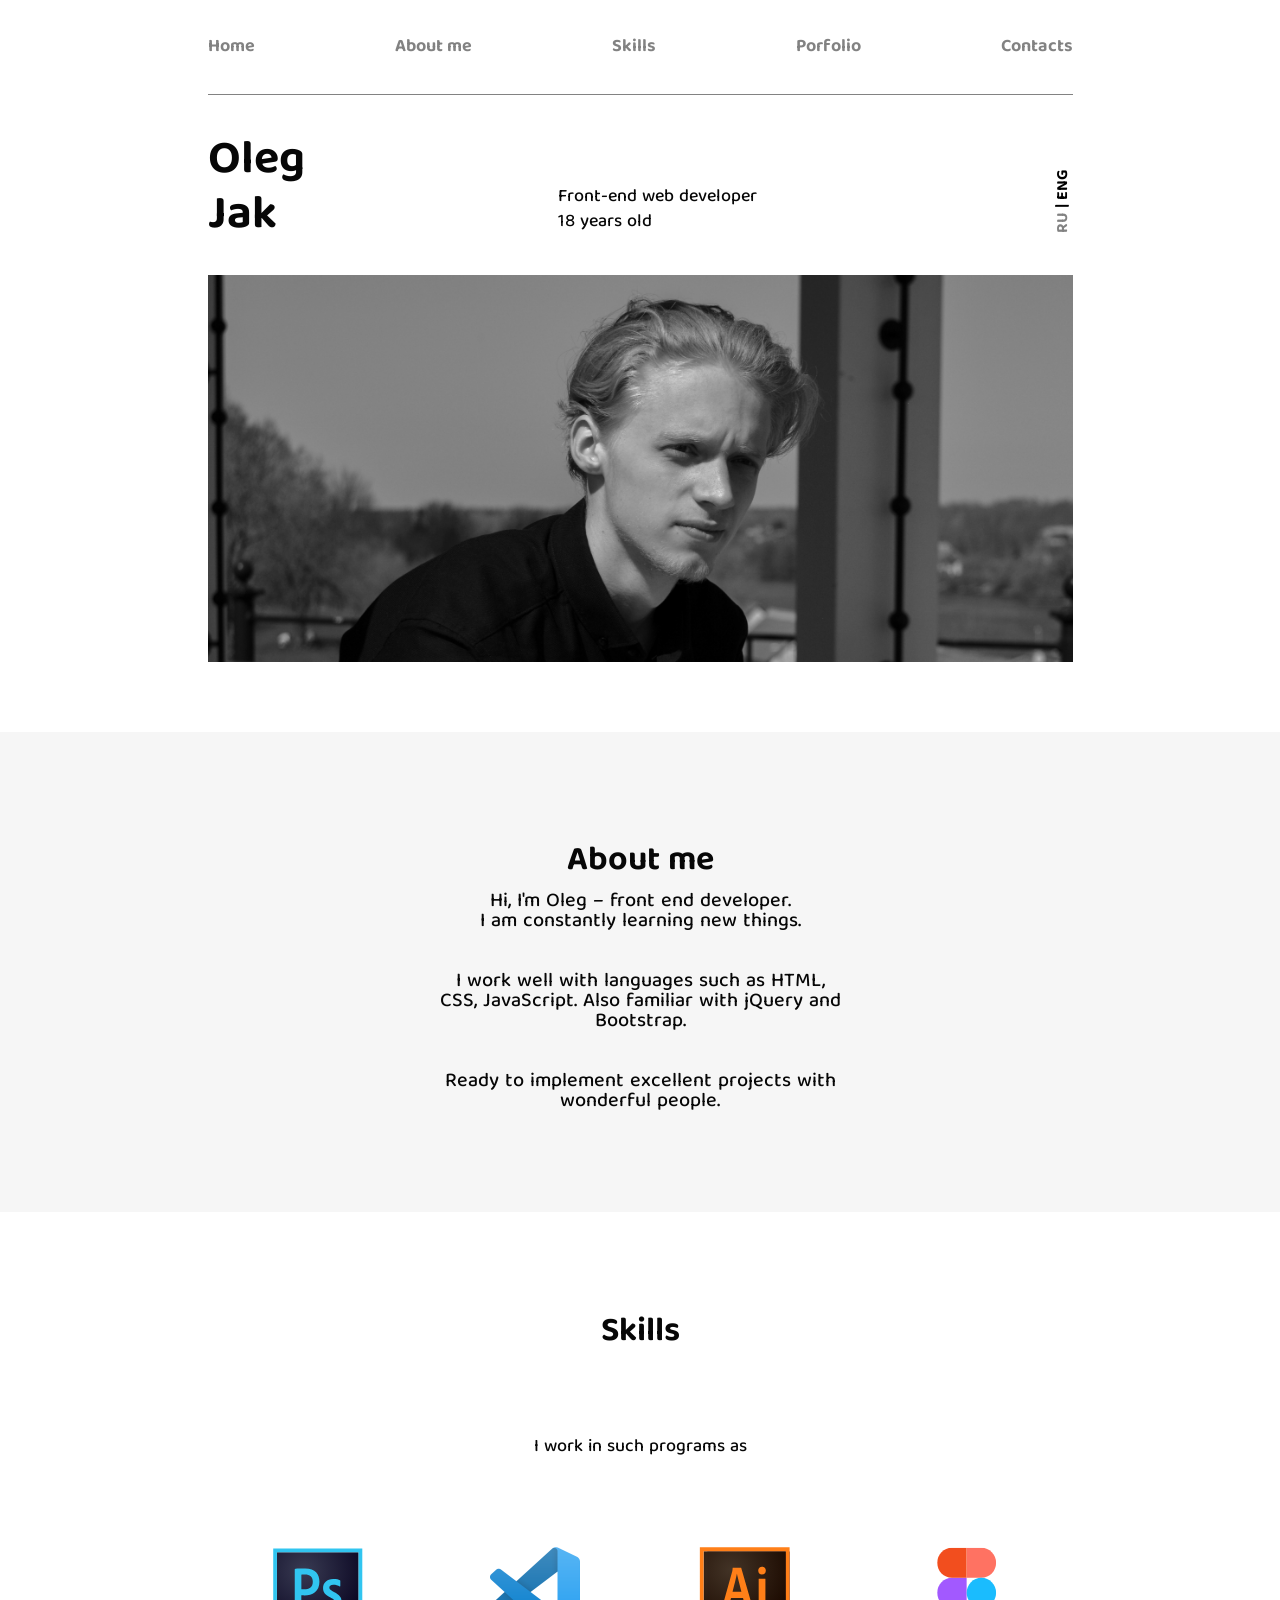
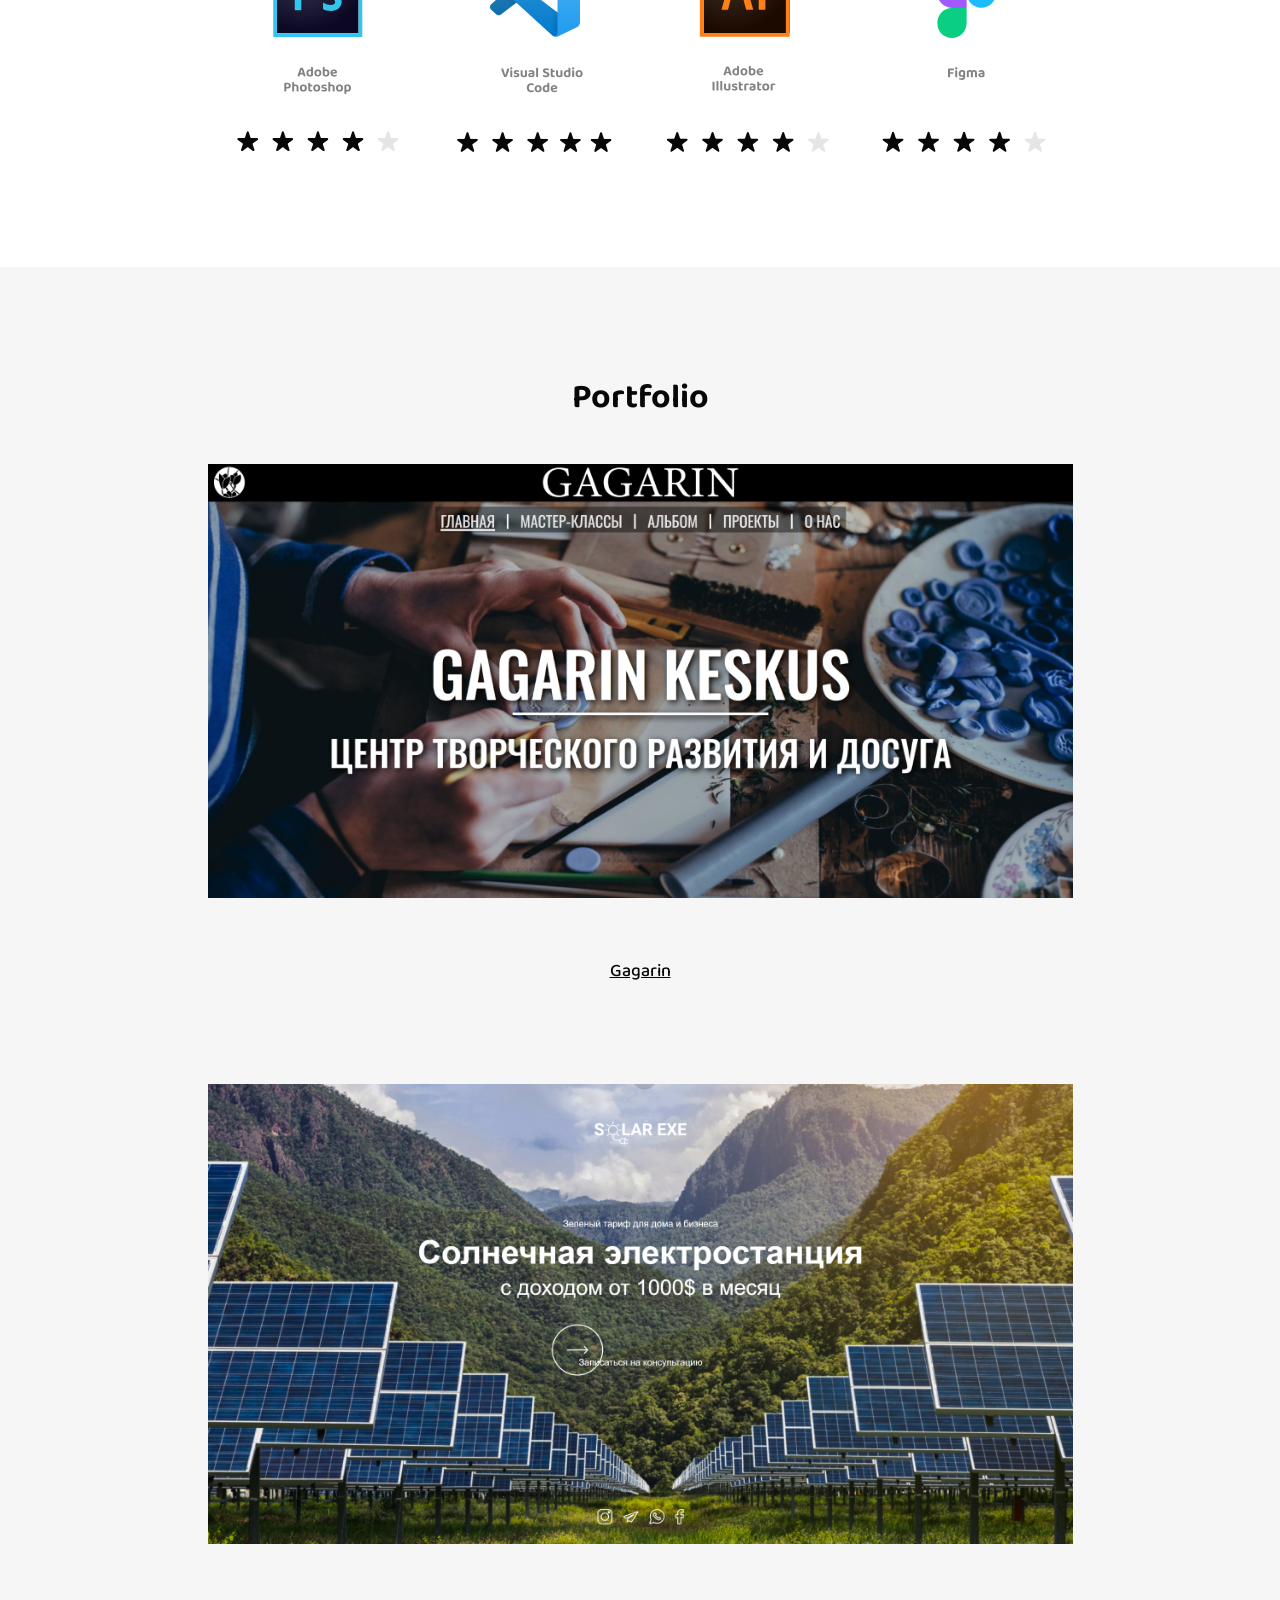
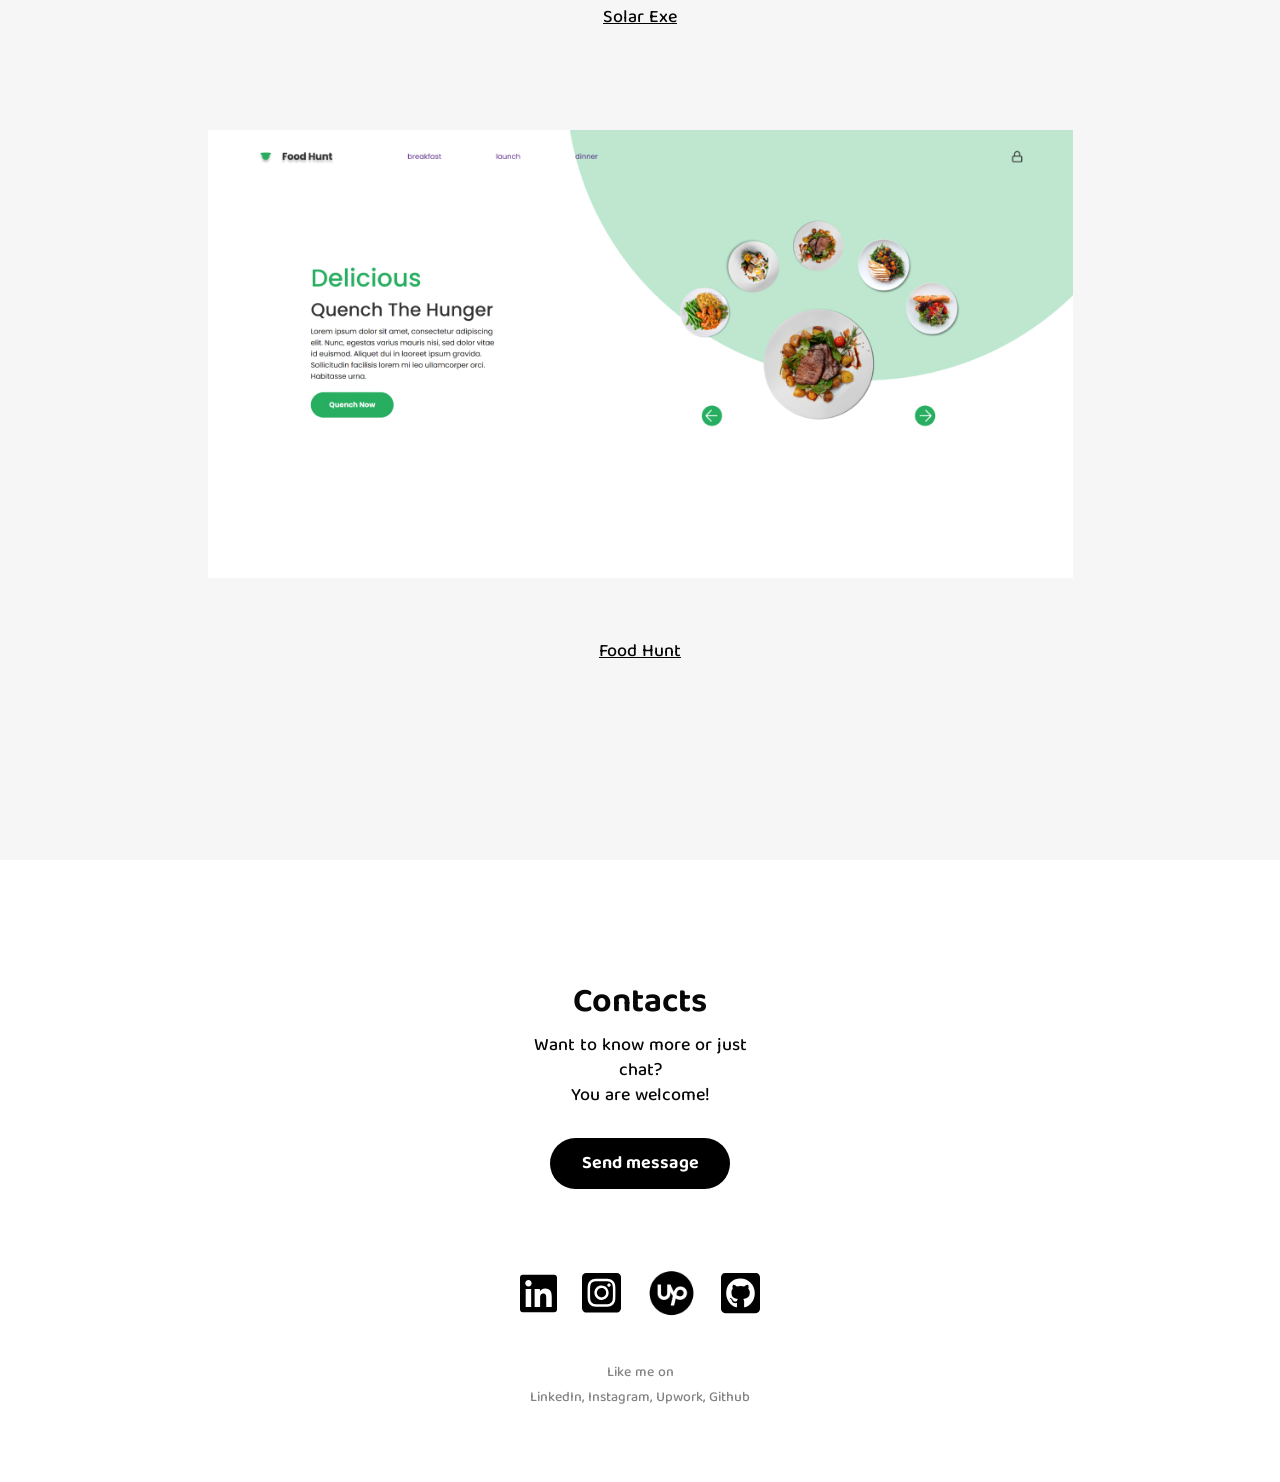
==== index.html @ 89266ccb "Add files via upload" ====
<!DOCTYPE html>
<html lang="en">
    <head>
        <meta charset="UTF-8">
        <meta http-equiv="X-UA-Compatible" content="IE=edge">
        <meta name="viewport" content="width=device-width, initial-scale=1.0">
        <title>Document</title>
        <link rel="stylesheet" href="css/reset.css">
        <link rel="stylesheet" href="css/style.css">
    </head>
    <body>

        <main>

            <div class="menu">
                <div class="menu__container">
                    <div class="menu__col__1">
                        <ul class="menu__list">
                            <li class="menu__list__item"><a href="" class="menu__list__link">Home</a></li>
                            <li class="menu__list__item"><a href="" class="menu__list__link">About me</a></li>
                            <li class="menu__list__item"><a href="" class="menu__list__link">Skills</a></li>
                            <li class="menu__list__item"><a href="" class="menu__list__link">Portfolio</a></li>
                            <li class="menu__list__item"><a href="" class="menu__list__link">Contacts</a></li>
                        </ul>
                        <img src="img/cross.svg" alt="cross" class="menu__cross">
                    </div>
                    <div class="menu__language__container">
                        <div class="menu__language"><span class="unActive">RU</span> | <span class="active">ENG</span></div>
                    </div>
                    
                </div>
            </div>

            <section class="section__1">
                <nav>
                    <ul class="nav__list">
                        <li class="nav__list__item"><a href="" class="nav__link">Home</a></li>
                        <li class="nav__list__item"><a href="" class="nav__link">About me</a></li>
                        <li class="nav__list__item"><a href="" class="nav__link">Skills</a></li>
                        <li class="nav__list__item"><a href="" class="nav__link">Porfolio</a></li>
                        <li class="nav__list__item"><a href="" class="nav__link">Contacts</a></li>
                    </ul>
                    <div class="nav__line"></div>
                </nav>


                <main>
                    <div class="section__1__container__2">
                        <div class="section__1__container">
                            <div class="section__1__contant__1">Oleg Jak</div>
                            <div class="section__1__contant__2">Front-end web developer <br>18 years old</div>
                            <div class="section__1__contant__3"><span class="unActive">RU</span> | <span class="active">ENG</span></div>
                        </div>
        
                        <div class="section__1__contant__menu"><img src="img/menu.svg" alt="Menu" class="menu__img"></div>
        
        
                    </div>
        
        
        
        
        
        
                    <div class="section__1__img__container"></div>
                </section>
    
            <section class="section__2">
                <div class="section__2__container">
                    <h2 class="section__2__h2">About me</h2>
                    <p class="section__2__p">Hi, I'm Oleg – front end developer. <br>
                        I am constantly learning new things.</p>
                    <p class="section__2__p">
                        I work well with languages such as HTML, CSS, JavaScript.
                        Also familiar with jQuery and Bootstrap.</p>
                    <p class="section__2__p">Ready to implement excellent projects
                        with wonderful people.</p>
                </div>
    
            </section>
    
            <section class="section__3">
                <div class="section__3__h2">Skills</div>
                <div class="section__3__p">I work in such programs as</div>
                <div class="section__3__container">
                    <div class="section__3__col__1">
                        <img src="img/Photoshop.svg" alt="" class="section__3__img">
                        <img src="img/vsCode.png" alt="" class="section__3__img" id="vsCode">
                    </div>
                    <div class="section__3__col__2">
                        <img src="img/illustrator.svg" alt="" class="section__3__img">
                        <img src="img/figma.svg" alt="" class="section__3__img">
                    </div>
                </div>
            </section>
    
            <section class="section__4">
                <div class="section__4__container">
                    <h2 class="section__4__h2">
                        Portfolio
                    </h2>
                    <div class="img__portfolio__container">
                        <img src="img/gagarin.jpg" alt="gagarin" class="section__4__img">
                        <a href="" class="section__4__link">Gagarin</a>
                    </div>
                    <div class="img__portfolio__container">
                        <img src="img/solarExe.jpg" alt="Solar Exe" class="section__4__img">
                        <a href="" class="section__4__link">Solar Exe</a>
                    </div>
                    <div class="img__portfolio__container">
                        <img src="img/foodHunt.jpg" alt="Food Hunt" class="section__4__img">
                        <a href="" class="section__4__link">Food Hunt</a>
                    </div>
                </div>
                
    
            </section>

        </main>

        <footer>
            <div class="footer__container">
                <div class="footer__h2">
                    Contacts
                </div>
                <div class="footer__p">Want to know more or just chat?<br> You are welcome!</div>
                <a href="mailto:yakimush.oleg@mail.ru" class="footer__link">Send message</a>
                <ul class="footer__list">
                    <li class="footer__list__item"><a href="" class="footer__img__link"><img src="img/linkedIn.svg" alt="Linked In" class="footer__img"></a></li>
                    <li class="footer__list__item"><a href="" class="footer__img__link"><img src="img/intagram.svg" alt="Instagram" class="footer__img"></a></li>
                    <li class="footer__list__item"><a href="" class="footer__img__link"><img src="img/upWork.svg" alt="Upwork" class="footer__img"></a></li>
                    <li class="footer__list__item"><a href="" class="footer__img__link"><img src="img/gitHub.svg" alt="Github" class="footer__img"></a></li>
                </ul>
                <p class="footer__p__light">Like me on<br>
                    LinkedIn, Instagram, Upwork, Github</p>
            </div>
        </footer>

        <script src="js/jquery-3.6.0.min.js"></script>
        <script src="js/myScript.js"></script>
    </body>
</html>
---- css/style.css ----
@font-face {
    font-family: "BalooTamma2";  
    src: url("../fonts/static/BalooTamma2-Regular.ttf") format("truetype"); 
    font-style: normal; 
    font-weight: 400;
}

@font-face {
    font-family: "BalooTamma2";  
    src: url("../fonts/static/BalooTamma2-Medium.ttf") format("truetype"); 
    font-style: normal; 
    font-weight: 500;
}

@font-face {
    font-family: "BalooTamma2";  
    src: url("../fonts/static/BalooTamma2-Bold.ttf") format("truetype"); 
    font-style: normal; 
    font-weight: 700;
}













































body{
    font-family: BalooTamma2;
}

main{
    overflow: hidden;
    position: relative;
}


.section__1{
    padding: 32px 40px 70px 40px;
    max-width: 945px;
    margin: auto;
}


.nav__list{
    display: flex;
    justify-content: space-between;
    font-weight: 700;
    font-size: 18px;
    line-height: 32px;
    color: #070707;
}

.nav__line{
    width: 100%;
    height: 1px;
    background-color: #828282;
    margin: 30px 0px 40px;
}

.nav__link{
    color: #828282;
}















































.section__1__container{
    display: flex;
    justify-content: space-between;
    align-items: flex-end;
}

.section__1__contant__1{
    font-weight: 700;
    font-size: 47px;
    line-height: 55px;
    color: #070707;
    max-width: 98px;
}

.section__1__contant__2{
    font-weight: 500;
    font-size: 18px;
    line-height: 25px;
    color: #070707;
    margin-bottom: 10px;
}

.section__1__contant__3{
    font-weight: 700;
    font-size: 16px;
    line-height: 28px;
    transform: rotate(-90deg);
    position: relative;
    bottom: 30px;
    right: -22px;
    color: #000;
    user-select: none;
}

.active{
    cursor: pointer;
}

.unActive{
    color: #828282;
    cursor: pointer;
}

.section__1__img__container{
    margin-top: 30px;
    width: 100%;
    height: 387px;
    max-width: 945px;
    background-image: url(../img/section__1__img__2.jpg);
    background-size: cover;
    background-position: 50% -50px;
    background-repeat: no-repeat;
}





.section__1__contant__menu{
    display: none;
}













































.menu__img{
    cursor: pointer;
}

.menu{
    position:fixed;
    background-color: #ffffff;
    width: 100%;
    height: 100%;
    top: 0;
    right: -100%;
    z-index: 100;
    overflow: auto;
}


.menu__container{
    padding: 66px 26px;
    overflow: auto;
}

.menu__col__1{
    display: flex;
    align-items: start;
    justify-content: space-between;
}

.menu__list__link{
    font-style: normal;
    font-weight: 700;
    font-size: 34px;
    color: #828282;
}

.menu__list__link:hover{
    color: #090909;
}

.menu__list__item{
    margin-top: 68px;
}


.menu__language{
    font-weight: 700;
    width: 140px;
    font-size: 34px;
    line-height: 60px;    
    transform: rotate(90deg);
    color: #000;
    user-select: none;
    margin-right: -50px;
}

.menu__language__container{
    display: flex;
    justify-content: end;
    margin-top: 150px;
}

.menu__cross{
    cursor: pointer;
}





























.section__2{
    padding: 100px 0px 60px 0px;
    background: #F6F6F6;
}

.section__2__container{
    max-width: 485px;
    margin: auto;
    text-align: center;
    padding: 0px 40px 0px;
}

.section__2__h2{
    font-weight: 700;
    font-size: 34px;
    line-height: 60px;
    color: #070707;
}

.section__2__p{
    font-weight: 500;
    font-size: 20px;
    line-height: 20px;
    color: #070707;
    margin-bottom: 40px;

}

.section__2__p:last-child{
    margin-top: 0px;
}









































.section__3{
    padding: 91px 0px 91px 0px;
    text-align: center;
    color: #070707
}

.section__3__h2{
    font-weight: 700;
    font-size: 34px;
    line-height: 60px;
}

.section__3__p{
    font-weight: 500;
    font-size: 18px;
    line-height: 32px;
    margin-top: 69px;
}


.section__3__container{
    display: flex;
    justify-content: space-between;
    max-width: 945px;
    margin: auto;
    margin-top: 83px;
    padding: 0px 40px 20px;
}

.section__3__col__1{
    display: flex;
    justify-content: space-around;
    width: 50%;
}

.section__3__col__2{
    display: flex;
    justify-content: space-around;
    width: 50%;
}

#vsCode{
    width: 159.65px;
}

.section__3__img{
    pointer-events: none;
}









































.section__4{
    background: #F6F6F6;
}

.section__4__container{
    max-width: 945px;
    padding: 103px 40px 96px;
    margin: auto;
    text-align: center;
}

.section__4__h2{
    font-weight: 700;
    font-size: 34px;
    line-height: 60px;
    color: #070707;
    margin-bottom: 34px;
}

.section__4__img{
    width: 100%;
    margin-bottom: 59px;
}

.img__portfolio__container{
    margin-bottom: 95px;
    text-align: center;
}

.section__4__link{
    font-weight: 500;
    font-size: 18px;
    line-height: 32px;
    text-decoration-line: underline;
    color: #070707;
}










































footer{
    height: 622px;
    padding: 114px 0px;
}

.footer__container{
    max-width: 321px;
    margin: auto;
    text-align: center;
    padding: 0px 40px;
}

.footer__h2{
    font-weight: 700;
    font-size: 34px;
    line-height: 60px;
    color: #070707
}

.footer__p{
    font-weight: 500;
    font-size: 18px;
    line-height: 25px;
    color: #070707;
}

.footer__link{
    font-style: normal;
    font-weight: 700;
    font-size: 18px;
    line-height: 32px;
    color: #FFFFFF;
    background-color: #000;
    display: flex;
    justify-content: center;
    align-items: center;
    width: 180px;
    margin: 29px auto;
    padding: 8px;
    padding-top: 11px;
    border-radius: 50px;
}


.footer__list{
    display: flex;
    justify-content: space-between;
    align-items: center;
    margin-top: 79px;
}

.footer__p__light{
    margin-top: 43px;
    font-weight: 500;
    font-size: 14px;
    line-height: 25px;
    color: #828282;
}









@media (max-width: 930px) {
    .section__3__container{
        flex-direction: column;
    }
    .section__3__col__1{
        margin: auto;
        justify-content: space-between;
        max-width: 400px;
        width: 100%;
    }
    .section__3__col__2{
        margin: 100px auto 0px;
        justify-content: space-between;
        max-width: 400px;
        width: 100%;
    }
}











@media (max-width: 900px) {
    .section__1__img__container{
        background-position: 50% -30px;
    }
}











@media (max-width: 800px) {
    .section__1__img__container{
        background-position: 50% -10px;
    }
}




@media (max-width: 600px) {
    .nav__list{
        display: none;
    }
    .nav__line{
        display: none;
    }
    .section__1__contant__3{
        display: none;
    }
    .section__1__container{
        flex-direction: column;
        align-items: start;
    }
    .section__1__img__container{
        margin-top: 30px;
    }
    .section__1{
        padding: 65px 40px 70px 40px;
    }
    .section__1__container__2{
        display: flex;
        justify-content: space-between;
    }
    .section__1__contant__menu{
        display: block;
    }
}








@media (max-width: 500px) {
    .section__3__col__1{
        flex-direction: column;
    }
    .section__3__col__2{
        flex-direction: column;
        margin-top: 0;
    }
    .section__3__img{
        width: 230px;
        margin: 0px auto 100px;
    }
    #vsCode{
        width: 230px;
    }
}














@media (max-width: 455px) {
    .section__1__img__container{
        background-position: 50% 0px;
    }
}


@media (max-width: 330px) {
    .section__3__img{
        width: 170px;
    }
    #vsCode{
        width: 170px;
    }

}
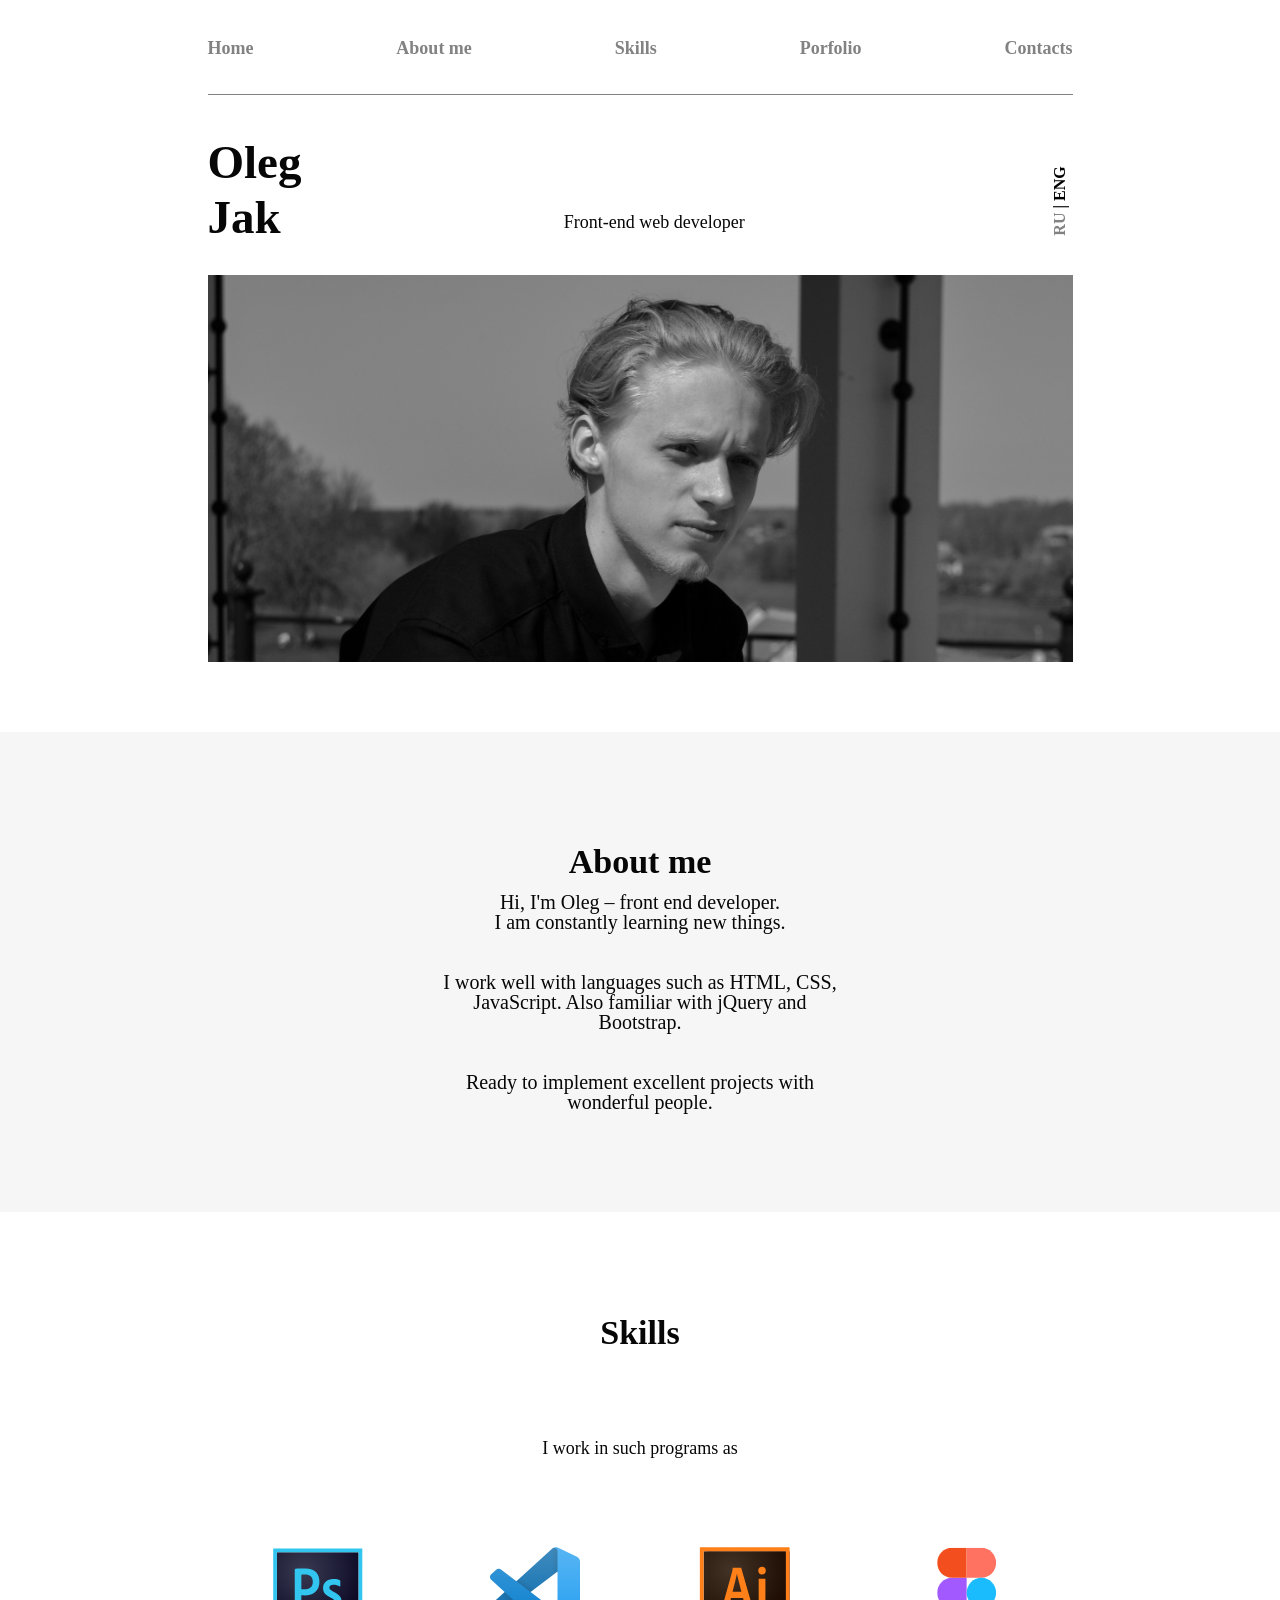
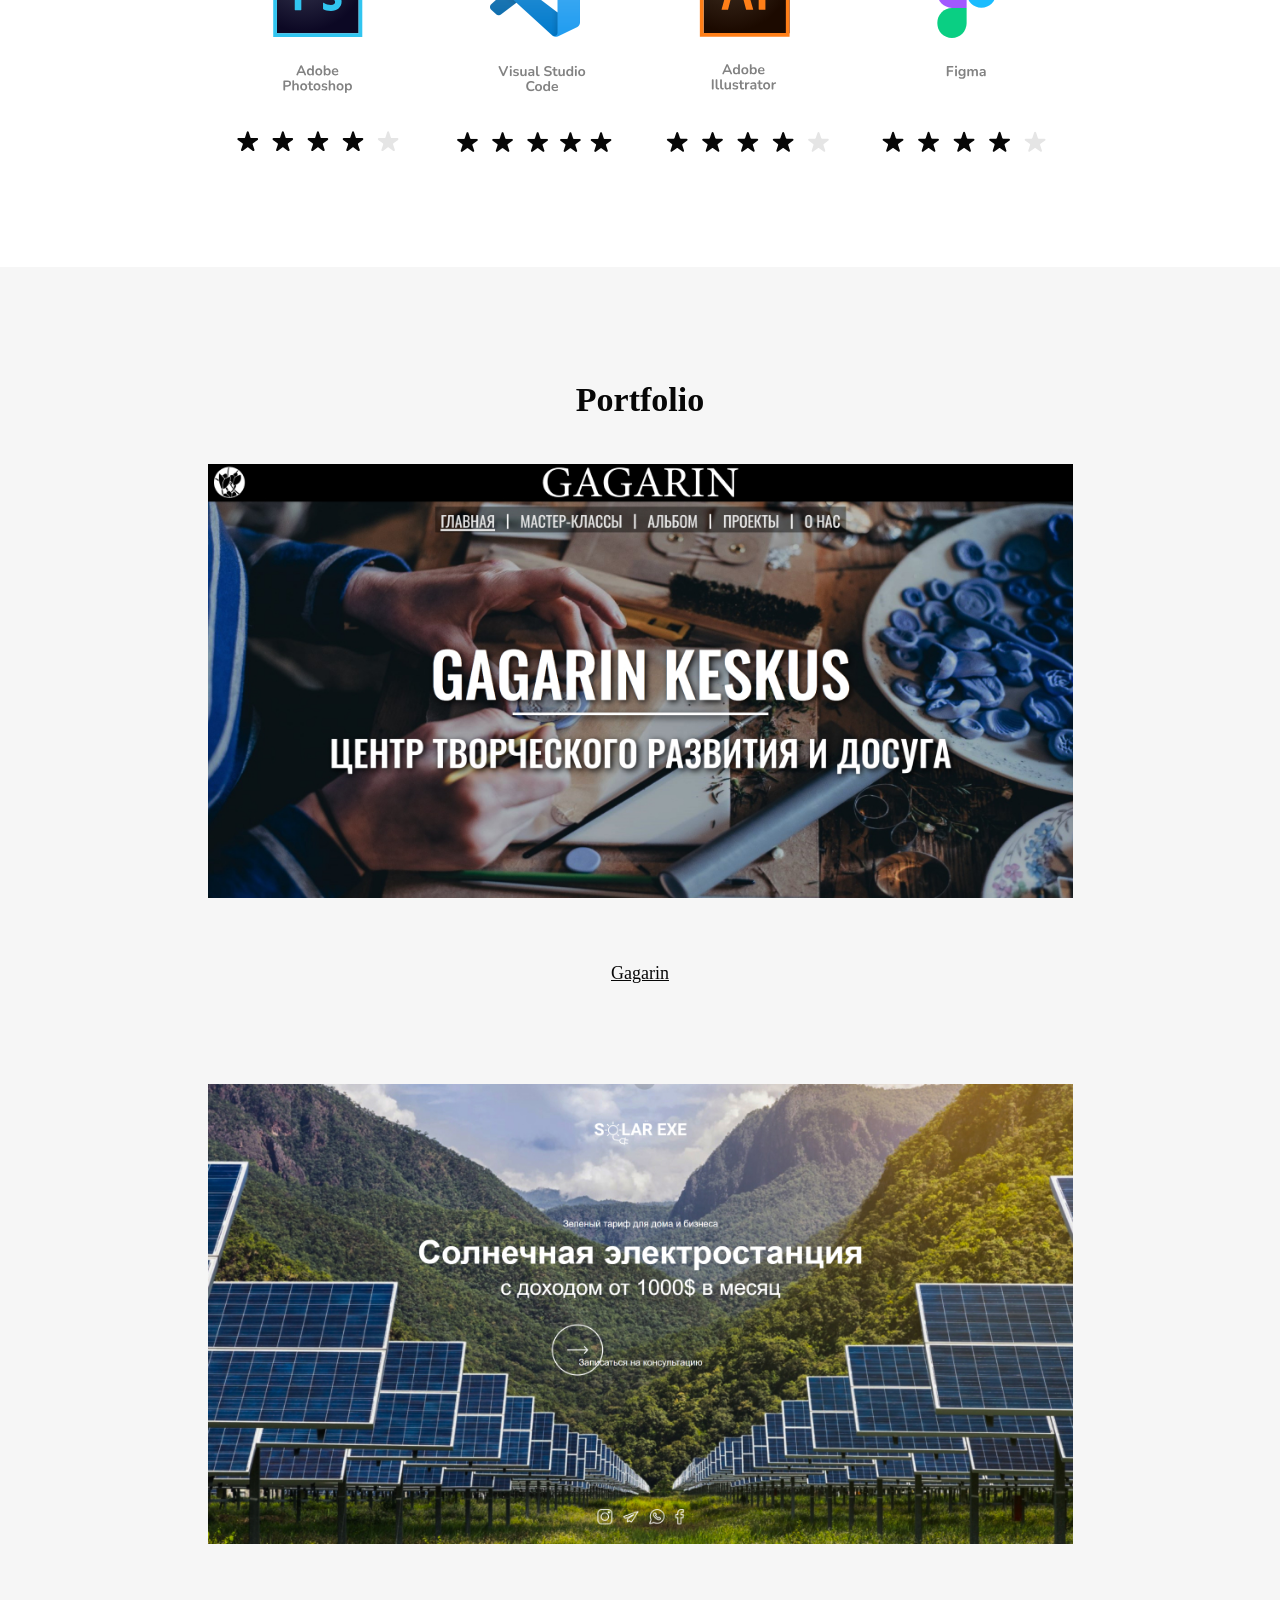
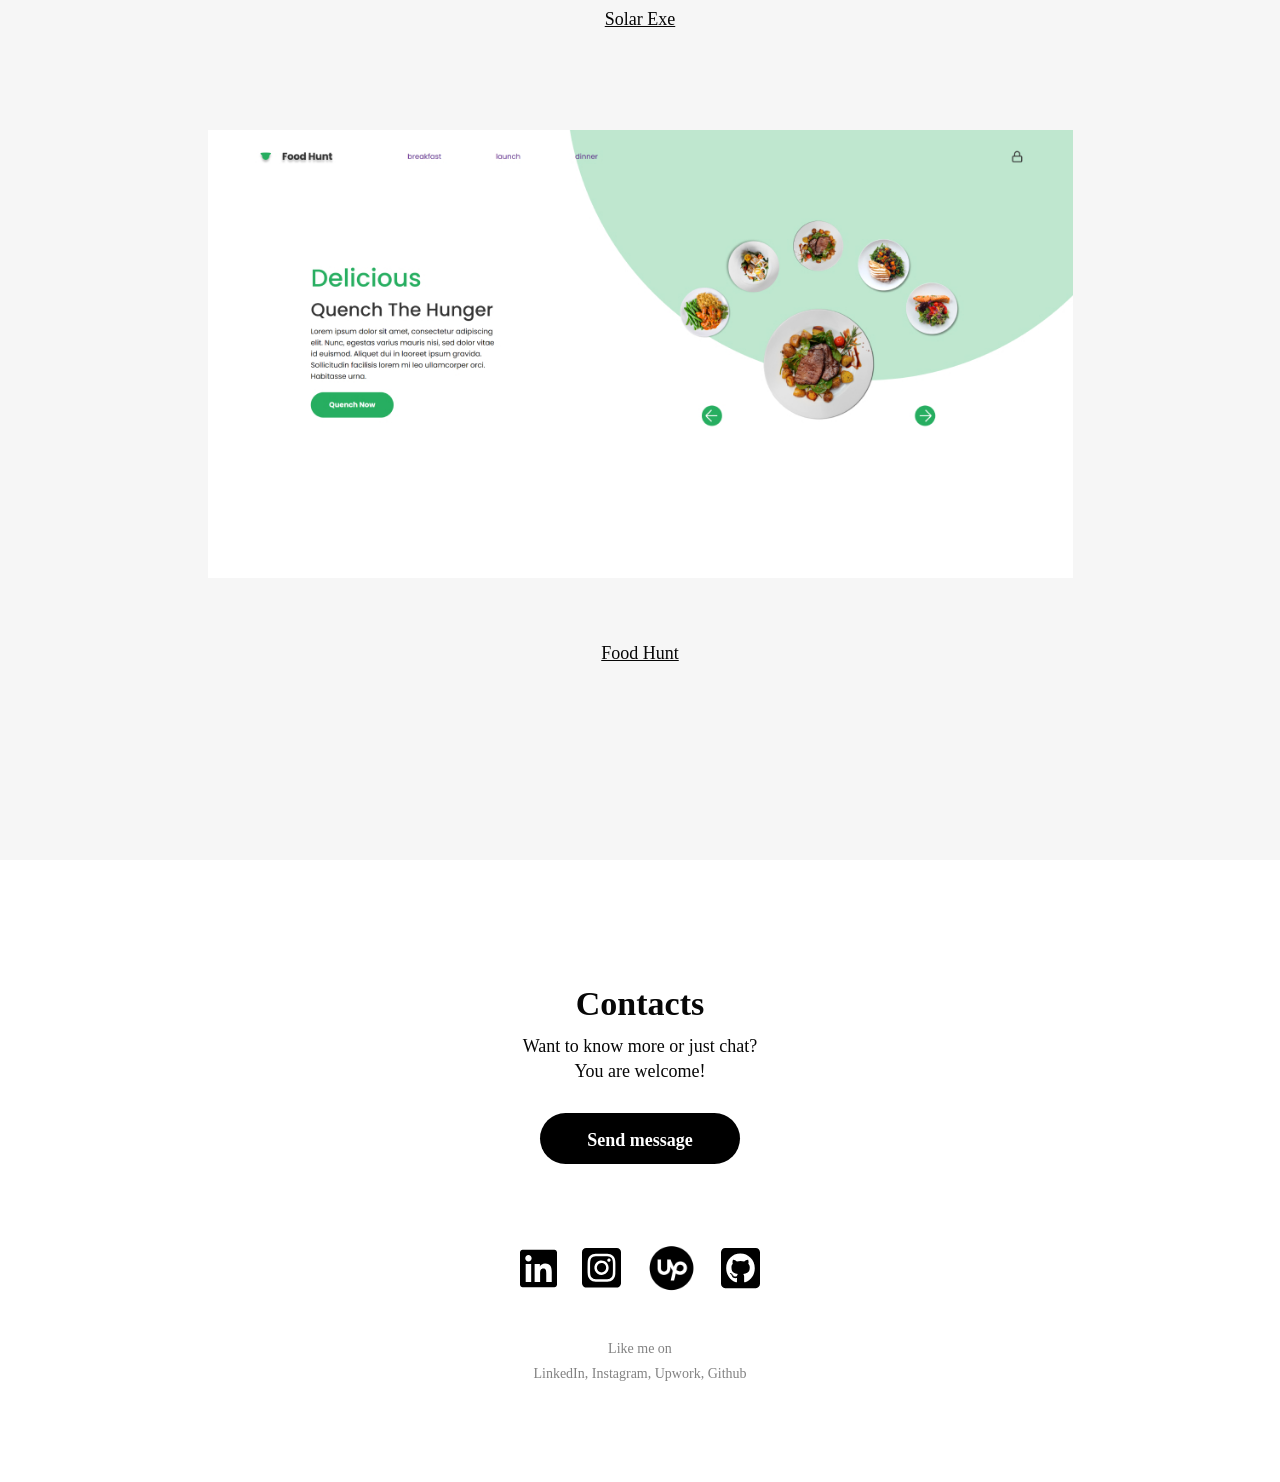
==== commit 8da71079: "Add files via upload" ====
--- a/index.html
+++ b/index.html
@@ -4,7 +4,7 @@
         <meta charset="UTF-8">
         <meta http-equiv="X-UA-Compatible" content="IE=edge">
         <meta name="viewport" content="width=device-width, initial-scale=1.0">
-        <title>Document</title>
+        <title>Oleg Jak</title>
         <link rel="stylesheet" href="css/reset.css">
         <link rel="stylesheet" href="css/style.css">
     </head>
@@ -16,40 +16,42 @@
                 <div class="menu__container">
                     <div class="menu__col__1">
                         <ul class="menu__list">
-                            <li class="menu__list__item"><a href="" class="menu__list__link">Home</a></li>
-                            <li class="menu__list__item"><a href="" class="menu__list__link">About me</a></li>
-                            <li class="menu__list__item"><a href="" class="menu__list__link">Skills</a></li>
-                            <li class="menu__list__item"><a href="" class="menu__list__link">Portfolio</a></li>
-                            <li class="menu__list__item"><a href="" class="menu__list__link">Contacts</a></li>
+                            <li class="menu__list__item"><a href="#home" class="menu__list__link">Home</a></li>
+                            <li class="menu__list__item"><a href="#aboutMe" class="menu__list__link">About me</a></li>
+                            <li class="menu__list__item"><a href="#skills" class="menu__list__link">Skills</a></li>
+                            <li class="menu__list__item"><a href="#portfolio" class="menu__list__link">Portfolio</a></li>
+                            <li class="menu__list__item"><a href="#contacts" class="menu__list__link">Contacts</a></li>
                         </ul>
                         <img src="img/cross.svg" alt="cross" class="menu__cross">
                     </div>
                     <div class="menu__language__container">
-                        <div class="menu__language"><span class="unActive">RU</span> | <span class="active">ENG</span></div>
+                        <div class="menu__language"><span class="unActive ru">RU</span> | <span class="active eng">ENG</span></div>
                     </div>
                     
                 </div>
             </div>
 
-            <section class="section__1">
+
+
+            <section class="section__1" id="home">
                 <nav>
                     <ul class="nav__list">
-                        <li class="nav__list__item"><a href="" class="nav__link">Home</a></li>
-                        <li class="nav__list__item"><a href="" class="nav__link">About me</a></li>
-                        <li class="nav__list__item"><a href="" class="nav__link">Skills</a></li>
-                        <li class="nav__list__item"><a href="" class="nav__link">Porfolio</a></li>
-                        <li class="nav__list__item"><a href="" class="nav__link">Contacts</a></li>
+                        <li class="nav__list__item"><a href="#home" class="nav__link">Home</a></li>
+                        <li class="nav__list__item"><a href="#aboutMe" class="nav__link">About me</a></li>
+                        <li class="nav__list__item"><a href="#skills" class="nav__link">Skills</a></li>
+                        <li class="nav__list__item"><a href="#portfolio" class="nav__link">Porfolio</a></li>
+                        <li class="nav__list__item"><a href="#contacts" class="nav__link">Contacts</a></li>
                     </ul>
                     <div class="nav__line"></div>
                 </nav>
 
 
-                <main>
+
                     <div class="section__1__container__2">
                         <div class="section__1__container">
                             <div class="section__1__contant__1">Oleg Jak</div>
-                            <div class="section__1__contant__2">Front-end web developer <br>18 years old</div>
-                            <div class="section__1__contant__3"><span class="unActive">RU</span> | <span class="active">ENG</span></div>
+                            <div class="section__1__contant__2">Front-end web developer</div>
+                            <div class="section__1__contant__3"><span class="unActive ru">RU</span> | <span class="active eng">ENG</span></div>
                         </div>
         
                         <div class="section__1__contant__menu"><img src="img/menu.svg" alt="Menu" class="menu__img"></div>
@@ -64,8 +66,10 @@
         
                     <div class="section__1__img__container"></div>
                 </section>
+
+
     
-            <section class="section__2">
+            <section class="section__2" id="aboutMe">
                 <div class="section__2__container">
                     <h2 class="section__2__h2">About me</h2>
                     <p class="section__2__p">Hi, I'm Oleg – front end developer. <br>
@@ -79,7 +83,7 @@
     
             </section>
     
-            <section class="section__3">
+            <section class="section__3" id="skills">
                 <div class="section__3__h2">Skills</div>
                 <div class="section__3__p">I work in such programs as</div>
                 <div class="section__3__container">
@@ -94,22 +98,22 @@
                 </div>
             </section>
     
-            <section class="section__4">
+            <section class="section__4" id="portfolio">
                 <div class="section__4__container">
                     <h2 class="section__4__h2">
                         Portfolio
                     </h2>
                     <div class="img__portfolio__container">
                         <img src="img/gagarin.jpg" alt="gagarin" class="section__4__img">
-                        <a href="" class="section__4__link">Gagarin</a>
+                        <a href="https://olegjak.github.io/Gagarin-MTU/" target=»_blank» class="section__4__link">Gagarin</a>
                     </div>
                     <div class="img__portfolio__container">
                         <img src="img/solarExe.jpg" alt="Solar Exe" class="section__4__img">
-                        <a href="" class="section__4__link">Solar Exe</a>
+                        <a href="https://olegjak.github.io/SOLAR-EXE/" target=»_blank» class="section__4__link">Solar Exe</a>
                     </div>
                     <div class="img__portfolio__container">
                         <img src="img/foodHunt.jpg" alt="Food Hunt" class="section__4__img">
-                        <a href="" class="section__4__link">Food Hunt</a>
+                        <a href="https://olegjak.github.io/Food-hunt/" target=»_blank» class="section__4__link">Food Hunt</a>
                     </div>
                 </div>
                 
@@ -118,7 +122,7 @@
 
         </main>
 
-        <footer>
+        <footer id="contacts">
             <div class="footer__container">
                 <div class="footer__h2">
                     Contacts
@@ -126,10 +130,10 @@
                 <div class="footer__p">Want to know more or just chat?<br> You are welcome!</div>
                 <a href="mailto:yakimush.oleg@mail.ru" class="footer__link">Send message</a>
                 <ul class="footer__list">
-                    <li class="footer__list__item"><a href="" class="footer__img__link"><img src="img/linkedIn.svg" alt="Linked In" class="footer__img"></a></li>
-                    <li class="footer__list__item"><a href="" class="footer__img__link"><img src="img/intagram.svg" alt="Instagram" class="footer__img"></a></li>
-                    <li class="footer__list__item"><a href="" class="footer__img__link"><img src="img/upWork.svg" alt="Upwork" class="footer__img"></a></li>
-                    <li class="footer__list__item"><a href="" class="footer__img__link"><img src="img/gitHub.svg" alt="Github" class="footer__img"></a></li>
+                    <li class="footer__list__item"><a href="https://www.linkedin.com/in/oleg-jakimush-57697b238/" class="footer__img__link"><img src="img/linkedIn.svg" alt="Linked In" class="footer__img"></a></li>
+                    <li class="footer__list__item"><a href="https://www.instagram.com/oleg_jak/?hl=ru" class="footer__img__link"><img src="img/intagram.svg" alt="Instagram" class="footer__img"></a></li>
+                    <li class="footer__list__item"><a href="https://www.upwork.com/freelancers/~0145f056b6f52b3163" class="footer__img__link"><img src="img/upWork.svg" alt="Upwork" class="footer__img"></a></li>
+                    <li class="footer__list__item"><a href="https://github.com/OlegJak" class="footer__img__link"><img src="img/gitHub.svg" alt="Github" class="footer__img"></a></li>
                 </ul>
                 <p class="footer__p__light">Like me on<br>
                     LinkedIn, Instagram, Upwork, Github</p>
--- a/css/style.css
+++ b/css/style.css
@@ -1,20 +1,22 @@
+@import url('https://fonts.googleapis.com/css2?family=Nunito:wght@400;500;700&family=Raleway:wght@400;500;700&display=swap');
+
 @font-face {
-    font-family: "BalooTamma2";  
-    src: url("../fonts/static/BalooTamma2-Regular.ttf") format("truetype"); 
+    font-family: "Nunito";  
+    src: url("../fonts/static/Nunito-Regular.ttf") format("truetype"); 
     font-style: normal; 
     font-weight: 400;
 }
 
 @font-face {
-    font-family: "BalooTamma2";  
-    src: url("../fonts/static/BalooTamma2-Medium.ttf") format("truetype"); 
+    font-family: "Nunito";  
+    src: url("../fonts/static/Nunito-Medium.ttf") format("truetype"); 
     font-style: normal; 
     font-weight: 500;
 }
 
 @font-face {
-    font-family: "BalooTamma2";  
-    src: url("../fonts/static/BalooTamma2-Bold.ttf") format("truetype"); 
+    font-family: "Nunito";  
+    src: url("../fonts/static/Nunito-Bold.ttf") format("truetype"); 
     font-style: normal; 
     font-weight: 700;
 }
@@ -64,7 +66,7 @@
 
 
 body{
-    font-family: BalooTamma2;
+    font-family: Nunito;
 }
 
 main{
@@ -100,6 +102,9 @@
     color: #828282;
 }
 
+.nav__link:hover{
+    color: #070707;
+}
 
 
 
@@ -297,7 +302,7 @@
 
 .menu__language{
     font-weight: 700;
-    width: 140px;
+    width: 150px;
     font-size: 34px;
     line-height: 60px;    
     transform: rotate(90deg);
@@ -619,12 +624,24 @@
     display: flex;
     justify-content: center;
     align-items: center;
-    width: 180px;
     margin: 29px auto;
-    padding: 8px;
+    padding: 8px 0px;
     padding-top: 11px;
     border-radius: 50px;
-}
+    white-space: nowrap;
+    width: 200px;
+    transition: all 0.2s;
+    transform: scale(1);
+}
+
+.footer__link:hover{
+    transform: scale(0.96);
+}
+
+.footer__link:active{
+    transform: scale(1);
+}
+
 
 
 .footer__list{
@@ -646,10 +663,6 @@
 
 
 
-
-
-
-
 @media (max-width: 930px) {
     .section__3__container{
         flex-direction: column;
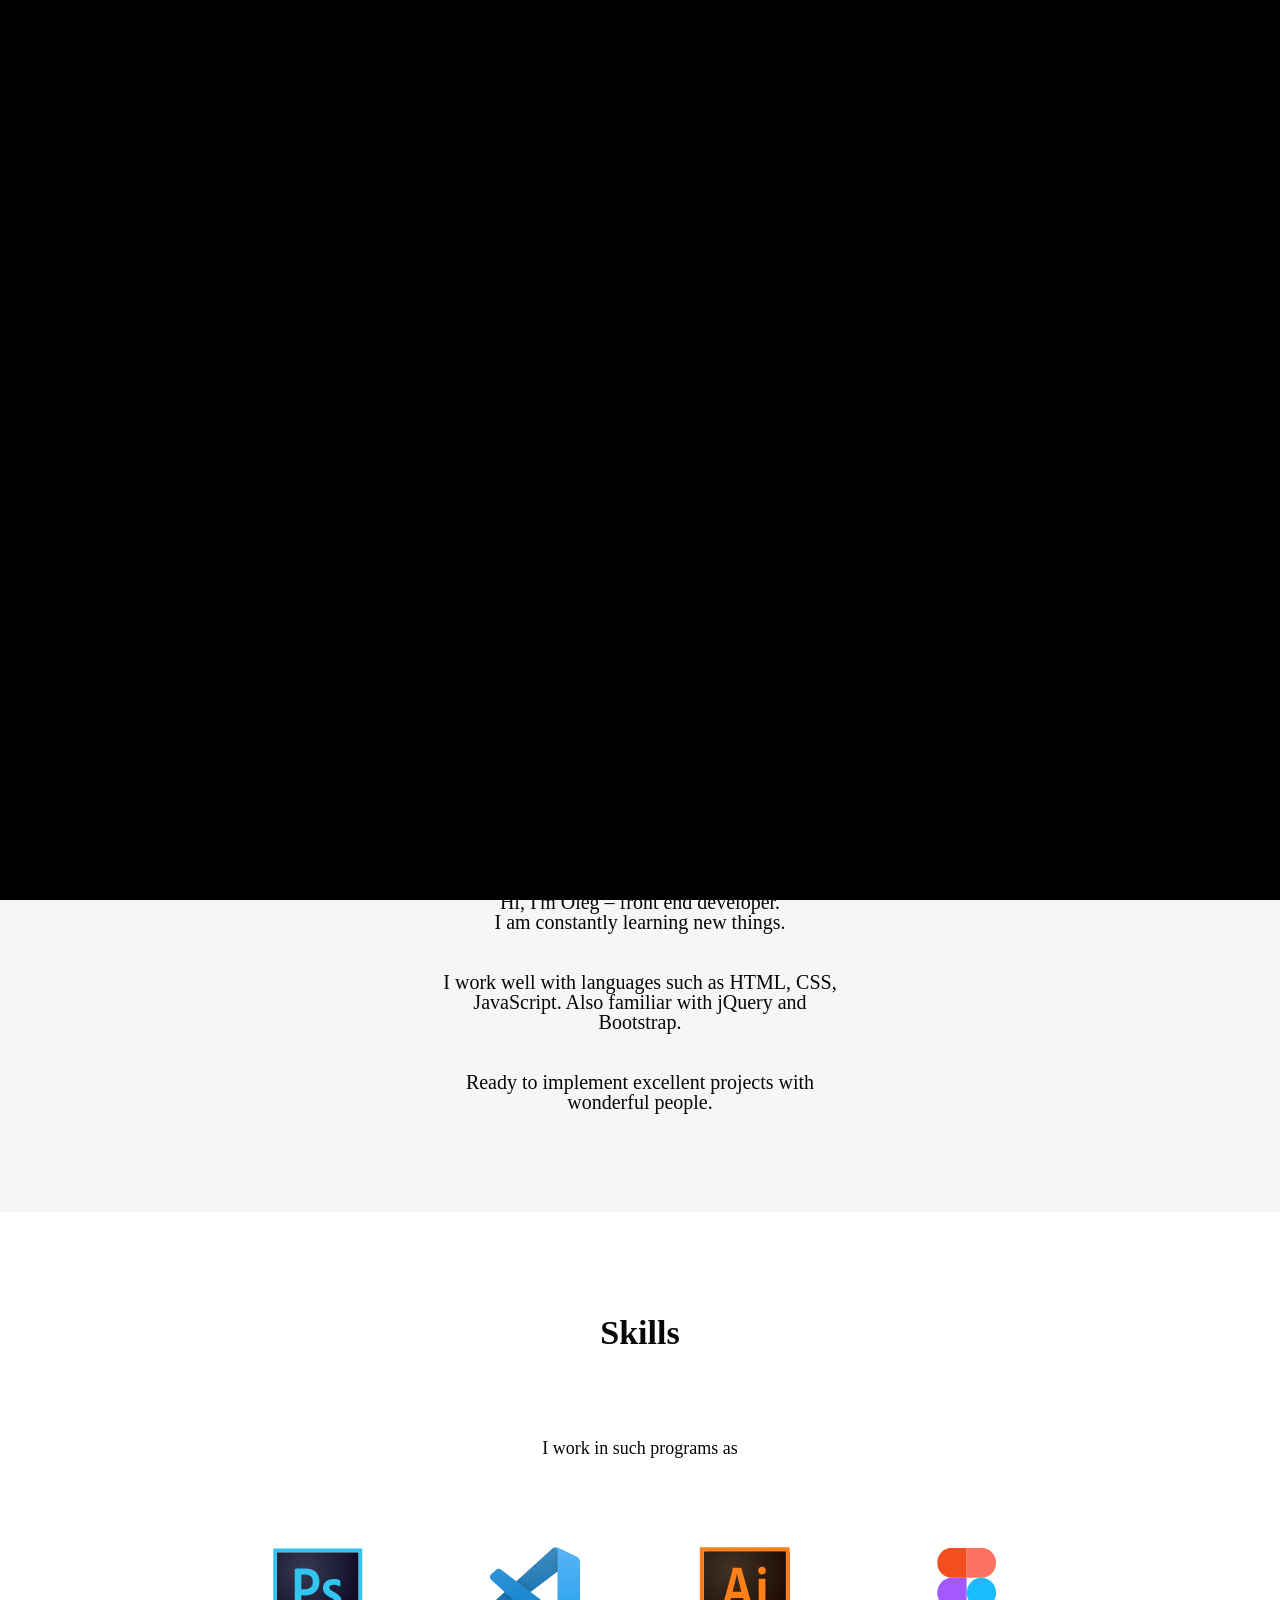
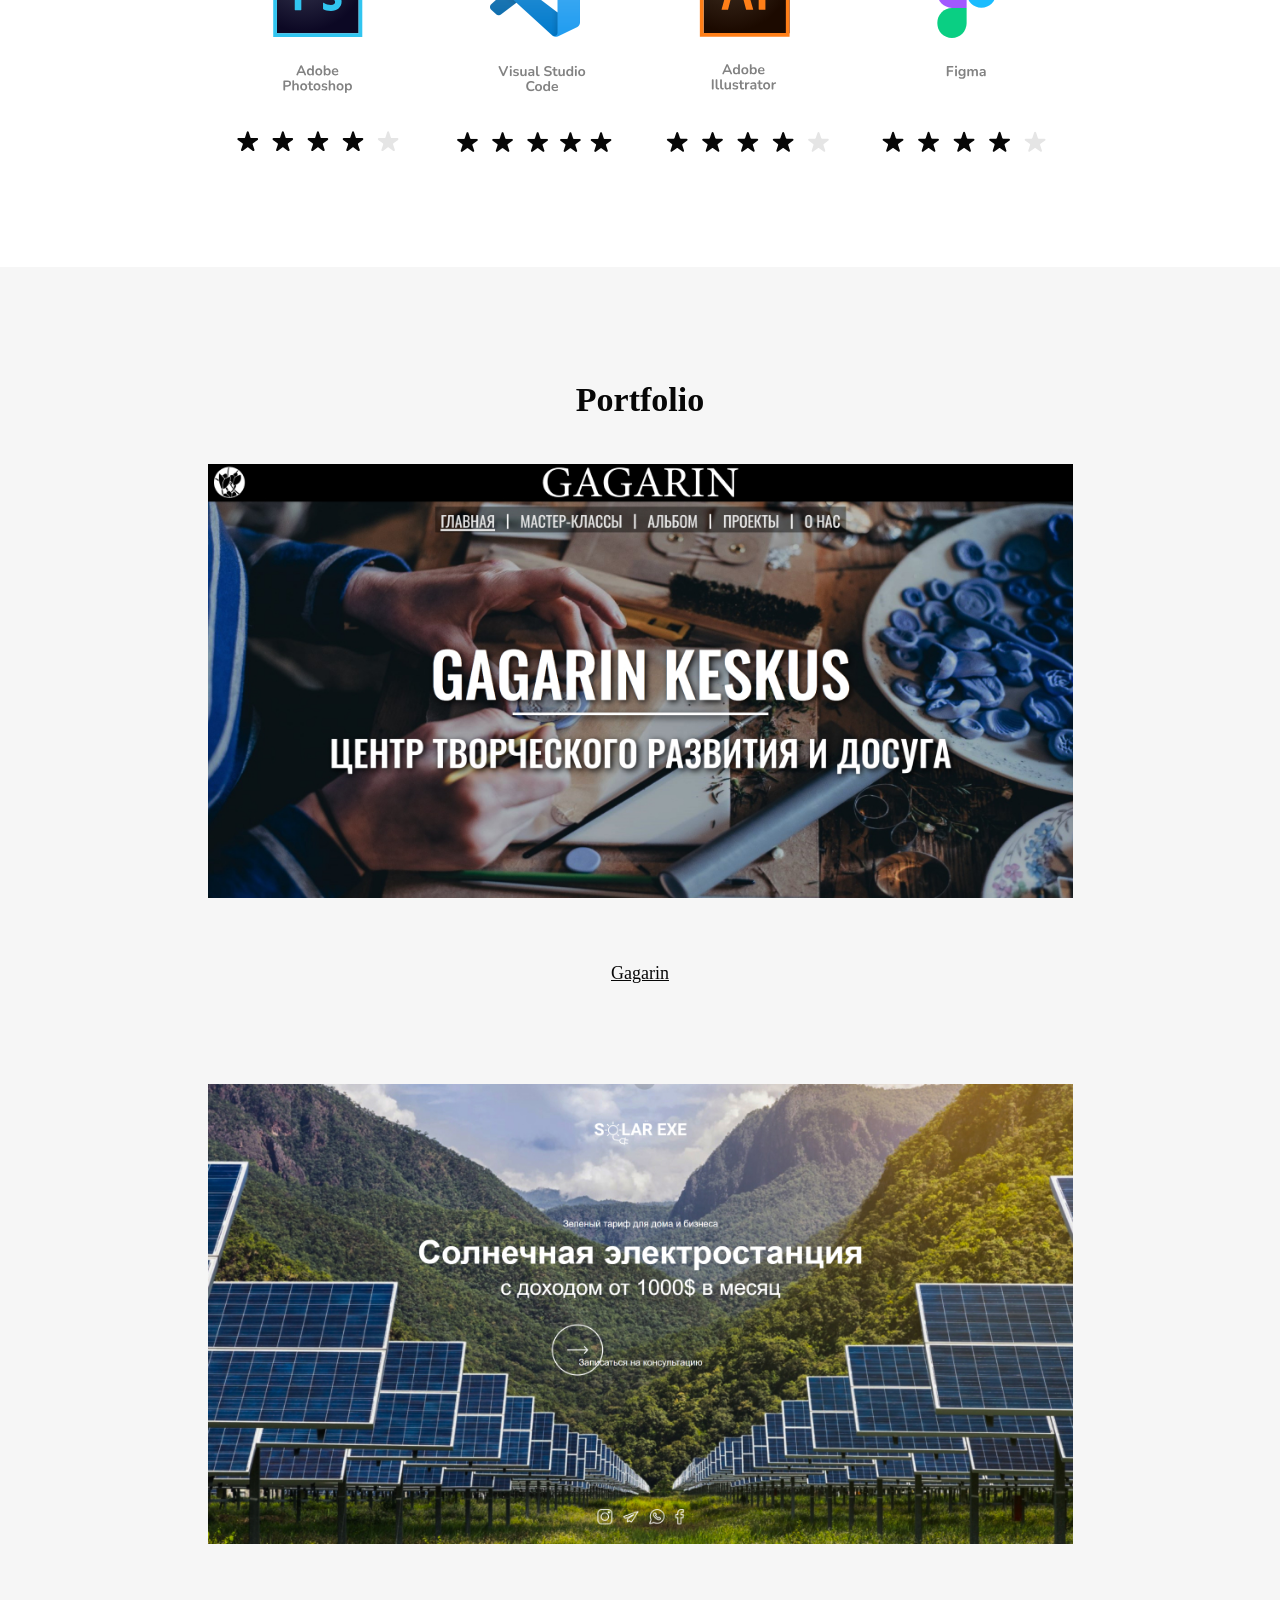
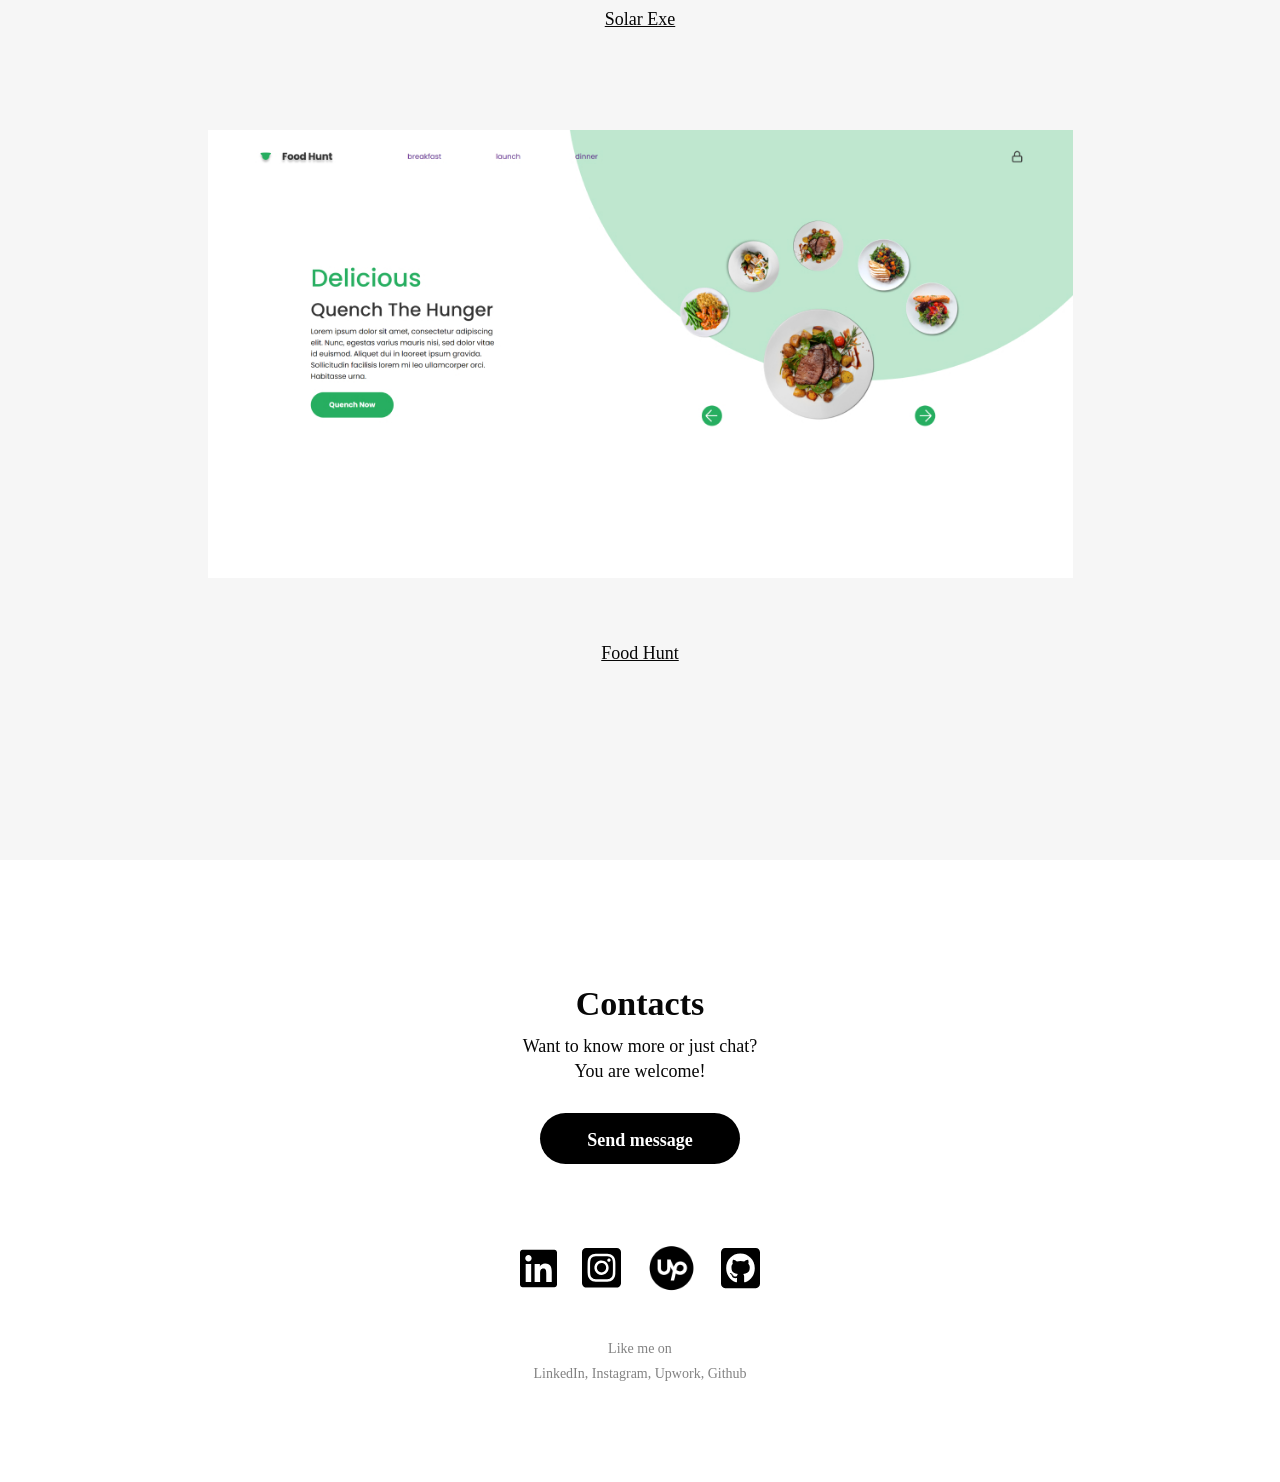
==== commit e43c486a: "Add files via upload" ====
--- a/index.html
+++ b/index.html
@@ -9,6 +9,8 @@
         <link rel="stylesheet" href="css/style.css">
     </head>
     <body>
+
+        <div id="hellopreloader"><div id="hellopreloader_preload"></div></div>
 
         <main>
 
@@ -104,15 +106,15 @@
                         Portfolio
                     </h2>
                     <div class="img__portfolio__container">
-                        <img src="img/gagarin.jpg" alt="gagarin" class="section__4__img">
+                        <a href="https://olegjak.github.io/Gagarin-MTU/" target=»_blank» class="section__4__link"><img src="img/gagarin.jpg" alt="gagarin" class="section__4__img"></a>
                         <a href="https://olegjak.github.io/Gagarin-MTU/" target=»_blank» class="section__4__link">Gagarin</a>
                     </div>
                     <div class="img__portfolio__container">
-                        <img src="img/solarExe.jpg" alt="Solar Exe" class="section__4__img">
+                        <a href="https://olegjak.github.io/SOLAR-EXE/" target=»_blank» class="section__4__link"><img src="img/solarExe.jpg" alt="Solar Exe" class="section__4__img"></a>
                         <a href="https://olegjak.github.io/SOLAR-EXE/" target=»_blank» class="section__4__link">Solar Exe</a>
                     </div>
                     <div class="img__portfolio__container">
-                        <img src="img/foodHunt.jpg" alt="Food Hunt" class="section__4__img">
+                        <a href="https://olegjak.github.io/Food-hunt/" target=»_blank» class="section__4__link"><img src="img/foodHunt.jpg" alt="Food Hunt" class="section__4__img"></a>
                         <a href="https://olegjak.github.io/Food-hunt/" target=»_blank» class="section__4__link">Food Hunt</a>
                     </div>
                 </div>
--- a/css/style.css
+++ b/css/style.css
@@ -26,7 +26,16 @@
 
 
 
-
+#hellopreloader_preload{display: block;
+    position: fixed;
+    z-index: 99999;
+    top: 0;
+    left: 0;
+    width: 100%;
+    height: 100%;
+    min-width: 1000px;
+    background: #000000 url(http://hello-site.ru//main/images/preloads/oval.svg) center center no-repeat;background-size:73px;
+}
 
 
 
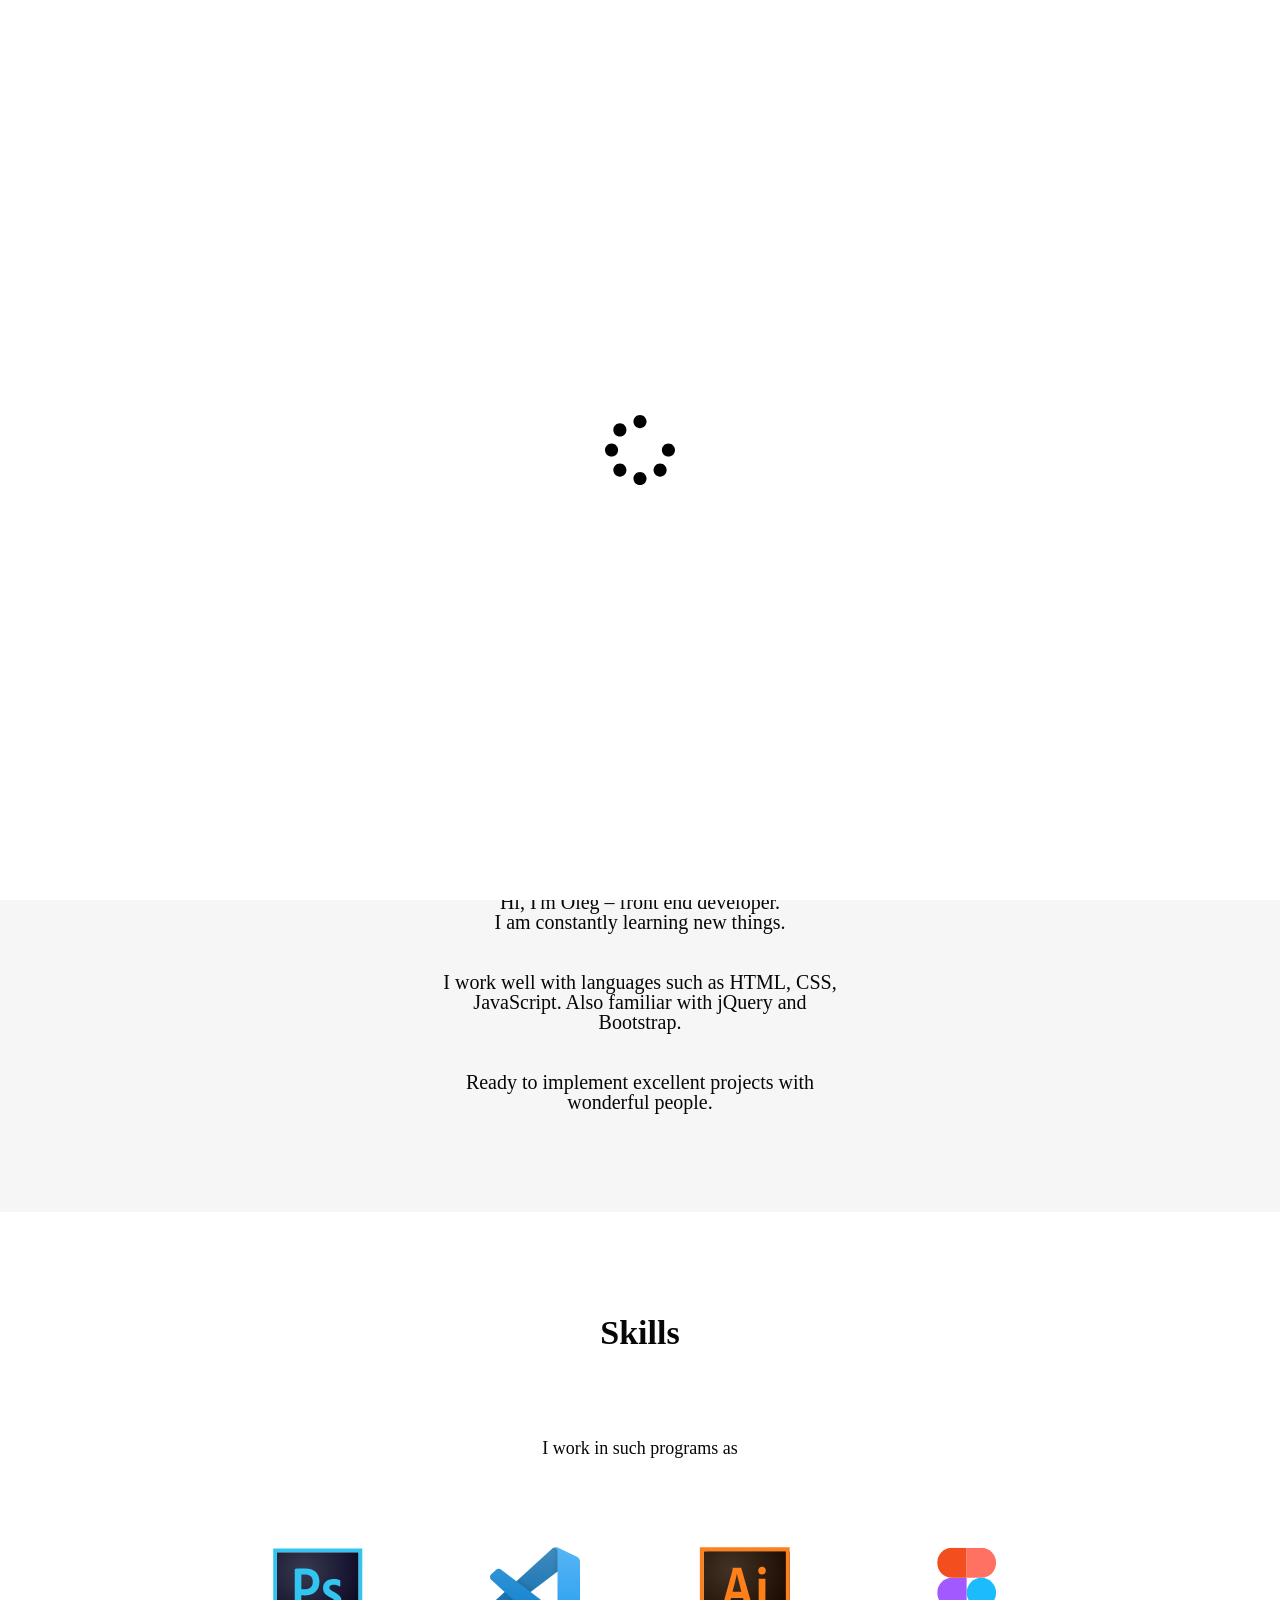
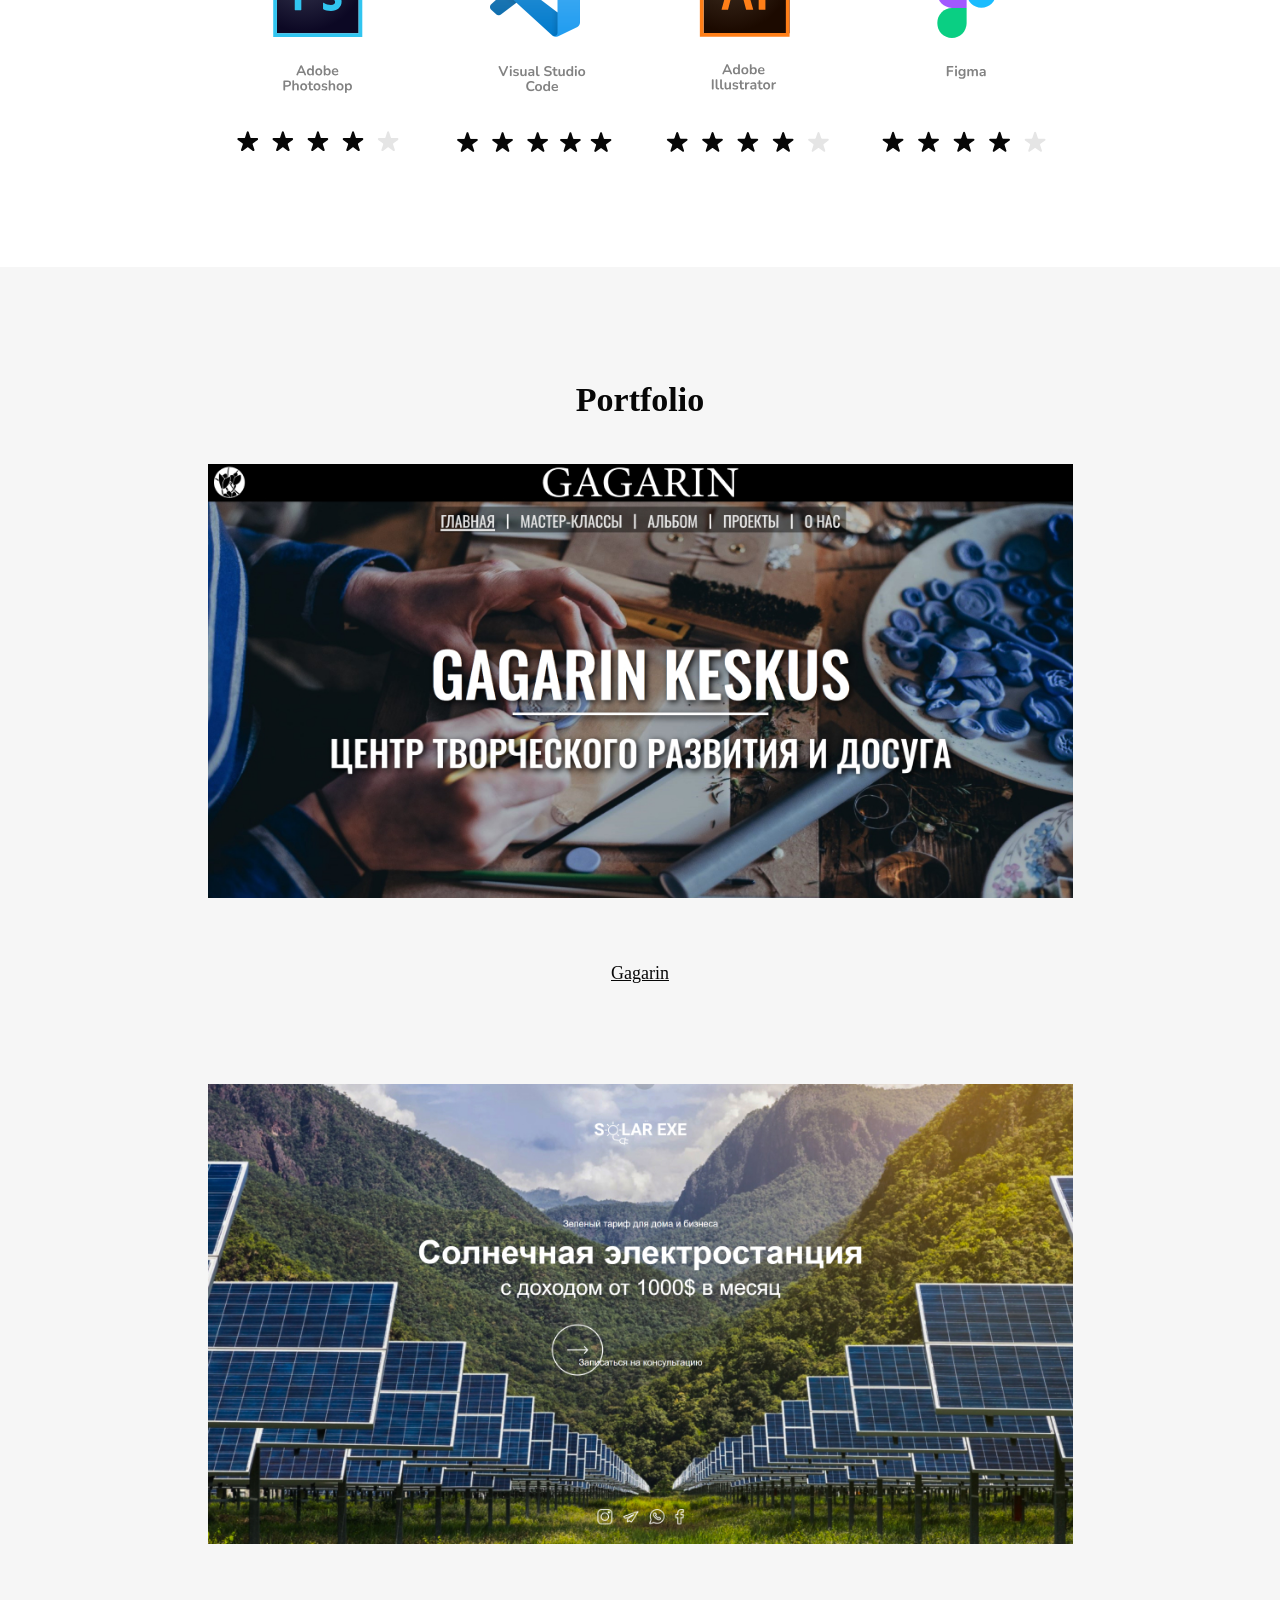
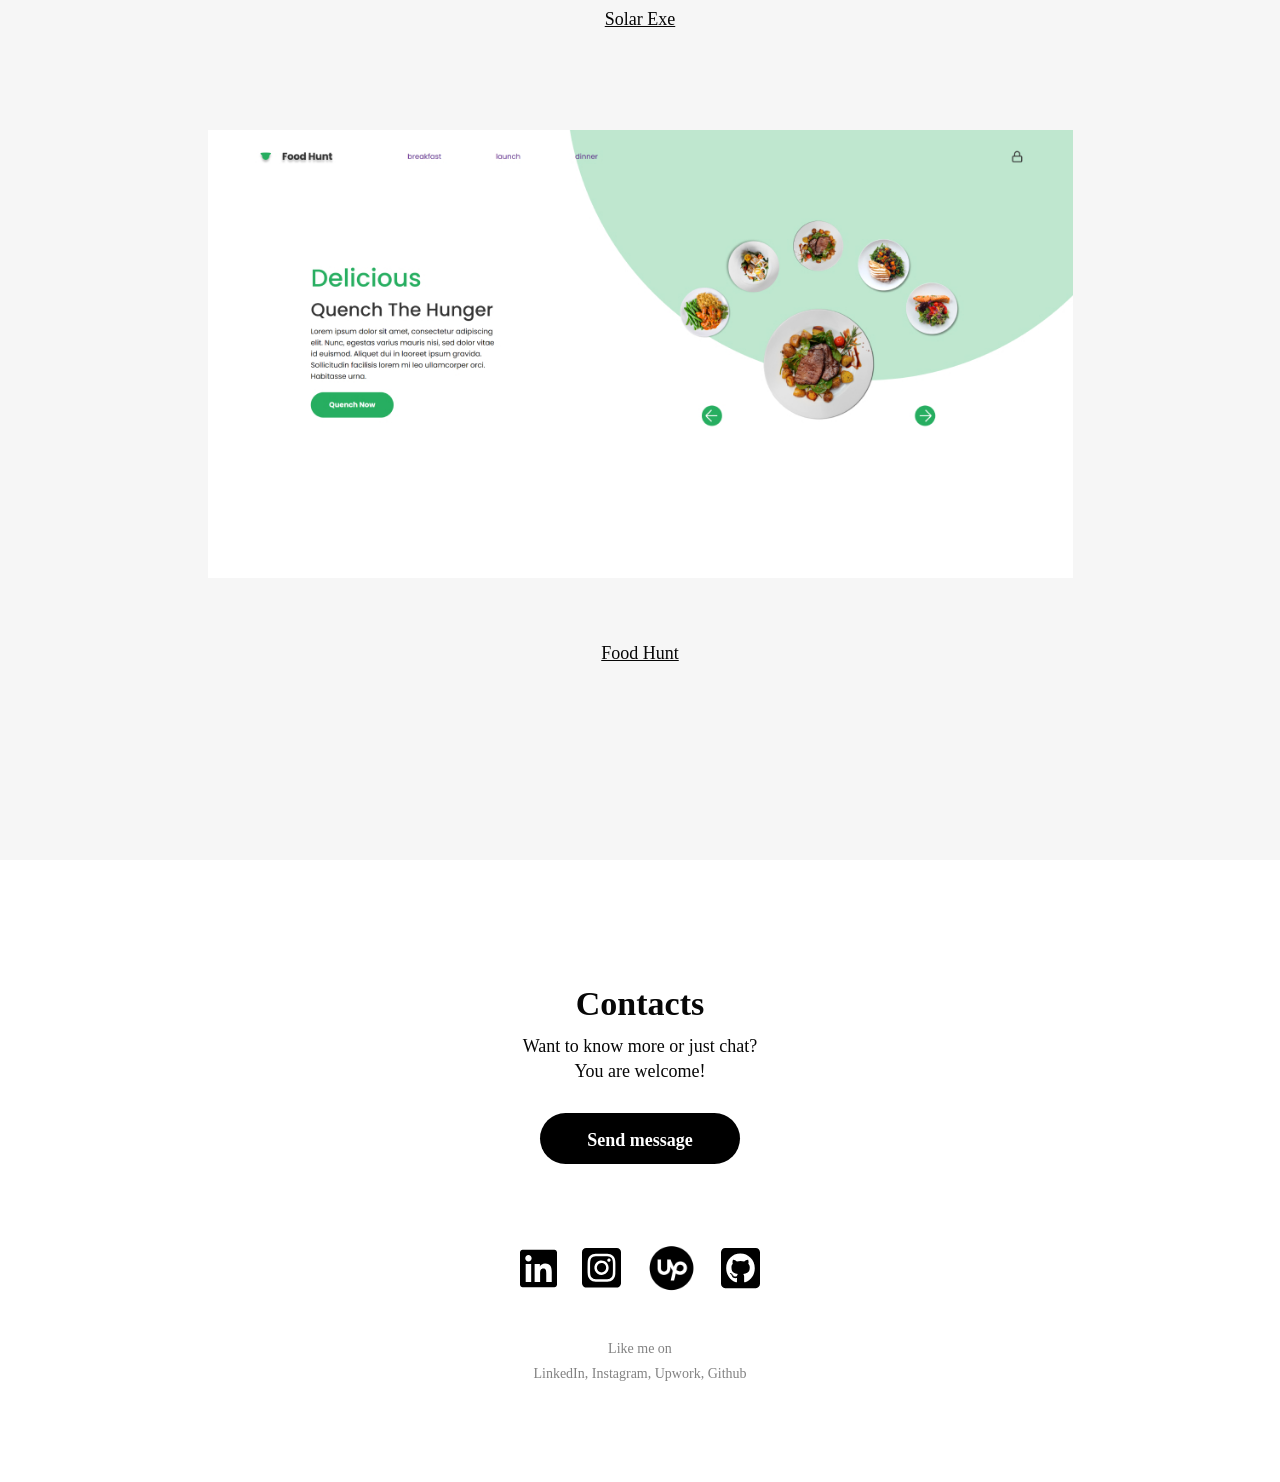
==== commit 2b159d29: "Add files via upload" ====
--- a/index.html
+++ b/index.html
@@ -10,7 +10,13 @@
     </head>
     <body>
 
-        <div id="hellopreloader"><div id="hellopreloader_preload"></div></div>
+        <div class="preloader">
+            <svg class="preloader__image" role="img" xmlns="http://www.w3.org/2000/svg" viewBox="0 0 512 512">
+                <path fill="currentColor"
+                d="M304 48c0 26.51-21.49 48-48 48s-48-21.49-48-48 21.49-48 48-48 48 21.49 48 48zm-48 368c-26.51 0-48 21.49-48 48s21.49 48 48 48 48-21.49 48-48-21.49-48-48-48zm208-208c-26.51 0-48 21.49-48 48s21.49 48 48 48 48-21.49 48-48-21.49-48-48-48zM96 256c0-26.51-21.49-48-48-48S0 229.49 0 256s21.49 48 48 48 48-21.49 48-48zm12.922 99.078c-26.51 0-48 21.49-48 48s21.49 48 48 48 48-21.49 48-48c0-26.509-21.491-48-48-48zm294.156 0c-26.51 0-48 21.49-48 48s21.49 48 48 48 48-21.49 48-48c0-26.509-21.49-48-48-48zM108.922 60.922c-26.51 0-48 21.49-48 48s21.49 48 48 48 48-21.49 48-48-21.491-48-48-48z">
+                </path>
+            </svg>
+        </div>
 
         <main>
 
--- a/css/style.css
+++ b/css/style.css
@@ -1,5 +1,3 @@
-@import url('https://fonts.googleapis.com/css2?family=Nunito:wght@400;500;700&family=Raleway:wght@400;500;700&display=swap');
-
 @font-face {
     font-family: "Nunito";  
     src: url("../fonts/static/Nunito-Regular.ttf") format("truetype"); 
@@ -25,16 +23,44 @@
 
 
 
-
-#hellopreloader_preload{display: block;
+.preloader {
     position: fixed;
-    z-index: 99999;
+    left: 0;
     top: 0;
-    left: 0;
-    width: 100%;
-    height: 100%;
-    min-width: 1000px;
-    background: #000000 url(http://hello-site.ru//main/images/preloads/oval.svg) center center no-repeat;background-size:73px;
+    right: 0;
+    bottom: 0;
+    overflow: hidden;
+    /* фоновый цвет */
+    background: #ffffff;
+    z-index: 1001;
+}
+
+
+.preloader__image {
+    position: relative;
+    top: 50%;
+    left: 50%;
+    width: 70px;
+    height: 70px;
+    margin-top: -35px;
+    margin-left: -35px;
+    text-align: center;
+    animation: preloader-rotate 2s infinite linear;
+}
+
+@keyframes preloader-rotate {
+    100% {
+    transform: rotate(360deg);
+    }
+}
+
+.loaded_hiding .preloader {
+    transition: 0.3s opacity;
+    opacity: 0;
+}
+
+.loaded .preloader {
+    display: none;
 }
 
 
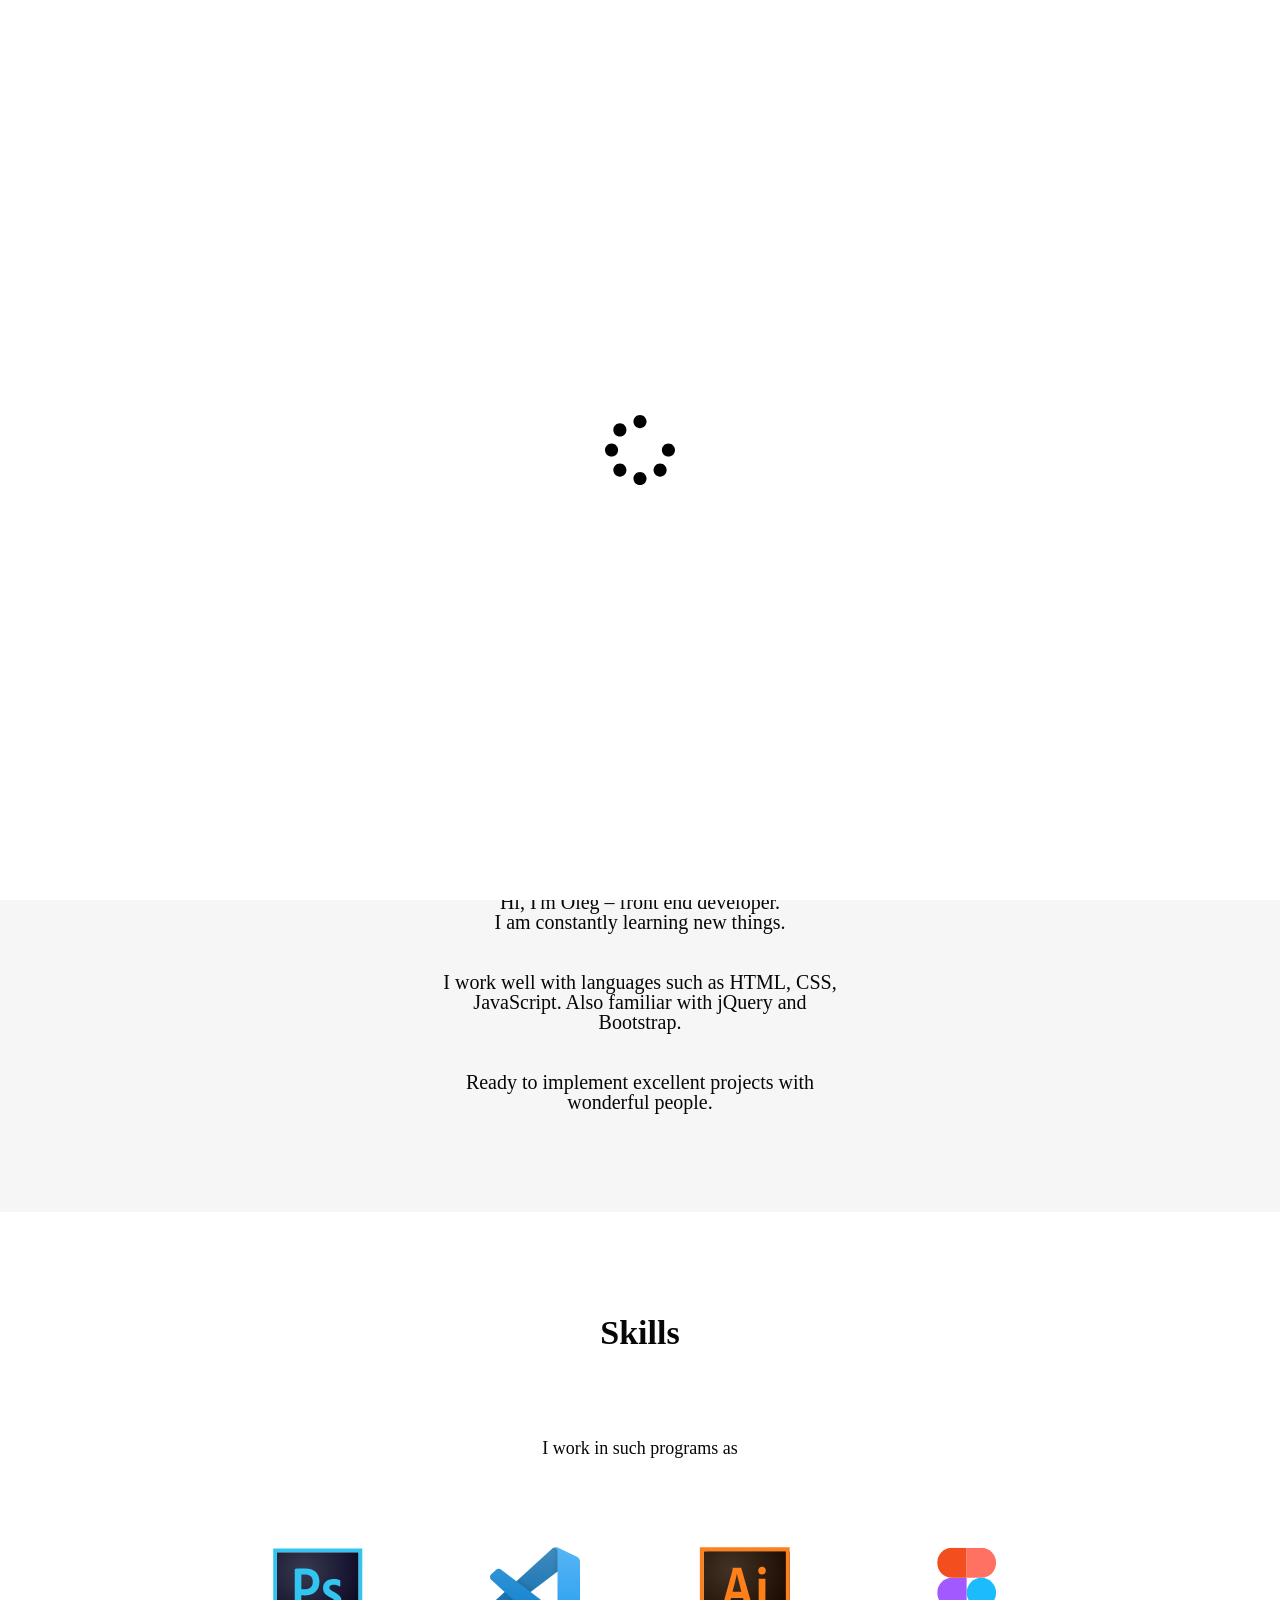
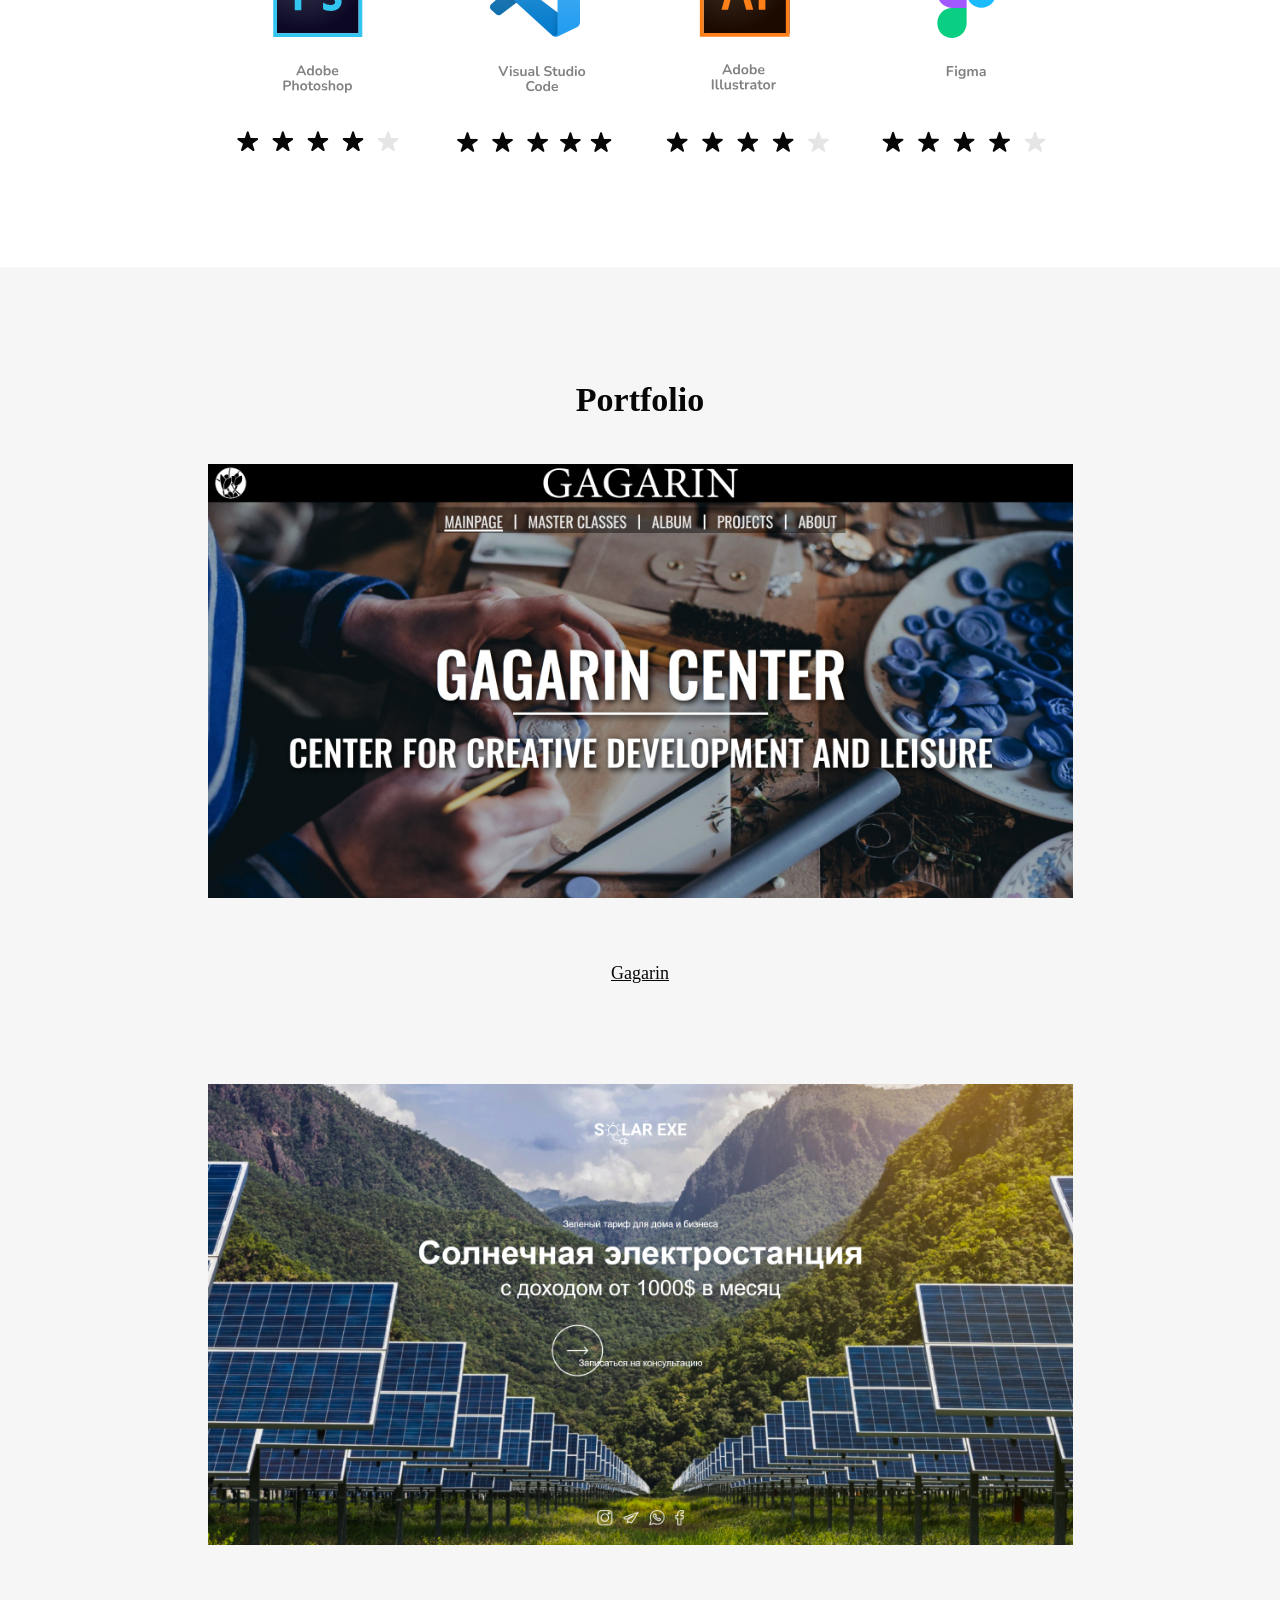
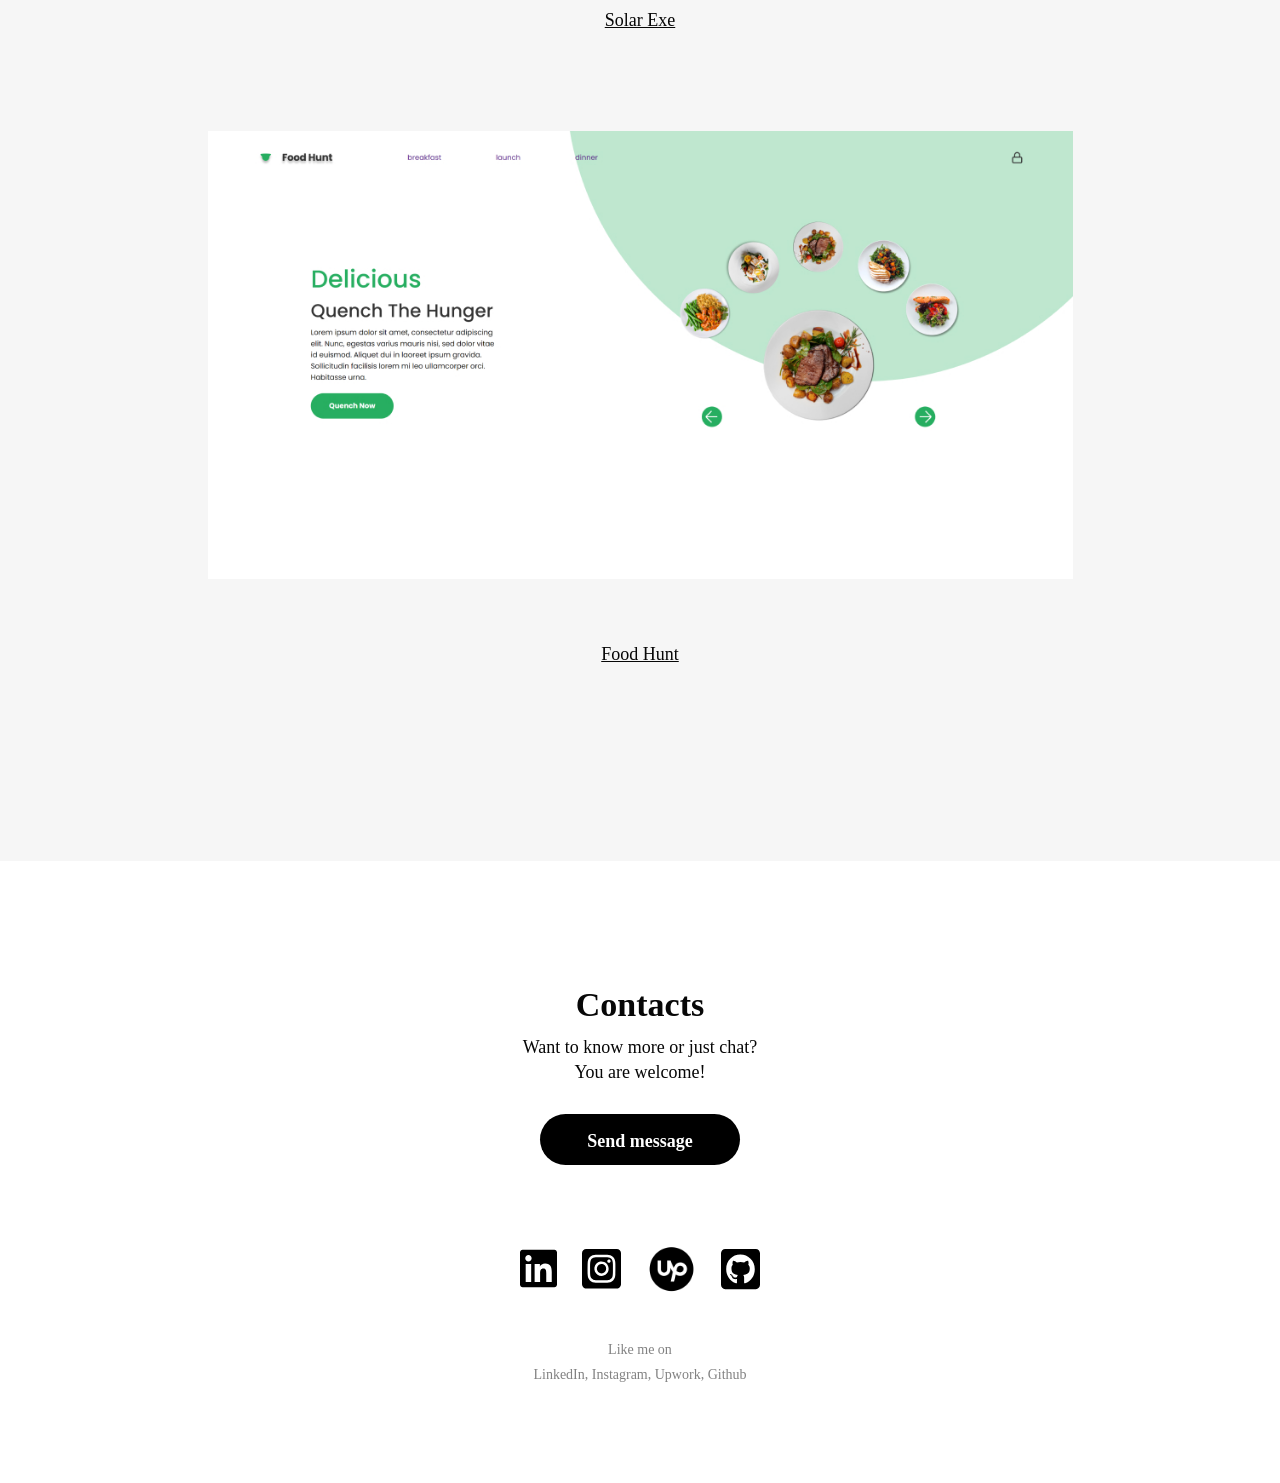
==== commit 03f0790b: "Add files via upload" ====
--- a/index.html
+++ b/index.html
@@ -75,8 +75,6 @@
                     <div class="section__1__img__container"></div>
                 </section>
 
-
-    
             <section class="section__2" id="aboutMe">
                 <div class="section__2__container">
                     <h2 class="section__2__h2">About me</h2>
@@ -112,8 +110,8 @@
                         Portfolio
                     </h2>
                     <div class="img__portfolio__container">
-                        <a href="https://olegjak.github.io/Gagarin-MTU/" target=»_blank» class="section__4__link"><img src="img/gagarin.jpg" alt="gagarin" class="section__4__img"></a>
-                        <a href="https://olegjak.github.io/Gagarin-MTU/" target=»_blank» class="section__4__link">Gagarin</a>
+                        <a href="https://olegjak.github.io/Gagarin/" target=»_blank» class="section__4__link"><img src="img/gagarin.jpg" alt="gagarin" class="section__4__img"></a>
+                        <a href="https://olegjak.github.io/Gagarin/" target=»_blank» class="section__4__link">Gagarin</a>
                     </div>
                     <div class="img__portfolio__container">
                         <a href="https://olegjak.github.io/SOLAR-EXE/" target=»_blank» class="section__4__link"><img src="img/solarExe.jpg" alt="Solar Exe" class="section__4__img"></a>
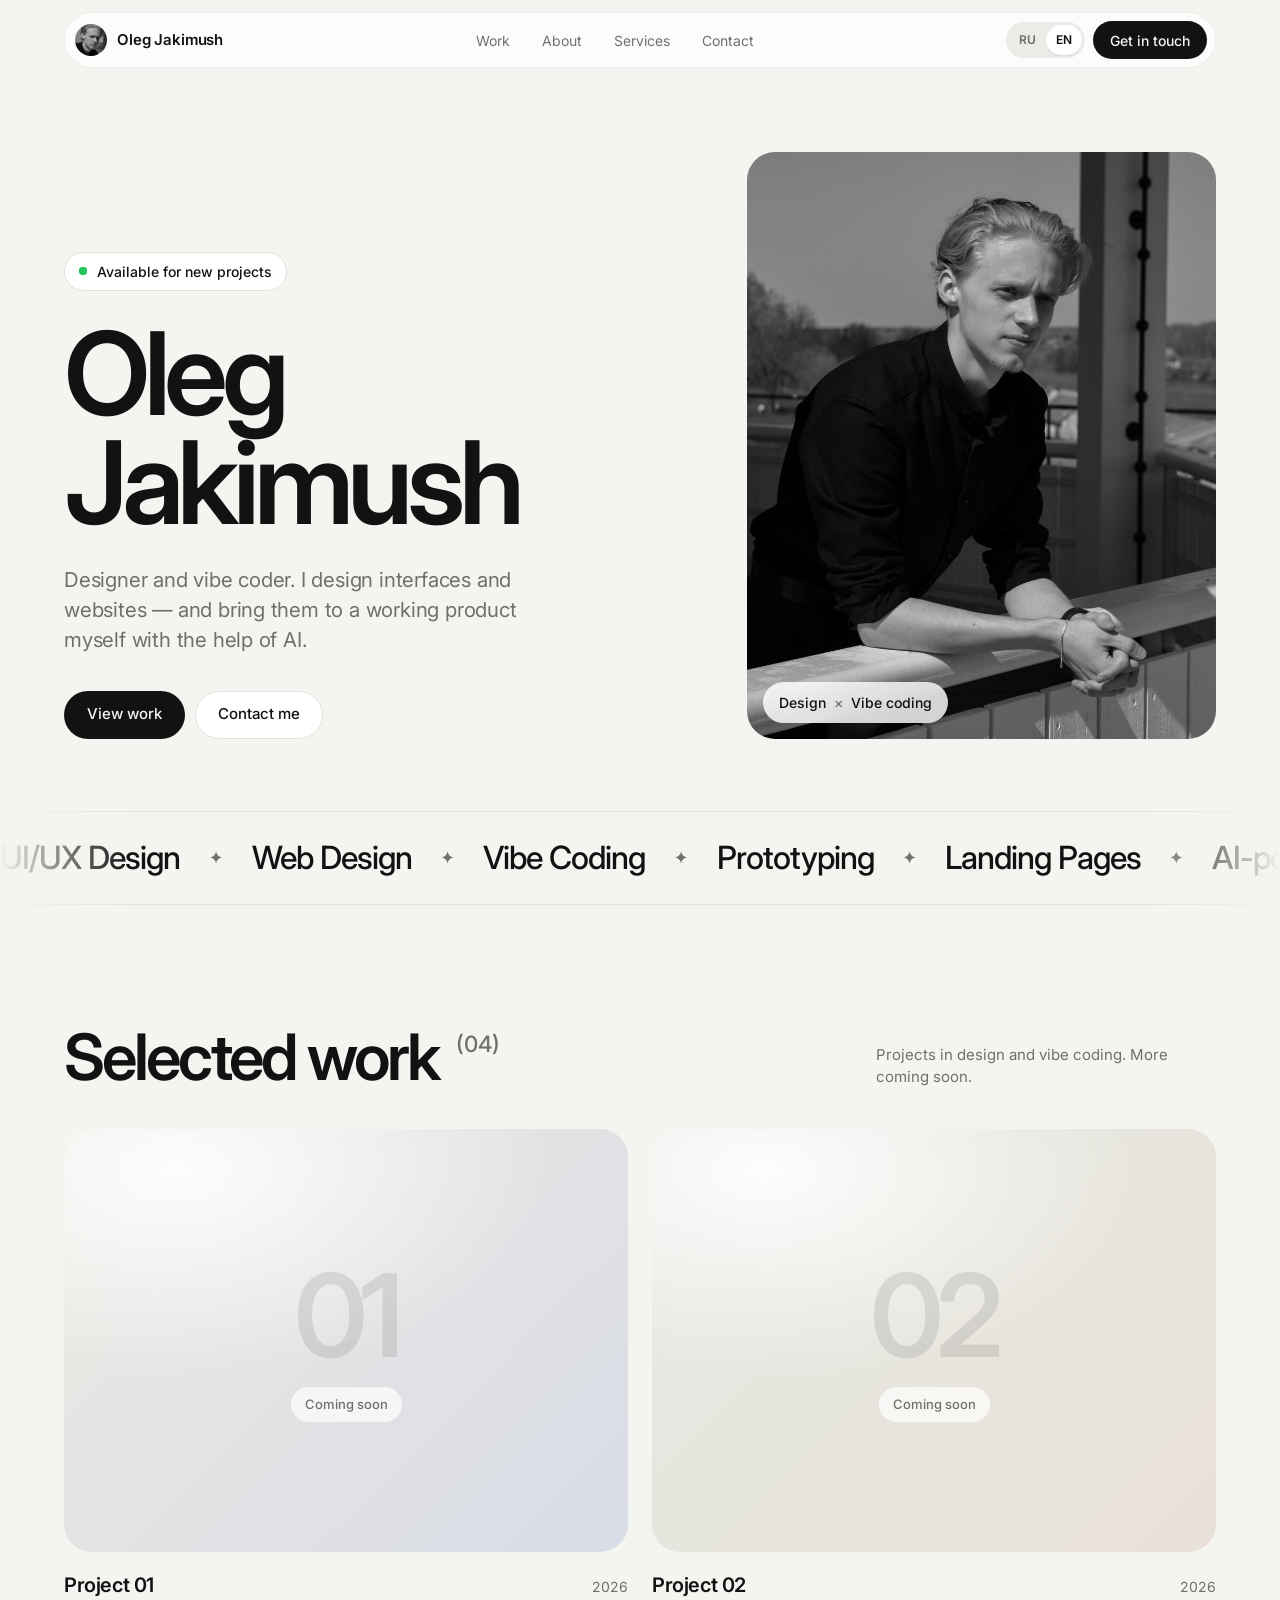
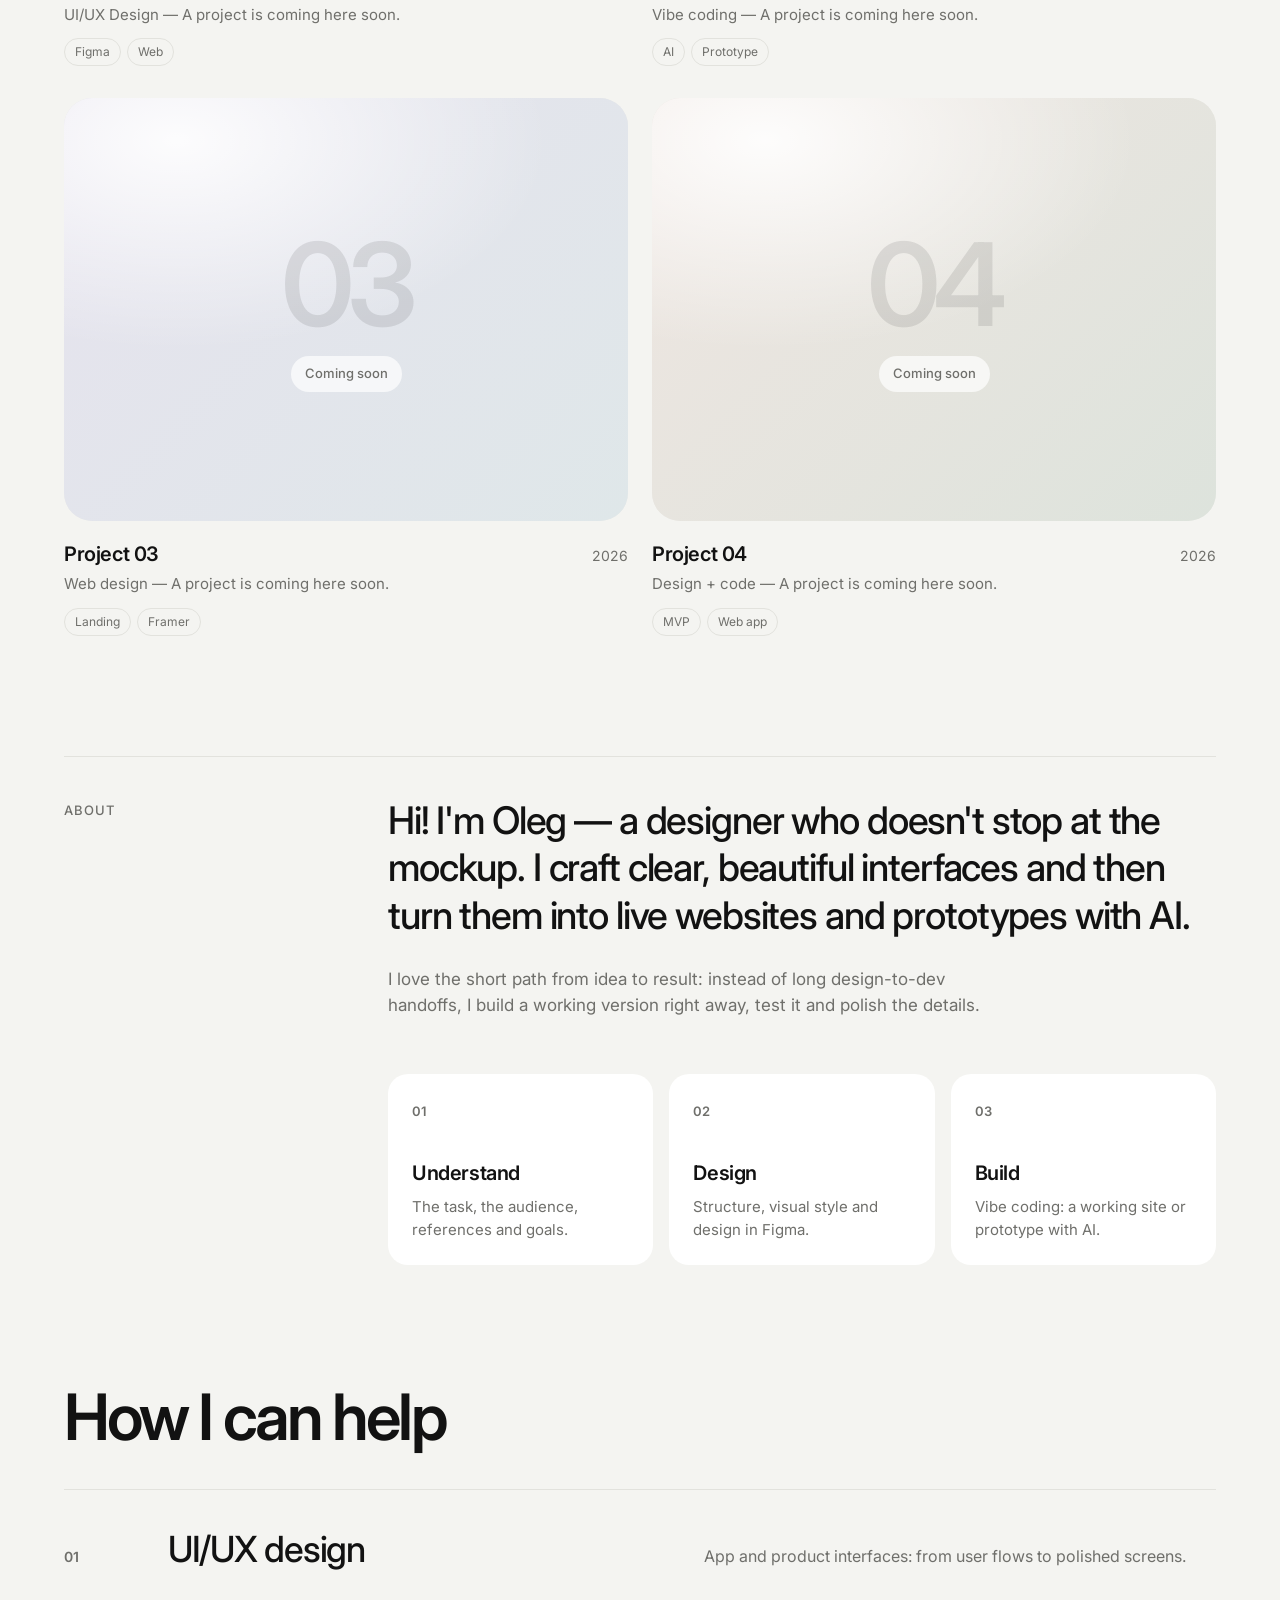
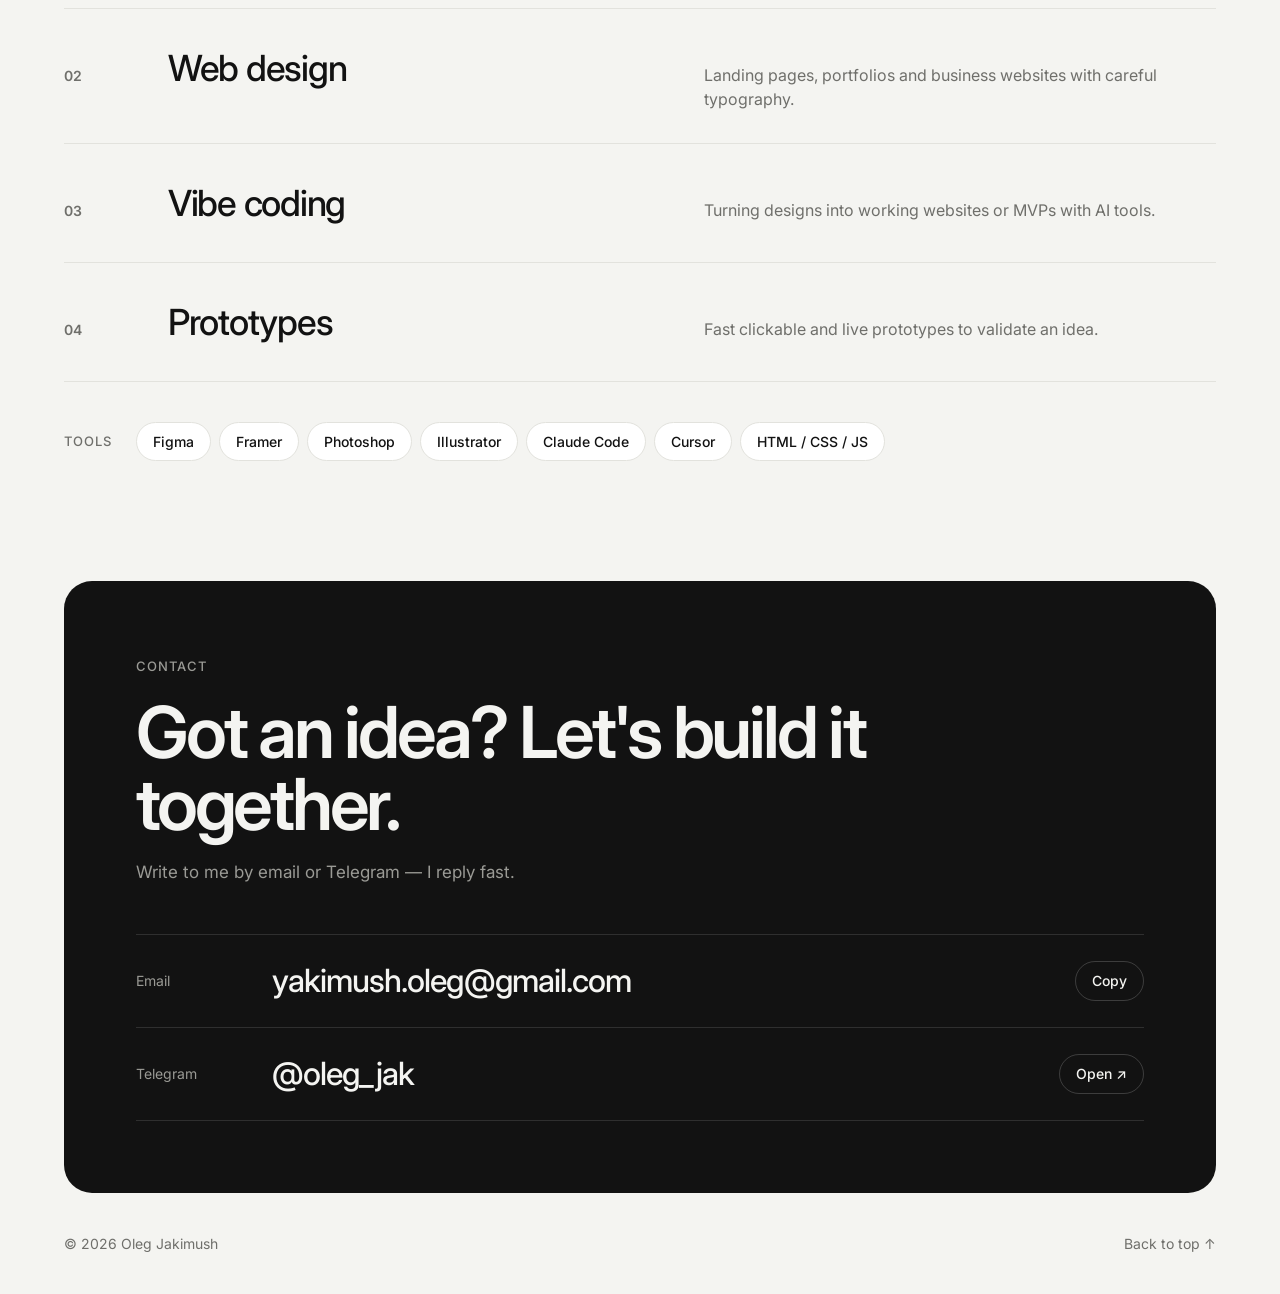
==== commit 78c11f7d: "Redesign portfolio: Oleg Jakimush — design & vibe coding Minimal light layout inspired by the Luzia " ====
--- a/index.html
+++ b/index.html
@@ -1,152 +1,212 @@
-<!DOCTYPE html>
-<html lang="en">
-    <head>
-        <meta charset="UTF-8">
-        <meta http-equiv="X-UA-Compatible" content="IE=edge">
-        <meta name="viewport" content="width=device-width, initial-scale=1.0">
-        <title>Oleg Jak</title>
-        <link rel="stylesheet" href="css/reset.css">
-        <link rel="stylesheet" href="css/style.css">
-    </head>
-    <body>
-
-        <div class="preloader">
-            <svg class="preloader__image" role="img" xmlns="http://www.w3.org/2000/svg" viewBox="0 0 512 512">
-                <path fill="currentColor"
-                d="M304 48c0 26.51-21.49 48-48 48s-48-21.49-48-48 21.49-48 48-48 48 21.49 48 48zm-48 368c-26.51 0-48 21.49-48 48s21.49 48 48 48 48-21.49 48-48-21.49-48-48-48zm208-208c-26.51 0-48 21.49-48 48s21.49 48 48 48 48-21.49 48-48-21.49-48-48-48zM96 256c0-26.51-21.49-48-48-48S0 229.49 0 256s21.49 48 48 48 48-21.49 48-48zm12.922 99.078c-26.51 0-48 21.49-48 48s21.49 48 48 48 48-21.49 48-48c0-26.509-21.491-48-48-48zm294.156 0c-26.51 0-48 21.49-48 48s21.49 48 48 48 48-21.49 48-48c0-26.509-21.49-48-48-48zM108.922 60.922c-26.51 0-48 21.49-48 48s21.49 48 48 48 48-21.49 48-48-21.491-48-48-48z">
-                </path>
-            </svg>
-        </div>
-
-        <main>
-
-            <div class="menu">
-                <div class="menu__container">
-                    <div class="menu__col__1">
-                        <ul class="menu__list">
-                            <li class="menu__list__item"><a href="#home" class="menu__list__link">Home</a></li>
-                            <li class="menu__list__item"><a href="#aboutMe" class="menu__list__link">About me</a></li>
-                            <li class="menu__list__item"><a href="#skills" class="menu__list__link">Skills</a></li>
-                            <li class="menu__list__item"><a href="#portfolio" class="menu__list__link">Portfolio</a></li>
-                            <li class="menu__list__item"><a href="#contacts" class="menu__list__link">Contacts</a></li>
-                        </ul>
-                        <img src="img/cross.svg" alt="cross" class="menu__cross">
-                    </div>
-                    <div class="menu__language__container">
-                        <div class="menu__language"><span class="unActive ru">RU</span> | <span class="active eng">ENG</span></div>
-                    </div>
-                    
-                </div>
-            </div>
-
-
-
-            <section class="section__1" id="home">
-                <nav>
-                    <ul class="nav__list">
-                        <li class="nav__list__item"><a href="#home" class="nav__link">Home</a></li>
-                        <li class="nav__list__item"><a href="#aboutMe" class="nav__link">About me</a></li>
-                        <li class="nav__list__item"><a href="#skills" class="nav__link">Skills</a></li>
-                        <li class="nav__list__item"><a href="#portfolio" class="nav__link">Porfolio</a></li>
-                        <li class="nav__list__item"><a href="#contacts" class="nav__link">Contacts</a></li>
-                    </ul>
-                    <div class="nav__line"></div>
-                </nav>
-
-
-
-                    <div class="section__1__container__2">
-                        <div class="section__1__container">
-                            <div class="section__1__contant__1">Oleg Jak</div>
-                            <div class="section__1__contant__2">Front-end web developer</div>
-                            <div class="section__1__contant__3"><span class="unActive ru">RU</span> | <span class="active eng">ENG</span></div>
-                        </div>
-        
-                        <div class="section__1__contant__menu"><img src="img/menu.svg" alt="Menu" class="menu__img"></div>
-        
-        
-                    </div>
-        
-        
-        
-        
-        
-        
-                    <div class="section__1__img__container"></div>
-                </section>
-
-            <section class="section__2" id="aboutMe">
-                <div class="section__2__container">
-                    <h2 class="section__2__h2">About me</h2>
-                    <p class="section__2__p">Hi, I'm Oleg – front end developer. <br>
-                        I am constantly learning new things.</p>
-                    <p class="section__2__p">
-                        I work well with languages such as HTML, CSS, JavaScript.
-                        Also familiar with jQuery and Bootstrap.</p>
-                    <p class="section__2__p">Ready to implement excellent projects
-                        with wonderful people.</p>
-                </div>
-    
-            </section>
-    
-            <section class="section__3" id="skills">
-                <div class="section__3__h2">Skills</div>
-                <div class="section__3__p">I work in such programs as</div>
-                <div class="section__3__container">
-                    <div class="section__3__col__1">
-                        <img src="img/Photoshop.svg" alt="" class="section__3__img">
-                        <img src="img/vsCode.png" alt="" class="section__3__img" id="vsCode">
-                    </div>
-                    <div class="section__3__col__2">
-                        <img src="img/illustrator.svg" alt="" class="section__3__img">
-                        <img src="img/figma.svg" alt="" class="section__3__img">
-                    </div>
-                </div>
-            </section>
-    
-            <section class="section__4" id="portfolio">
-                <div class="section__4__container">
-                    <h2 class="section__4__h2">
-                        Portfolio
-                    </h2>
-                    <div class="img__portfolio__container">
-                        <a href="https://olegjak.github.io/Gagarin/" target=»_blank» class="section__4__link"><img src="img/gagarin.jpg" alt="gagarin" class="section__4__img"></a>
-                        <a href="https://olegjak.github.io/Gagarin/" target=»_blank» class="section__4__link">Gagarin</a>
-                    </div>
-                    <div class="img__portfolio__container">
-                        <a href="https://olegjak.github.io/SOLAR-EXE/" target=»_blank» class="section__4__link"><img src="img/solarExe.jpg" alt="Solar Exe" class="section__4__img"></a>
-                        <a href="https://olegjak.github.io/SOLAR-EXE/" target=»_blank» class="section__4__link">Solar Exe</a>
-                    </div>
-                    <div class="img__portfolio__container">
-                        <a href="https://olegjak.github.io/Food-hunt/" target=»_blank» class="section__4__link"><img src="img/foodHunt.jpg" alt="Food Hunt" class="section__4__img"></a>
-                        <a href="https://olegjak.github.io/Food-hunt/" target=»_blank» class="section__4__link">Food Hunt</a>
-                    </div>
-                </div>
-                
-    
-            </section>
-
-        </main>
-
-        <footer id="contacts">
-            <div class="footer__container">
-                <div class="footer__h2">
-                    Contacts
-                </div>
-                <div class="footer__p">Want to know more or just chat?<br> You are welcome!</div>
-                <a href="mailto:yakimush.oleg@mail.ru" class="footer__link">Send message</a>
-                <ul class="footer__list">
-                    <li class="footer__list__item"><a href="https://www.linkedin.com/in/oleg-jakimush-57697b238/" class="footer__img__link"><img src="img/linkedIn.svg" alt="Linked In" class="footer__img"></a></li>
-                    <li class="footer__list__item"><a href="https://www.instagram.com/oleg_jak/?hl=ru" class="footer__img__link"><img src="img/intagram.svg" alt="Instagram" class="footer__img"></a></li>
-                    <li class="footer__list__item"><a href="https://www.upwork.com/freelancers/~0145f056b6f52b3163" class="footer__img__link"><img src="img/upWork.svg" alt="Upwork" class="footer__img"></a></li>
-                    <li class="footer__list__item"><a href="https://github.com/OlegJak" class="footer__img__link"><img src="img/gitHub.svg" alt="Github" class="footer__img"></a></li>
-                </ul>
-                <p class="footer__p__light">Like me on<br>
-                    LinkedIn, Instagram, Upwork, Github</p>
-            </div>
-        </footer>
-
-        <script src="js/jquery-3.6.0.min.js"></script>
-        <script src="js/myScript.js"></script>
-    </body>
-</html>+<!DOCTYPE html>
+<html lang="ru">
+<head>
+  <meta charset="UTF-8">
+  <meta name="viewport" content="width=device-width, initial-scale=1.0">
+  <title>Oleg Jakimush — Design & Vibe coding</title>
+  <meta name="description" content="Oleg Jakimush — дизайнер и вайбкодер. Интерфейсы, сайты и AI-прототипы от идеи до работающего продукта.">
+  <meta property="og:title" content="Oleg Jakimush — Design & Vibe coding">
+  <meta property="og:description" content="Дизайнер и вайбкодер. Интерфейсы, сайты и AI-прототипы.">
+  <meta property="og:image" content="assets/img/oleg.jpg">
+  <link rel="icon" href="assets/img/favicon.svg" type="image/svg+xml">
+  <link rel="preconnect" href="https://fonts.googleapis.com">
+  <link rel="preconnect" href="https://fonts.gstatic.com" crossorigin>
+  <link href="https://fonts.googleapis.com/css2?family=Inter:wght@400;500;600;700&display=swap" rel="stylesheet">
+  <link rel="stylesheet" href="css/style.css">
+</head>
+<body>
+
+  <!-- Шапка -->
+  <header class="header">
+    <div class="header__inner">
+      <a href="#top" class="logo">
+        <img src="assets/img/avatar.jpg" alt="" class="logo__avatar" width="32" height="32">
+        <span>Oleg Jakimush</span>
+      </a>
+
+      <nav class="nav" aria-label="Main">
+        <a href="#work" class="nav__link" data-i18n="nav.work">Работы</a>
+        <a href="#about" class="nav__link" data-i18n="nav.about">Обо мне</a>
+        <a href="#services" class="nav__link" data-i18n="nav.services">Услуги</a>
+        <a href="#contact" class="nav__link" data-i18n="nav.contact">Контакты</a>
+      </nav>
+
+      <div class="header__actions">
+        <div class="lang" role="group" aria-label="Language">
+          <button class="lang__btn" data-lang="ru" type="button">RU</button>
+          <button class="lang__btn" data-lang="en" type="button">EN</button>
+        </div>
+        <a href="#contact" class="btn btn--dark btn--sm header__cta" data-i18n="nav.cta">Связаться</a>
+      </div>
+    </div>
+  </header>
+
+  <main id="top">
+
+    <!-- Hero -->
+    <section class="hero container">
+      <div class="hero__text">
+        <div class="status reveal">
+          <span class="status__dot"></span>
+          <span data-i18n="hero.status">Открыт к новым проектам</span>
+        </div>
+
+        <h1 class="hero__title reveal">
+          Oleg Jakimush
+        </h1>
+
+        <p class="hero__lead reveal" data-i18n="hero.lead">
+          Дизайнер и вайбкодер. Придумываю интерфейсы и сайты — и сам довожу их до работающего продукта с помощью AI.
+        </p>
+
+        <div class="hero__buttons reveal">
+          <a href="#work" class="btn btn--dark" data-i18n="hero.btnWork">Смотреть работы</a>
+          <a href="#contact" class="btn btn--light" data-i18n="hero.btnContact">Написать мне</a>
+        </div>
+      </div>
+
+      <figure class="hero__photo reveal">
+        <img src="assets/img/oleg.jpg" alt="Oleg Jakimush" width="1000" height="1097">
+        <figcaption class="hero__badge">
+          <span>Design</span>
+          <span class="hero__badge-x">×</span>
+          <span>Vibe coding</span>
+        </figcaption>
+      </figure>
+    </section>
+
+    <!-- Бегущая строка -->
+    <div class="marquee" aria-hidden="true">
+      <div class="marquee__track">
+        <span>UI/UX Design</span><i>✦</i>
+        <span>Web Design</span><i>✦</i>
+        <span>Vibe Coding</span><i>✦</i>
+        <span>Prototyping</span><i>✦</i>
+        <span>Landing Pages</span><i>✦</i>
+        <span>AI-powered MVP</span><i>✦</i>
+        <span>UI/UX Design</span><i>✦</i>
+        <span>Web Design</span><i>✦</i>
+        <span>Vibe Coding</span><i>✦</i>
+        <span>Prototyping</span><i>✦</i>
+        <span>Landing Pages</span><i>✦</i>
+        <span>AI-powered MVP</span><i>✦</i>
+      </div>
+    </div>
+
+    <!-- Работы -->
+    <section class="section container" id="work">
+      <div class="section__head reveal">
+        <h2 class="section__title">
+          <span data-i18n="work.title">Избранные работы</span>
+          <sup class="section__count" id="work-count"></sup>
+        </h2>
+        <p class="section__sub" data-i18n="work.sub">Проекты в дизайне и вайбкодинге. Скоро здесь будет больше.</p>
+      </div>
+
+      <!-- Карточки рендерятся из js/data.js -->
+      <div class="works" id="works"></div>
+    </section>
+
+    <!-- Обо мне -->
+    <section class="section container" id="about">
+      <div class="about">
+        <div class="about__label reveal">
+          <span class="eyebrow" data-i18n="about.label">Обо мне</span>
+        </div>
+        <div class="about__body">
+          <p class="about__big reveal" data-i18n="about.big">
+            Привет! Я Олег — дизайнер, который не останавливается на макете. Делаю понятные и красивые интерфейсы, а потом превращаю их в живые сайты и прототипы вместе с AI.
+          </p>
+          <p class="about__small reveal" data-i18n="about.small">
+            Мне нравится короткий путь от идеи до результата: вместо долгих передач «дизайн → разработка» я сразу собираю рабочую версию, тестирую её и докручиваю детали.
+          </p>
+
+          <div class="steps">
+            <div class="step reveal">
+              <span class="step__num">01</span>
+              <h3 class="step__title" data-i18n="about.s1t">Разбираюсь</h3>
+              <p class="step__text" data-i18n="about.s1">Задача, аудитория, референсы и цель проекта.</p>
+            </div>
+            <div class="step reveal">
+              <span class="step__num">02</span>
+              <h3 class="step__title" data-i18n="about.s2t">Проектирую</h3>
+              <p class="step__text" data-i18n="about.s2">Структура, визуальный стиль и дизайн в Figma.</p>
+            </div>
+            <div class="step reveal">
+              <span class="step__num">03</span>
+              <h3 class="step__title" data-i18n="about.s3t">Собираю</h3>
+              <p class="step__text" data-i18n="about.s3">Вайбкодинг: рабочий сайт или прототип с помощью AI.</p>
+            </div>
+          </div>
+        </div>
+      </div>
+    </section>
+
+    <!-- Услуги -->
+    <section class="section container" id="services">
+      <div class="section__head reveal">
+        <h2 class="section__title" data-i18n="services.title">Чем могу помочь</h2>
+      </div>
+
+      <ul class="services">
+        <li class="service reveal">
+          <span class="service__num">01</span>
+          <h3 class="service__title" data-i18n="services.s1t">UI/UX дизайн</h3>
+          <p class="service__text" data-i18n="services.s1">Интерфейсы приложений и сервисов: от user flow до готовых экранов.</p>
+        </li>
+        <li class="service reveal">
+          <span class="service__num">02</span>
+          <h3 class="service__title" data-i18n="services.s2t">Веб-дизайн</h3>
+          <p class="service__text" data-i18n="services.s2">Лендинги, портфолио и сайты для бизнеса с аккуратной типографикой.</p>
+        </li>
+        <li class="service reveal">
+          <span class="service__num">03</span>
+          <h3 class="service__title" data-i18n="services.s3t">Вайбкодинг</h3>
+          <p class="service__text" data-i18n="services.s3">Превращаю дизайн в работающий сайт или MVP с помощью AI-инструментов.</p>
+        </li>
+        <li class="service reveal">
+          <span class="service__num">04</span>
+          <h3 class="service__title" data-i18n="services.s4t">Прототипы</h3>
+          <p class="service__text" data-i18n="services.s4">Быстрые кликабельные и живые прототипы, чтобы проверить идею.</p>
+        </li>
+      </ul>
+
+      <div class="tools reveal">
+        <span class="eyebrow" data-i18n="services.tools">Инструменты</span>
+        <ul class="tools__list">
+          <li>Figma</li>
+          <li>Framer</li>
+          <li>Photoshop</li>
+          <li>Illustrator</li>
+          <li>Claude Code</li>
+          <li>Cursor</li>
+          <li>HTML / CSS / JS</li>
+        </ul>
+      </div>
+    </section>
+
+    <!-- Контакты -->
+    <section class="section container" id="contact">
+      <div class="contact reveal">
+        <span class="eyebrow eyebrow--light" data-i18n="contact.label">Контакты</span>
+        <h2 class="contact__title" data-i18n="contact.title">Есть идея? Давайте сделаем её вместе.</h2>
+        <p class="contact__sub" data-i18n="contact.sub">Пишите в почту или телеграм — отвечаю быстро.</p>
+
+        <!-- Список рендерится из js/data.js -->
+        <ul class="contact__list" id="contacts"></ul>
+      </div>
+    </section>
+
+  </main>
+
+  <footer class="footer container">
+    <span>© <span id="year">2026</span> Oleg Jakimush</span>
+    <a href="#top" class="footer__top" data-i18n="footer.top">Наверх ↑</a>
+  </footer>
+
+  <div class="toast" id="toast" role="status" aria-live="polite"></div>
+
+  <script src="js/data.js"></script>
+  <script src="js/main.js"></script>
+</body>
+</html>
--- a/css/style.css
+++ b/css/style.css
@@ -1,835 +1,587 @@
-@font-face {
-    font-family: "Nunito";  
-    src: url("../fonts/static/Nunito-Regular.ttf") format("truetype"); 
-    font-style: normal; 
-    font-weight: 400;
-}
-
-@font-face {
-    font-family: "Nunito";  
-    src: url("../fonts/static/Nunito-Medium.ttf") format("truetype"); 
-    font-style: normal; 
-    font-weight: 500;
-}
-
-@font-face {
-    font-family: "Nunito";  
-    src: url("../fonts/static/Nunito-Bold.ttf") format("truetype"); 
-    font-style: normal; 
-    font-weight: 700;
-}
-
-
-
-
-
-.preloader {
-    position: fixed;
-    left: 0;
-    top: 0;
-    right: 0;
-    bottom: 0;
-    overflow: hidden;
-    /* фоновый цвет */
-    background: #ffffff;
-    z-index: 1001;
-}
-
-
-.preloader__image {
-    position: relative;
-    top: 50%;
-    left: 50%;
-    width: 70px;
-    height: 70px;
-    margin-top: -35px;
-    margin-left: -35px;
-    text-align: center;
-    animation: preloader-rotate 2s infinite linear;
-}
-
-@keyframes preloader-rotate {
-    100% {
-    transform: rotate(360deg);
-    }
-}
-
-.loaded_hiding .preloader {
-    transition: 0.3s opacity;
-    opacity: 0;
-}
-
-.loaded .preloader {
-    display: none;
-}
-
-
-
-
-
-
-
-
-
-
-
-
-
-
-
-
-
-
-
-
-
-
-
-
-
-
-
-
-
-
-
-
-
-
-
-
-
-
-body{
-    font-family: Nunito;
-}
-
-main{
-    overflow: hidden;
-    position: relative;
-}
-
-
-.section__1{
-    padding: 32px 40px 70px 40px;
-    max-width: 945px;
-    margin: auto;
-}
-
-
-.nav__list{
-    display: flex;
-    justify-content: space-between;
-    font-weight: 700;
-    font-size: 18px;
-    line-height: 32px;
-    color: #070707;
-}
-
-.nav__line{
-    width: 100%;
-    height: 1px;
-    background-color: #828282;
-    margin: 30px 0px 40px;
-}
-
-.nav__link{
-    color: #828282;
-}
-
-.nav__link:hover{
-    color: #070707;
-}
-
-
-
-
-
-
-
-
-
-
-
-
-
-
-
-
-
-
-
-
-
-
-
-
-
-
-
-
-
-
-
-
-
-
-
-
-
-
-
-
-
-
-
-
-
-
-.section__1__container{
-    display: flex;
-    justify-content: space-between;
-    align-items: flex-end;
-}
-
-.section__1__contant__1{
-    font-weight: 700;
-    font-size: 47px;
-    line-height: 55px;
-    color: #070707;
-    max-width: 98px;
-}
-
-.section__1__contant__2{
-    font-weight: 500;
-    font-size: 18px;
-    line-height: 25px;
-    color: #070707;
-    margin-bottom: 10px;
-}
-
-.section__1__contant__3{
-    font-weight: 700;
-    font-size: 16px;
-    line-height: 28px;
-    transform: rotate(-90deg);
-    position: relative;
-    bottom: 30px;
-    right: -22px;
-    color: #000;
-    user-select: none;
-}
-
-.active{
-    cursor: pointer;
-}
-
-.unActive{
-    color: #828282;
-    cursor: pointer;
-}
-
-.section__1__img__container{
-    margin-top: 30px;
-    width: 100%;
-    height: 387px;
-    max-width: 945px;
-    background-image: url(../img/section__1__img__2.jpg);
-    background-size: cover;
-    background-position: 50% -50px;
-    background-repeat: no-repeat;
-}
-
-
-
-
-
-.section__1__contant__menu{
-    display: none;
-}
-
-
-
-
-
-
-
-
-
-
-
-
-
-
-
-
-
-
-
-
-
-
-
-
-
-
-
-
-
-
-
-
-
-
-
-
-
-
-
-
-
-
-
-
-
-.menu__img{
-    cursor: pointer;
-}
-
-.menu{
-    position:fixed;
-    background-color: #ffffff;
-    width: 100%;
-    height: 100%;
-    top: 0;
-    right: -100%;
-    z-index: 100;
-    overflow: auto;
-}
-
-
-.menu__container{
-    padding: 66px 26px;
-    overflow: auto;
-}
-
-.menu__col__1{
-    display: flex;
-    align-items: start;
-    justify-content: space-between;
-}
-
-.menu__list__link{
-    font-style: normal;
-    font-weight: 700;
-    font-size: 34px;
-    color: #828282;
-}
-
-.menu__list__link:hover{
-    color: #090909;
-}
-
-.menu__list__item{
-    margin-top: 68px;
-}
-
-
-.menu__language{
-    font-weight: 700;
-    width: 150px;
-    font-size: 34px;
-    line-height: 60px;    
-    transform: rotate(90deg);
-    color: #000;
-    user-select: none;
-    margin-right: -50px;
-}
-
-.menu__language__container{
-    display: flex;
-    justify-content: end;
-    margin-top: 150px;
-}
-
-.menu__cross{
-    cursor: pointer;
-}
-
-
-
-
-
-
-
-
-
-
-
-
-
-
-
-
-
-
-
-
-
-
-
-
-
-
-
-
-
-.section__2{
-    padding: 100px 0px 60px 0px;
-    background: #F6F6F6;
-}
-
-.section__2__container{
-    max-width: 485px;
-    margin: auto;
-    text-align: center;
-    padding: 0px 40px 0px;
-}
-
-.section__2__h2{
-    font-weight: 700;
-    font-size: 34px;
-    line-height: 60px;
-    color: #070707;
-}
-
-.section__2__p{
-    font-weight: 500;
-    font-size: 20px;
-    line-height: 20px;
-    color: #070707;
-    margin-bottom: 40px;
-
-}
-
-.section__2__p:last-child{
-    margin-top: 0px;
-}
-
-
-
-
-
-
-
-
-
-
-
-
-
-
-
-
-
-
-
-
-
-
-
-
-
-
-
-
-
-
-
-
-
-
-
-
-
-
-
-
-
-.section__3{
-    padding: 91px 0px 91px 0px;
-    text-align: center;
-    color: #070707
-}
-
-.section__3__h2{
-    font-weight: 700;
-    font-size: 34px;
-    line-height: 60px;
-}
-
-.section__3__p{
-    font-weight: 500;
-    font-size: 18px;
-    line-height: 32px;
-    margin-top: 69px;
-}
-
-
-.section__3__container{
-    display: flex;
-    justify-content: space-between;
-    max-width: 945px;
-    margin: auto;
-    margin-top: 83px;
-    padding: 0px 40px 20px;
-}
-
-.section__3__col__1{
-    display: flex;
-    justify-content: space-around;
-    width: 50%;
-}
-
-.section__3__col__2{
-    display: flex;
-    justify-content: space-around;
-    width: 50%;
-}
-
-#vsCode{
-    width: 159.65px;
-}
-
-.section__3__img{
-    pointer-events: none;
-}
-
-
-
-
-
-
-
-
-
-
-
-
-
-
-
-
-
-
-
-
-
-
-
-
-
-
-
-
-
-
-
-
-
-
-
-
-
-
-
-
-
-.section__4{
-    background: #F6F6F6;
-}
-
-.section__4__container{
-    max-width: 945px;
-    padding: 103px 40px 96px;
-    margin: auto;
-    text-align: center;
-}
-
-.section__4__h2{
-    font-weight: 700;
-    font-size: 34px;
-    line-height: 60px;
-    color: #070707;
-    margin-bottom: 34px;
-}
-
-.section__4__img{
-    width: 100%;
-    margin-bottom: 59px;
-}
-
-.img__portfolio__container{
-    margin-bottom: 95px;
-    text-align: center;
-}
-
-.section__4__link{
-    font-weight: 500;
-    font-size: 18px;
-    line-height: 32px;
-    text-decoration-line: underline;
-    color: #070707;
-}
-
-
-
-
-
-
-
-
-
-
-
-
-
-
-
-
-
-
-
-
-
-
-
-
-
-
-
-
-
-
-
-
-
-
-
-
-
-
-
-
-
-
-footer{
-    height: 622px;
-    padding: 114px 0px;
-}
-
-.footer__container{
-    max-width: 321px;
-    margin: auto;
-    text-align: center;
-    padding: 0px 40px;
-}
-
-.footer__h2{
-    font-weight: 700;
-    font-size: 34px;
-    line-height: 60px;
-    color: #070707
-}
-
-.footer__p{
-    font-weight: 500;
-    font-size: 18px;
-    line-height: 25px;
-    color: #070707;
-}
-
-.footer__link{
-    font-style: normal;
-    font-weight: 700;
-    font-size: 18px;
-    line-height: 32px;
-    color: #FFFFFF;
-    background-color: #000;
-    display: flex;
-    justify-content: center;
-    align-items: center;
-    margin: 29px auto;
-    padding: 8px 0px;
-    padding-top: 11px;
-    border-radius: 50px;
-    white-space: nowrap;
-    width: 200px;
-    transition: all 0.2s;
-    transform: scale(1);
-}
-
-.footer__link:hover{
-    transform: scale(0.96);
-}
-
-.footer__link:active{
-    transform: scale(1);
-}
-
-
-
-.footer__list{
-    display: flex;
-    justify-content: space-between;
-    align-items: center;
-    margin-top: 79px;
-}
-
-.footer__p__light{
-    margin-top: 43px;
-    font-weight: 500;
-    font-size: 14px;
-    line-height: 25px;
-    color: #828282;
-}
-
-
-
-
-
-@media (max-width: 930px) {
-    .section__3__container{
-        flex-direction: column;
-    }
-    .section__3__col__1{
-        margin: auto;
-        justify-content: space-between;
-        max-width: 400px;
-        width: 100%;
-    }
-    .section__3__col__2{
-        margin: 100px auto 0px;
-        justify-content: space-between;
-        max-width: 400px;
-        width: 100%;
-    }
-}
-
-
-
-
-
-
-
-
-
-
-
-@media (max-width: 900px) {
-    .section__1__img__container{
-        background-position: 50% -30px;
-    }
-}
-
-
-
-
-
-
-
-
-
-
-
-@media (max-width: 800px) {
-    .section__1__img__container{
-        background-position: 50% -10px;
-    }
-}
-
-
-
-
-@media (max-width: 600px) {
-    .nav__list{
-        display: none;
-    }
-    .nav__line{
-        display: none;
-    }
-    .section__1__contant__3{
-        display: none;
-    }
-    .section__1__container{
-        flex-direction: column;
-        align-items: start;
-    }
-    .section__1__img__container{
-        margin-top: 30px;
-    }
-    .section__1{
-        padding: 65px 40px 70px 40px;
-    }
-    .section__1__container__2{
-        display: flex;
-        justify-content: space-between;
-    }
-    .section__1__contant__menu{
-        display: block;
-    }
-}
-
-
-
-
-
-
-
-
-@media (max-width: 500px) {
-    .section__3__col__1{
-        flex-direction: column;
-    }
-    .section__3__col__2{
-        flex-direction: column;
-        margin-top: 0;
-    }
-    .section__3__img{
-        width: 230px;
-        margin: 0px auto 100px;
-    }
-    #vsCode{
-        width: 230px;
-    }
-}
-
-
-
-
-
-
-
-
-
-
-
-
-
-
-@media (max-width: 455px) {
-    .section__1__img__container{
-        background-position: 50% 0px;
-    }
-}
-
-
-@media (max-width: 330px) {
-    .section__3__img{
-        width: 170px;
-    }
-    #vsCode{
-        width: 170px;
-    }
-
-}+/* ===== Tokens ===== */
+:root {
+  --bg: #f4f4f1;
+  --surface: #ffffff;
+  --surface-2: #ebebe7;
+  --text: #121212;
+  --muted: #6f6f6b;
+  --line: #e2e2dd;
+  --dark: #121212;
+  --on-dark: #f4f4f1;
+  --on-dark-muted: #9a9a95;
+  --green: #22c55e;
+
+  --radius-lg: 28px;
+  --radius-md: 20px;
+  --radius-sm: 12px;
+
+  --container: 1200px;
+  --gutter: 24px;
+  --ease: cubic-bezier(.22, .61, .36, 1);
+}
+
+/* ===== Base ===== */
+*, *::before, *::after { box-sizing: border-box; }
+
+html { scroll-behavior: smooth; scroll-padding-top: 88px; }
+
+body {
+  margin: 0;
+  background: var(--bg);
+  color: var(--text);
+  font-family: "Inter", system-ui, -apple-system, "Segoe UI", Roboto, sans-serif;
+  font-size: 16px;
+  line-height: 1.5;
+  -webkit-font-smoothing: antialiased;
+  overflow-x: hidden;
+}
+
+img { display: block; max-width: 100%; height: auto; }
+a { color: inherit; text-decoration: none; }
+h1, h2, h3, p, ul, figure { margin: 0; padding: 0; }
+ul { list-style: none; }
+button { font: inherit; color: inherit; cursor: pointer; }
+
+.container {
+  width: 100%;
+  max-width: var(--container);
+  margin: 0 auto;
+  padding: 0 var(--gutter);
+}
+
+.eyebrow {
+  display: inline-block;
+  font-size: 13px;
+  font-weight: 500;
+  color: var(--muted);
+  text-transform: uppercase;
+  letter-spacing: .08em;
+}
+.eyebrow--light { color: var(--on-dark-muted); }
+
+/* ===== Buttons ===== */
+.btn {
+  display: inline-flex;
+  align-items: center;
+  justify-content: center;
+  gap: 8px;
+  height: 48px;
+  padding: 0 22px;
+  border-radius: 999px;
+  border: 1px solid transparent;
+  font-size: 15px;
+  font-weight: 500;
+  white-space: nowrap;
+  transition: transform .25s var(--ease), background .25s, color .25s, border-color .25s;
+}
+.btn:hover { transform: translateY(-2px); }
+.btn--sm { height: 38px; padding: 0 16px; font-size: 14px; }
+.btn--dark { background: var(--dark); color: var(--on-dark); }
+.btn--dark:hover { background: #2a2a2a; }
+.btn--light { background: var(--surface); border-color: var(--line); }
+.btn--light:hover { border-color: var(--text); }
+
+/* ===== Header ===== */
+.header {
+  position: sticky;
+  top: 0;
+  z-index: 50;
+  padding: 12px var(--gutter);
+}
+.header__inner {
+  max-width: calc(var(--container) - 2 * var(--gutter));
+  margin: 0 auto;
+  display: flex;
+  align-items: center;
+  justify-content: space-between;
+  gap: 16px;
+  padding: 8px 8px 8px 10px;
+  background: rgba(255, 255, 255, .72);
+  backdrop-filter: blur(14px);
+  -webkit-backdrop-filter: blur(14px);
+  border: 1px solid rgba(0, 0, 0, .06);
+  border-radius: 999px;
+}
+
+.logo {
+  display: flex;
+  align-items: center;
+  gap: 10px;
+  font-weight: 600;
+  font-size: 15px;
+  letter-spacing: -.01em;
+}
+.logo__avatar {
+  width: 32px;
+  height: 32px;
+  border-radius: 50%;
+  object-fit: cover;
+}
+
+.nav { display: flex; gap: 4px; }
+.nav__link {
+  padding: 8px 14px;
+  border-radius: 999px;
+  font-size: 14px;
+  color: var(--muted);
+  transition: color .2s, background .2s;
+}
+.nav__link:hover { color: var(--text); background: var(--surface-2); }
+
+.header__actions { display: flex; align-items: center; gap: 8px; }
+
+.lang {
+  display: flex;
+  padding: 3px;
+  background: var(--surface-2);
+  border-radius: 999px;
+}
+.lang__btn {
+  border: 0;
+  background: transparent;
+  padding: 6px 10px;
+  border-radius: 999px;
+  font-size: 12px;
+  font-weight: 600;
+  color: var(--muted);
+  transition: background .2s, color .2s;
+}
+.lang__btn.is-active { background: var(--surface); color: var(--text); box-shadow: 0 1px 2px rgba(0,0,0,.08); }
+
+/* ===== Hero ===== */
+.hero {
+  display: grid;
+  grid-template-columns: 1.15fr .85fr;
+  align-items: end;
+  gap: 48px;
+  padding-top: 72px;
+  padding-bottom: 72px;
+}
+
+.status {
+  display: inline-flex;
+  align-items: center;
+  gap: 10px;
+  padding: 8px 14px;
+  background: var(--surface);
+  border: 1px solid var(--line);
+  border-radius: 999px;
+  font-size: 14px;
+  font-weight: 500;
+}
+.status__dot {
+  position: relative;
+  width: 8px;
+  height: 8px;
+  border-radius: 50%;
+  background: var(--green);
+}
+.status__dot::after {
+  content: "";
+  position: absolute;
+  inset: 0;
+  border-radius: 50%;
+  background: var(--green);
+  animation: pulse 2s infinite;
+}
+@keyframes pulse {
+  0% { transform: scale(1); opacity: .7; }
+  100% { transform: scale(3); opacity: 0; }
+}
+
+.hero__title {
+  margin-top: 28px;
+  font-size: clamp(56px, 9vw, 120px);
+  font-weight: 600;
+  line-height: .95;
+  letter-spacing: -.055em;
+}
+
+.hero__lead {
+  margin-top: 28px;
+  max-width: 520px;
+  font-size: clamp(18px, 1.6vw, 21px);
+  line-height: 1.45;
+  color: var(--muted);
+  letter-spacing: -.01em;
+}
+
+.hero__buttons { display: flex; flex-wrap: wrap; gap: 10px; margin-top: 36px; }
+
+.hero__photo {
+  position: relative;
+  border-radius: var(--radius-lg);
+  overflow: hidden;
+  background: var(--surface-2);
+  aspect-ratio: 4 / 5;
+}
+.hero__photo img {
+  width: 100%;
+  height: 100%;
+  object-fit: cover;
+  object-position: center 30%;
+  transition: transform 1.2s var(--ease);
+}
+.hero__photo:hover img { transform: scale(1.03); }
+
+.hero__badge {
+  position: absolute;
+  left: 16px;
+  bottom: 16px;
+  display: flex;
+  align-items: center;
+  gap: 8px;
+  padding: 10px 16px;
+  background: rgba(255, 255, 255, .82);
+  backdrop-filter: blur(10px);
+  -webkit-backdrop-filter: blur(10px);
+  border-radius: 999px;
+  font-size: 14px;
+  font-weight: 500;
+}
+.hero__badge-x { color: var(--muted); }
+
+/* ===== Marquee ===== */
+.marquee {
+  overflow: hidden;
+  border-top: 1px solid var(--line);
+  border-bottom: 1px solid var(--line);
+  padding: 22px 0;
+  -webkit-mask-image: linear-gradient(90deg, transparent, #000 10%, #000 90%, transparent);
+          mask-image: linear-gradient(90deg, transparent, #000 10%, #000 90%, transparent);
+}
+.marquee__track {
+  display: flex;
+  align-items: center;
+  gap: 28px;
+  width: max-content;
+  animation: marquee 32s linear infinite;
+}
+.marquee__track span {
+  font-size: clamp(22px, 2.6vw, 32px);
+  font-weight: 500;
+  letter-spacing: -.03em;
+  white-space: nowrap;
+}
+.marquee__track i { font-style: normal; color: var(--muted); font-size: 18px; }
+@keyframes marquee {
+  to { transform: translateX(calc(-50% - 14px)); }
+}
+
+/* ===== Sections ===== */
+.section { padding-top: 120px; }
+
+.section__head {
+  display: flex;
+  align-items: flex-end;
+  justify-content: space-between;
+  gap: 24px;
+  margin-bottom: 40px;
+}
+.section__title {
+  font-size: clamp(36px, 5vw, 64px);
+  font-weight: 600;
+  line-height: 1;
+  letter-spacing: -.045em;
+}
+.section__count {
+  margin-left: 6px;
+  font-size: .35em;
+  font-weight: 500;
+  color: var(--muted);
+  letter-spacing: 0;
+  vertical-align: top;
+  position: relative;
+  top: .4em;
+}
+.section__sub { max-width: 340px; color: var(--muted); font-size: 15px; }
+
+/* ===== Works ===== */
+.works {
+  display: grid;
+  grid-template-columns: repeat(2, 1fr);
+  gap: 32px 24px;
+}
+
+.work { display: block; }
+.work__media {
+  position: relative;
+  aspect-ratio: 4 / 3;
+  border-radius: var(--radius-lg);
+  overflow: hidden;
+  background: var(--surface-2);
+}
+.work__media img {
+  width: 100%;
+  height: 100%;
+  object-fit: cover;
+  transition: transform .9s var(--ease);
+}
+.work:hover .work__media img { transform: scale(1.04); }
+
+.work__placeholder {
+  position: absolute;
+  inset: 0;
+  display: flex;
+  flex-direction: column;
+  align-items: center;
+  justify-content: center;
+  gap: 14px;
+  background:
+    radial-gradient(120% 90% at 20% 10%, rgba(255,255,255,.9), transparent 55%),
+    linear-gradient(135deg, var(--ph-a, #e9e7e1), var(--ph-b, #d9dbe3));
+  transition: transform .9s var(--ease);
+}
+.work:hover .work__placeholder { transform: scale(1.04); }
+.work__placeholder-num {
+  font-size: clamp(64px, 9vw, 120px);
+  font-weight: 600;
+  letter-spacing: -.06em;
+  line-height: 1;
+  color: rgba(18, 18, 18, .1);
+}
+.work__placeholder-tag {
+  padding: 8px 14px;
+  background: rgba(255, 255, 255, .7);
+  border-radius: 999px;
+  font-size: 13px;
+  font-weight: 500;
+  color: var(--muted);
+}
+
+.work__arrow {
+  position: absolute;
+  top: 16px;
+  right: 16px;
+  width: 44px;
+  height: 44px;
+  display: grid;
+  place-items: center;
+  border-radius: 50%;
+  background: var(--surface);
+  font-size: 18px;
+  opacity: 0;
+  transform: translateY(6px) rotate(-45deg);
+  transition: opacity .3s, transform .3s var(--ease);
+}
+.work:hover .work__arrow { opacity: 1; transform: translateY(0) rotate(-45deg); }
+
+.work__info {
+  display: flex;
+  justify-content: space-between;
+  align-items: baseline;
+  gap: 16px;
+  margin-top: 18px;
+}
+.work__title { font-size: 20px; font-weight: 600; letter-spacing: -.02em; }
+.work__year { color: var(--muted); font-size: 14px; }
+.work__meta { margin-top: 4px; color: var(--muted); font-size: 15px; }
+.work__tags { display: flex; flex-wrap: wrap; gap: 6px; margin-top: 12px; }
+.work__tags li {
+  padding: 4px 10px;
+  border: 1px solid var(--line);
+  border-radius: 999px;
+  font-size: 12px;
+  color: var(--muted);
+}
+
+/* ===== About ===== */
+.about {
+  display: grid;
+  grid-template-columns: 1fr 3fr;
+  gap: 48px;
+  padding-top: 40px;
+  border-top: 1px solid var(--line);
+}
+.about__big {
+  font-size: clamp(24px, 3vw, 38px);
+  font-weight: 500;
+  line-height: 1.25;
+  letter-spacing: -.03em;
+}
+.about__small {
+  margin-top: 28px;
+  max-width: 620px;
+  font-size: 17px;
+  color: var(--muted);
+}
+
+.steps {
+  display: grid;
+  grid-template-columns: repeat(3, 1fr);
+  gap: 16px;
+  margin-top: 56px;
+}
+.step {
+  padding: 24px;
+  background: var(--surface);
+  border-radius: var(--radius-md);
+}
+.step__num { font-size: 13px; font-weight: 600; color: var(--muted); }
+.step__title { margin-top: 36px; font-size: 20px; font-weight: 600; letter-spacing: -.02em; }
+.step__text { margin-top: 8px; font-size: 15px; color: var(--muted); }
+
+/* ===== Services ===== */
+.services { border-top: 1px solid var(--line); }
+.service {
+  display: grid;
+  grid-template-columns: 80px 1fr 1fr;
+  align-items: baseline;
+  gap: 24px;
+  padding: 32px 0;
+  border-bottom: 1px solid var(--line);
+  transition: padding .35s var(--ease);
+}
+.service:hover { padding-left: 12px; }
+.service__num { font-size: 14px; font-weight: 600; color: var(--muted); }
+.service__title {
+  font-size: clamp(24px, 3vw, 36px);
+  font-weight: 500;
+  letter-spacing: -.035em;
+}
+.service__text { color: var(--muted); font-size: 16px; }
+
+.tools {
+  display: flex;
+  flex-wrap: wrap;
+  align-items: center;
+  gap: 16px 24px;
+  margin-top: 40px;
+}
+.tools__list { display: flex; flex-wrap: wrap; gap: 8px; }
+.tools__list li {
+  padding: 8px 16px;
+  background: var(--surface);
+  border: 1px solid var(--line);
+  border-radius: 999px;
+  font-size: 14px;
+  font-weight: 500;
+}
+
+/* ===== Contact ===== */
+.contact {
+  padding: clamp(32px, 6vw, 72px);
+  background: var(--dark);
+  color: var(--on-dark);
+  border-radius: var(--radius-lg);
+}
+.contact__title {
+  margin-top: 20px;
+  max-width: 820px;
+  font-size: clamp(36px, 5.6vw, 72px);
+  font-weight: 600;
+  line-height: 1;
+  letter-spacing: -.045em;
+}
+.contact__sub { margin-top: 20px; color: var(--on-dark-muted); font-size: 17px; }
+
+.contact__list { margin-top: 48px; border-top: 1px solid rgba(255, 255, 255, .12); }
+.contact__item {
+  display: flex;
+  align-items: center;
+  gap: 16px;
+  padding: 22px 0;
+  border-bottom: 1px solid rgba(255, 255, 255, .12);
+}
+.contact__label {
+  width: 120px;
+  flex-shrink: 0;
+  font-size: 14px;
+  color: var(--on-dark-muted);
+}
+.contact__link {
+  flex: 1;
+  min-width: 0;
+  font-size: clamp(20px, 2.6vw, 32px);
+  font-weight: 500;
+  letter-spacing: -.03em;
+  overflow-wrap: anywhere;
+  transition: opacity .2s;
+}
+.contact__link:hover { opacity: .7; }
+.contact__actions { display: flex; gap: 8px; flex-shrink: 0; }
+.contact__btn {
+  height: 40px;
+  padding: 0 16px;
+  display: inline-flex;
+  align-items: center;
+  border-radius: 999px;
+  border: 1px solid rgba(255, 255, 255, .18);
+  background: transparent;
+  color: var(--on-dark);
+  font-size: 14px;
+  font-weight: 500;
+  transition: background .2s, color .2s;
+}
+.contact__btn:hover { background: var(--on-dark); color: var(--dark); }
+
+/* ===== Footer ===== */
+.footer {
+  display: flex;
+  justify-content: space-between;
+  gap: 16px;
+  padding-top: 40px;
+  padding-bottom: 40px;
+  font-size: 14px;
+  color: var(--muted);
+}
+.footer__top:hover { color: var(--text); }
+
+/* ===== Toast ===== */
+.toast {
+  position: fixed;
+  left: 50%;
+  bottom: 24px;
+  z-index: 100;
+  padding: 12px 18px;
+  background: var(--dark);
+  color: var(--on-dark);
+  border-radius: 999px;
+  font-size: 14px;
+  font-weight: 500;
+  opacity: 0;
+  pointer-events: none;
+  transform: translate(-50%, 12px);
+  transition: opacity .25s, transform .25s var(--ease);
+}
+.toast.is-visible { opacity: 1; transform: translate(-50%, 0); }
+
+/* ===== Reveal animation ===== */
+.js .reveal {
+  opacity: 0;
+  transform: translateY(24px);
+  transition: opacity .8s var(--ease), transform .8s var(--ease);
+}
+.js .reveal.is-visible { opacity: 1; transform: none; }
+
+@media (prefers-reduced-motion: reduce) {
+  html { scroll-behavior: auto; }
+  .js .reveal { opacity: 1; transform: none; transition: none; }
+  .marquee__track, .status__dot::after { animation: none; }
+}
+
+/* ===== Responsive ===== */
+@media (max-width: 960px) {
+  .nav { display: none; }
+  .hero { grid-template-columns: 1fr; padding-top: 48px; gap: 40px; }
+  .hero__photo { max-width: 520px; }
+  .about { grid-template-columns: 1fr; gap: 24px; }
+  .service { grid-template-columns: 48px 1fr; }
+  .service__text { grid-column: 2; }
+}
+
+@media (max-width: 720px) {
+  :root { --gutter: 16px; }
+  .section { padding-top: 88px; }
+  .section__head { flex-direction: column; align-items: flex-start; }
+  .works { grid-template-columns: 1fr; }
+  .steps { grid-template-columns: 1fr; }
+  .step__title { margin-top: 20px; }
+  .contact__item { flex-wrap: wrap; gap: 8px 16px; }
+  .contact__label { width: 100%; }
+  .header__cta { display: none; }
+}
+
+@media (max-width: 380px) {
+  .logo span { display: none; }
+}
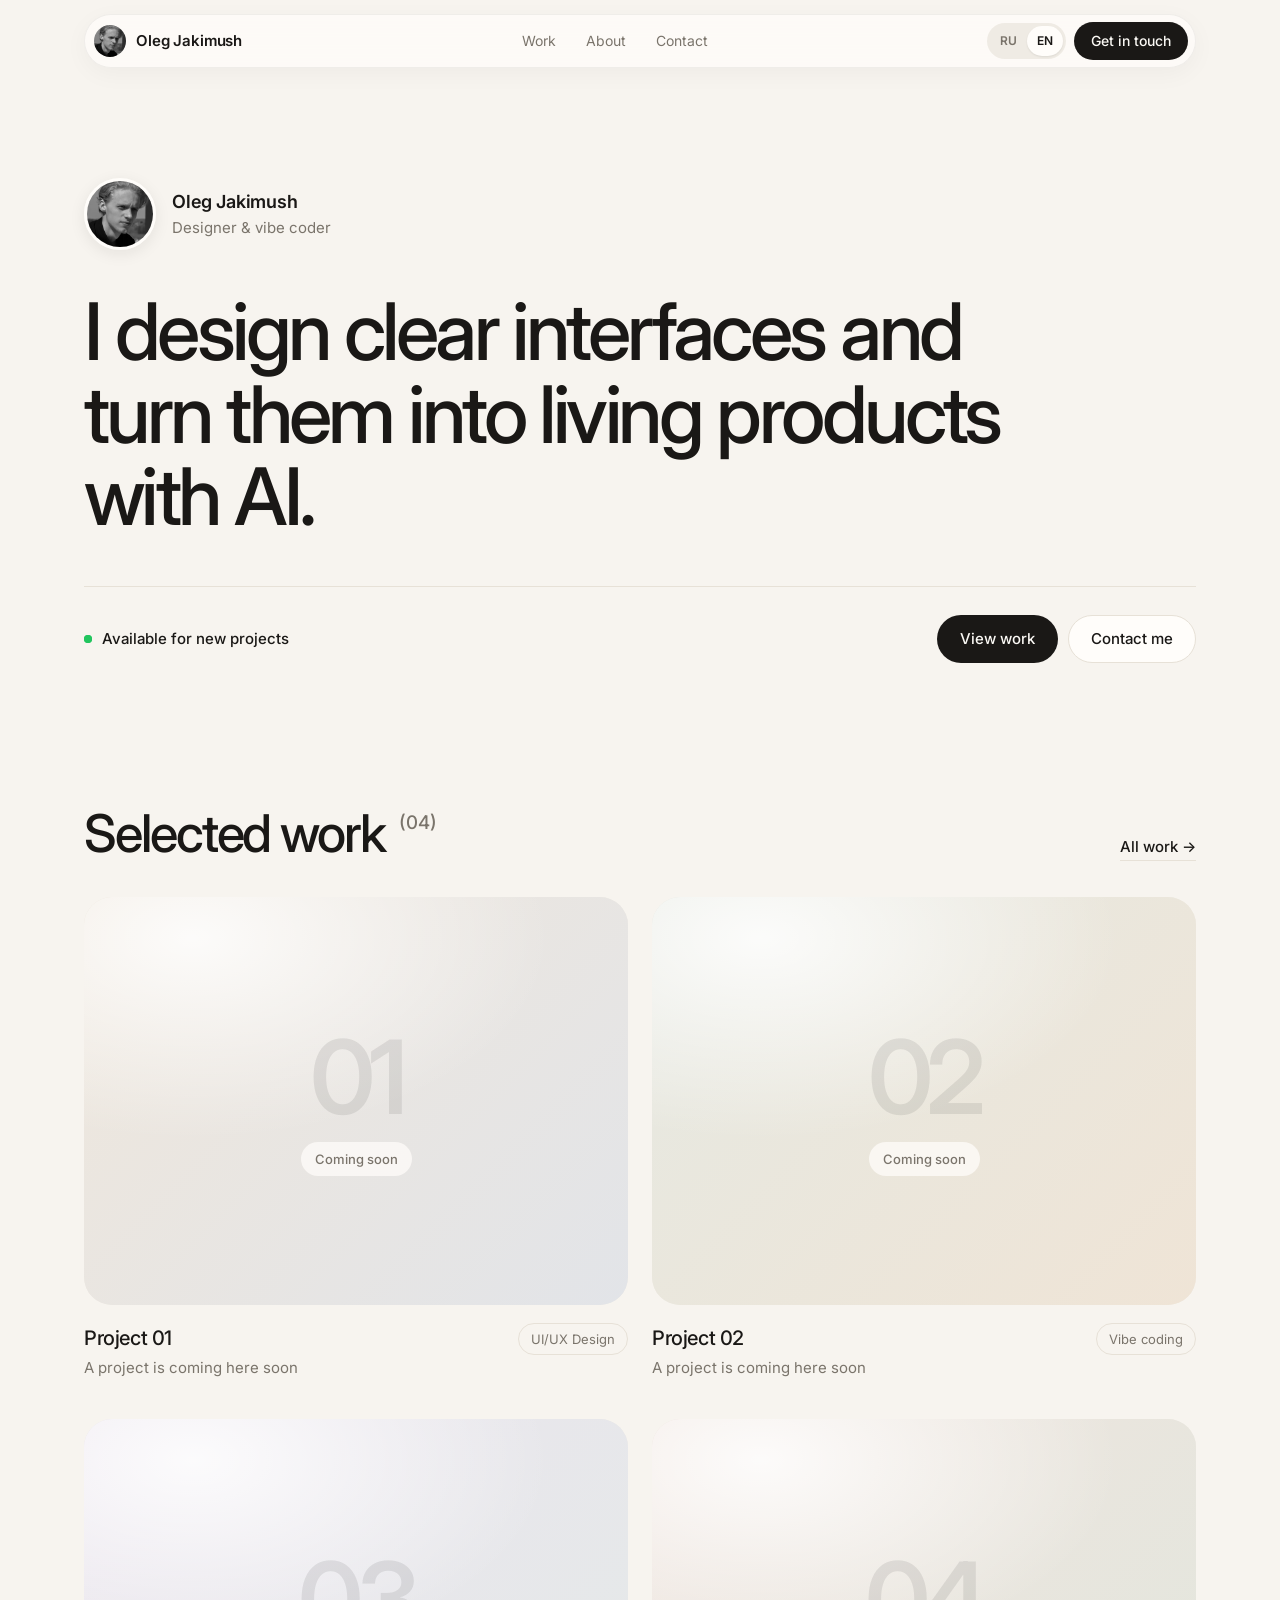
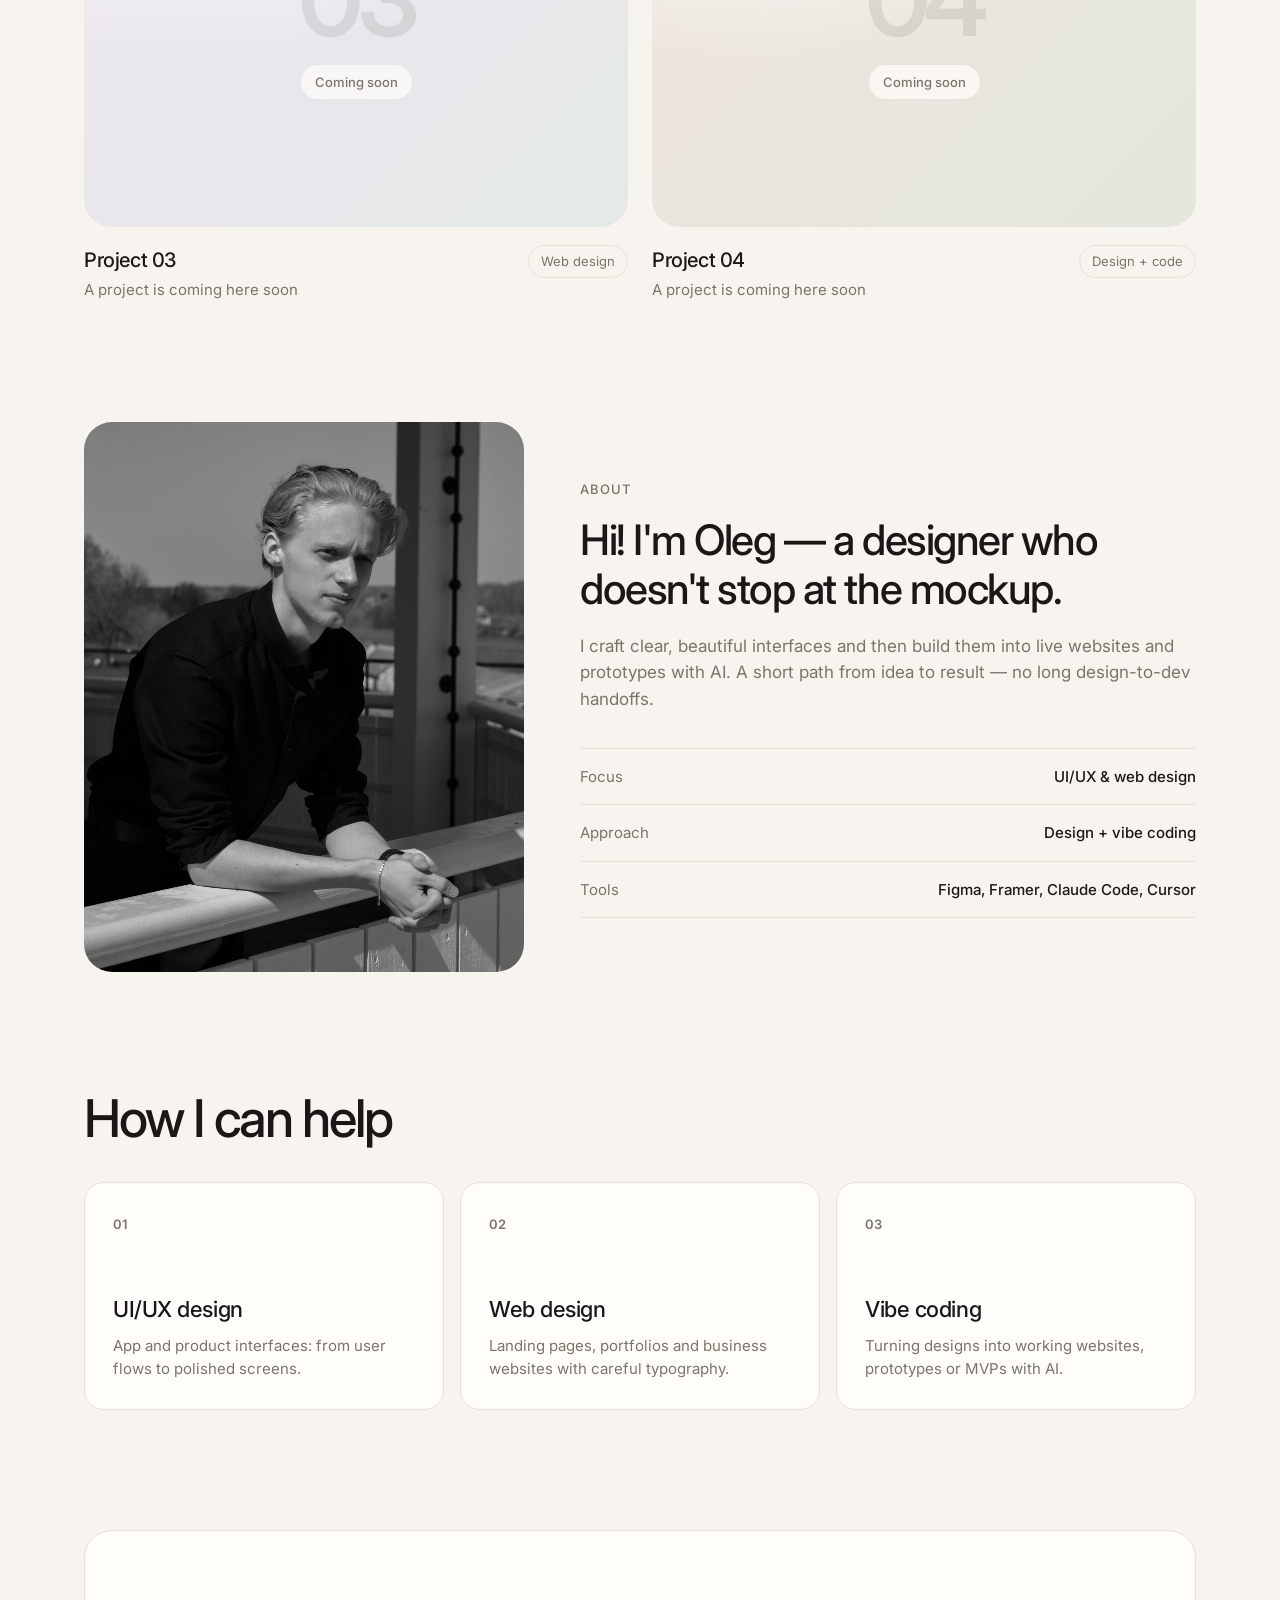
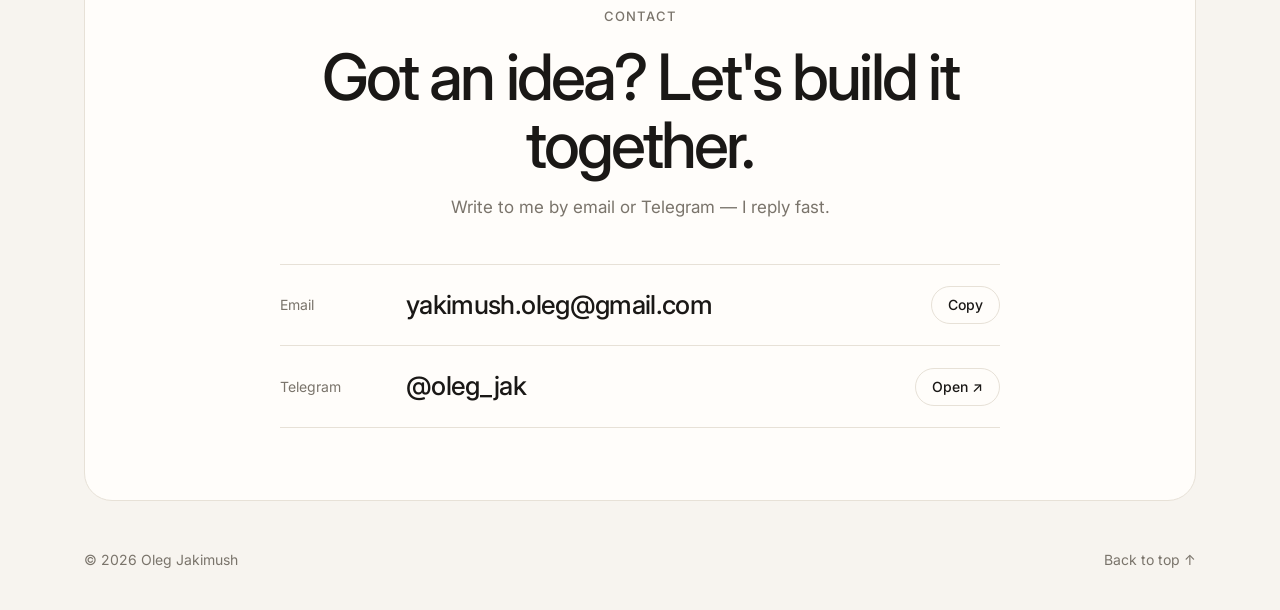
==== commit e45662cb: "Rebuild portfolio as multi-page site in Luzia style Home (intro, selected work, about, services, con" ====
--- a/index.html
+++ b/index.html
@@ -11,133 +11,92 @@
   <link rel="icon" href="assets/img/favicon.svg" type="image/svg+xml">
   <link rel="preconnect" href="https://fonts.googleapis.com">
   <link rel="preconnect" href="https://fonts.gstatic.com" crossorigin>
-  <link href="https://fonts.googleapis.com/css2?family=Inter:wght@400;500;600;700&display=swap" rel="stylesheet">
+  <link href="https://fonts.googleapis.com/css2?family=Inter:wght@400;500;600&display=swap" rel="stylesheet">
   <link rel="stylesheet" href="css/style.css">
 </head>
-<body>
+<body data-page="home">
 
-  <!-- Шапка -->
   <header class="header">
     <div class="header__inner">
-      <a href="#top" class="logo">
+      <a href="index.html" class="logo">
         <img src="assets/img/avatar.jpg" alt="" class="logo__avatar" width="32" height="32">
         <span>Oleg Jakimush</span>
       </a>
-
       <nav class="nav" aria-label="Main">
-        <a href="#work" class="nav__link" data-i18n="nav.work">Работы</a>
-        <a href="#about" class="nav__link" data-i18n="nav.about">Обо мне</a>
-        <a href="#services" class="nav__link" data-i18n="nav.services">Услуги</a>
-        <a href="#contact" class="nav__link" data-i18n="nav.contact">Контакты</a>
+        <a href="works.html" class="nav__link" data-i18n="nav.work">Работы</a>
+        <a href="index.html#about" class="nav__link" data-i18n="nav.about">Обо мне</a>
+        <a href="index.html#contact" class="nav__link" data-i18n="nav.contact">Контакты</a>
       </nav>
-
       <div class="header__actions">
         <div class="lang" role="group" aria-label="Language">
           <button class="lang__btn" data-lang="ru" type="button">RU</button>
           <button class="lang__btn" data-lang="en" type="button">EN</button>
         </div>
-        <a href="#contact" class="btn btn--dark btn--sm header__cta" data-i18n="nav.cta">Связаться</a>
+        <a href="index.html#contact" class="btn btn--dark btn--sm header__cta" data-i18n="nav.cta">Связаться</a>
       </div>
     </div>
   </header>
 
-  <main id="top">
+  <main>
 
     <!-- Hero -->
     <section class="hero container">
-      <div class="hero__text">
-        <div class="status reveal">
+      <div class="hero__intro reveal">
+        <img src="assets/img/avatar.jpg" alt="Oleg Jakimush" class="hero__avatar" width="72" height="72">
+        <div>
+          <p class="hero__name">Oleg Jakimush</p>
+          <p class="hero__role" data-i18n="hero.role">Дизайнер и вайбкодер</p>
+        </div>
+      </div>
+
+      <h1 class="hero__title reveal" data-i18n="hero.title">
+        Создаю понятные интерфейсы и превращаю их в живые продукты с помощью AI.
+      </h1>
+
+      <div class="hero__bottom reveal">
+        <div class="status">
           <span class="status__dot"></span>
           <span data-i18n="hero.status">Открыт к новым проектам</span>
         </div>
-
-        <h1 class="hero__title reveal">
-          Oleg Jakimush
-        </h1>
-
-        <p class="hero__lead reveal" data-i18n="hero.lead">
-          Дизайнер и вайбкодер. Придумываю интерфейсы и сайты — и сам довожу их до работающего продукта с помощью AI.
-        </p>
-
-        <div class="hero__buttons reveal">
+        <div class="hero__buttons">
           <a href="#work" class="btn btn--dark" data-i18n="hero.btnWork">Смотреть работы</a>
           <a href="#contact" class="btn btn--light" data-i18n="hero.btnContact">Написать мне</a>
         </div>
       </div>
-
-      <figure class="hero__photo reveal">
-        <img src="assets/img/oleg.jpg" alt="Oleg Jakimush" width="1000" height="1097">
-        <figcaption class="hero__badge">
-          <span>Design</span>
-          <span class="hero__badge-x">×</span>
-          <span>Vibe coding</span>
-        </figcaption>
-      </figure>
     </section>
 
-    <!-- Бегущая строка -->
-    <div class="marquee" aria-hidden="true">
-      <div class="marquee__track">
-        <span>UI/UX Design</span><i>✦</i>
-        <span>Web Design</span><i>✦</i>
-        <span>Vibe Coding</span><i>✦</i>
-        <span>Prototyping</span><i>✦</i>
-        <span>Landing Pages</span><i>✦</i>
-        <span>AI-powered MVP</span><i>✦</i>
-        <span>UI/UX Design</span><i>✦</i>
-        <span>Web Design</span><i>✦</i>
-        <span>Vibe Coding</span><i>✦</i>
-        <span>Prototyping</span><i>✦</i>
-        <span>Landing Pages</span><i>✦</i>
-        <span>AI-powered MVP</span><i>✦</i>
-      </div>
-    </div>
-
-    <!-- Работы -->
+    <!-- Избранные работы -->
     <section class="section container" id="work">
       <div class="section__head reveal">
         <h2 class="section__title">
           <span data-i18n="work.title">Избранные работы</span>
-          <sup class="section__count" id="work-count"></sup>
+          <sup class="section__count" data-count="featured"></sup>
         </h2>
-        <p class="section__sub" data-i18n="work.sub">Проекты в дизайне и вайбкодинге. Скоро здесь будет больше.</p>
+        <a href="works.html" class="link-arrow" data-i18n="work.all">Все работы →</a>
       </div>
-
-      <!-- Карточки рендерятся из js/data.js -->
-      <div class="works" id="works"></div>
+      <div class="works" data-works="featured"></div>
     </section>
 
     <!-- Обо мне -->
     <section class="section container" id="about">
       <div class="about">
-        <div class="about__label reveal">
-          <span class="eyebrow" data-i18n="about.label">Обо мне</span>
-        </div>
+        <figure class="about__photo reveal">
+          <img src="assets/img/oleg.jpg" alt="Oleg Jakimush" loading="lazy">
+        </figure>
         <div class="about__body">
+          <span class="eyebrow reveal" data-i18n="about.label">Обо мне</span>
           <p class="about__big reveal" data-i18n="about.big">
-            Привет! Я Олег — дизайнер, который не останавливается на макете. Делаю понятные и красивые интерфейсы, а потом превращаю их в живые сайты и прототипы вместе с AI.
+            Привет! Я Олег — дизайнер, который не останавливается на макете.
           </p>
           <p class="about__small reveal" data-i18n="about.small">
-            Мне нравится короткий путь от идеи до результата: вместо долгих передач «дизайн → разработка» я сразу собираю рабочую версию, тестирую её и докручиваю детали.
+            Делаю понятные и красивые интерфейсы, а потом сам собираю из них живые сайты и прототипы вместе с AI. Короткий путь от идеи до результата: без долгих передач «дизайн → разработка».
           </p>
 
-          <div class="steps">
-            <div class="step reveal">
-              <span class="step__num">01</span>
-              <h3 class="step__title" data-i18n="about.s1t">Разбираюсь</h3>
-              <p class="step__text" data-i18n="about.s1">Задача, аудитория, референсы и цель проекта.</p>
-            </div>
-            <div class="step reveal">
-              <span class="step__num">02</span>
-              <h3 class="step__title" data-i18n="about.s2t">Проектирую</h3>
-              <p class="step__text" data-i18n="about.s2">Структура, визуальный стиль и дизайн в Figma.</p>
-            </div>
-            <div class="step reveal">
-              <span class="step__num">03</span>
-              <h3 class="step__title" data-i18n="about.s3t">Собираю</h3>
-              <p class="step__text" data-i18n="about.s3">Вайбкодинг: рабочий сайт или прототип с помощью AI.</p>
-            </div>
-          </div>
+          <ul class="facts reveal">
+            <li><span data-i18n="about.f1k">Фокус</span><b data-i18n="about.f1v">UI/UX и веб-дизайн</b></li>
+            <li><span data-i18n="about.f2k">Подход</span><b data-i18n="about.f2v">Дизайн + вайбкодинг</b></li>
+            <li><span data-i18n="about.f3k">Инструменты</span><b>Figma, Framer, Claude Code, Cursor</b></li>
+          </ul>
         </div>
       </div>
     </section>
@@ -147,61 +106,40 @@
       <div class="section__head reveal">
         <h2 class="section__title" data-i18n="services.title">Чем могу помочь</h2>
       </div>
-
-      <ul class="services">
-        <li class="service reveal">
-          <span class="service__num">01</span>
-          <h3 class="service__title" data-i18n="services.s1t">UI/UX дизайн</h3>
-          <p class="service__text" data-i18n="services.s1">Интерфейсы приложений и сервисов: от user flow до готовых экранов.</p>
-        </li>
-        <li class="service reveal">
-          <span class="service__num">02</span>
-          <h3 class="service__title" data-i18n="services.s2t">Веб-дизайн</h3>
-          <p class="service__text" data-i18n="services.s2">Лендинги, портфолио и сайты для бизнеса с аккуратной типографикой.</p>
-        </li>
-        <li class="service reveal">
-          <span class="service__num">03</span>
-          <h3 class="service__title" data-i18n="services.s3t">Вайбкодинг</h3>
-          <p class="service__text" data-i18n="services.s3">Превращаю дизайн в работающий сайт или MVP с помощью AI-инструментов.</p>
-        </li>
-        <li class="service reveal">
-          <span class="service__num">04</span>
-          <h3 class="service__title" data-i18n="services.s4t">Прототипы</h3>
-          <p class="service__text" data-i18n="services.s4">Быстрые кликабельные и живые прототипы, чтобы проверить идею.</p>
-        </li>
-      </ul>
-
-      <div class="tools reveal">
-        <span class="eyebrow" data-i18n="services.tools">Инструменты</span>
-        <ul class="tools__list">
-          <li>Figma</li>
-          <li>Framer</li>
-          <li>Photoshop</li>
-          <li>Illustrator</li>
-          <li>Claude Code</li>
-          <li>Cursor</li>
-          <li>HTML / CSS / JS</li>
-        </ul>
+      <div class="cards">
+        <article class="card reveal">
+          <span class="card__num">01</span>
+          <h3 class="card__title" data-i18n="services.s1t">UI/UX дизайн</h3>
+          <p class="card__text" data-i18n="services.s1">Интерфейсы приложений и сервисов: от user flow до готовых экранов.</p>
+        </article>
+        <article class="card reveal">
+          <span class="card__num">02</span>
+          <h3 class="card__title" data-i18n="services.s2t">Веб-дизайн</h3>
+          <p class="card__text" data-i18n="services.s2">Лендинги, портфолио и сайты для бизнеса с аккуратной типографикой.</p>
+        </article>
+        <article class="card reveal">
+          <span class="card__num">03</span>
+          <h3 class="card__title" data-i18n="services.s3t">Вайбкодинг</h3>
+          <p class="card__text" data-i18n="services.s3">Превращаю дизайн в работающий сайт, прототип или MVP с помощью AI.</p>
+        </article>
       </div>
     </section>
 
     <!-- Контакты -->
     <section class="section container" id="contact">
       <div class="contact reveal">
-        <span class="eyebrow eyebrow--light" data-i18n="contact.label">Контакты</span>
+        <span class="eyebrow" data-i18n="contact.label">Контакты</span>
         <h2 class="contact__title" data-i18n="contact.title">Есть идея? Давайте сделаем её вместе.</h2>
         <p class="contact__sub" data-i18n="contact.sub">Пишите в почту или телеграм — отвечаю быстро.</p>
-
-        <!-- Список рендерится из js/data.js -->
-        <ul class="contact__list" id="contacts"></ul>
+        <ul class="contact__list" data-contacts></ul>
       </div>
     </section>
 
   </main>
 
   <footer class="footer container">
-    <span>© <span id="year">2026</span> Oleg Jakimush</span>
-    <a href="#top" class="footer__top" data-i18n="footer.top">Наверх ↑</a>
+    <span>© <span data-year>2026</span> Oleg Jakimush</span>
+    <a href="#" class="footer__top" data-i18n="footer.top">Наверх ↑</a>
   </footer>
 
   <div class="toast" id="toast" role="status" aria-live="polite"></div>
--- a/css/style.css
+++ b/css/style.css
@@ -1,21 +1,19 @@
 /* ===== Tokens ===== */
 :root {
-  --bg: #f4f4f1;
-  --surface: #ffffff;
-  --surface-2: #ebebe7;
-  --text: #121212;
-  --muted: #6f6f6b;
-  --line: #e2e2dd;
-  --dark: #121212;
-  --on-dark: #f4f4f1;
-  --on-dark-muted: #9a9a95;
+  --bg: #f7f4ef;
+  --surface: #fffdfa;
+  --surface-2: #efebe4;
+  --text: #1a1816;
+  --muted: #7a746b;
+  --line: #e7e1d7;
+  --dark: #1a1816;
+  --on-dark: #fbf9f5;
   --green: #22c55e;
 
   --radius-lg: 28px;
   --radius-md: 20px;
-  --radius-sm: 12px;
-
-  --container: 1200px;
+
+  --container: 1160px;
   --gutter: 24px;
   --ease: cubic-bezier(.22, .61, .36, 1);
 }
@@ -23,7 +21,7 @@
 /* ===== Base ===== */
 *, *::before, *::after { box-sizing: border-box; }
 
-html { scroll-behavior: smooth; scroll-padding-top: 88px; }
+html { scroll-behavior: smooth; scroll-padding-top: 96px; }
 
 body {
   margin: 0;
@@ -31,16 +29,17 @@
   color: var(--text);
   font-family: "Inter", system-ui, -apple-system, "Segoe UI", Roboto, sans-serif;
   font-size: 16px;
-  line-height: 1.5;
+  line-height: 1.55;
   -webkit-font-smoothing: antialiased;
   overflow-x: hidden;
 }
 
 img { display: block; max-width: 100%; height: auto; }
 a { color: inherit; text-decoration: none; }
-h1, h2, h3, p, ul, figure { margin: 0; padding: 0; }
+h1, h2, h3, p, ul, dl, dd, figure { margin: 0; padding: 0; }
 ul { list-style: none; }
 button { font: inherit; color: inherit; cursor: pointer; }
+[hidden] { display: none !important; }
 
 .container {
   width: 100%;
@@ -57,7 +56,16 @@
   text-transform: uppercase;
   letter-spacing: .08em;
 }
-.eyebrow--light { color: var(--on-dark-muted); }
+
+.link-arrow {
+  font-size: 15px;
+  font-weight: 500;
+  border-bottom: 1px solid var(--line);
+  padding-bottom: 2px;
+  white-space: nowrap;
+  transition: border-color .2s;
+}
+.link-arrow:hover { border-color: var(--text); }
 
 /* ===== Buttons ===== */
 .btn {
@@ -72,12 +80,12 @@
   font-size: 15px;
   font-weight: 500;
   white-space: nowrap;
-  transition: transform .25s var(--ease), background .25s, color .25s, border-color .25s;
+  transition: transform .25s var(--ease), background .25s, border-color .25s;
 }
 .btn:hover { transform: translateY(-2px); }
 .btn--sm { height: 38px; padding: 0 16px; font-size: 14px; }
 .btn--dark { background: var(--dark); color: var(--on-dark); }
-.btn--dark:hover { background: #2a2a2a; }
+.btn--dark:hover { background: #33302c; }
 .btn--light { background: var(--surface); border-color: var(--line); }
 .btn--light:hover { border-color: var(--text); }
 
@@ -86,7 +94,7 @@
   position: sticky;
   top: 0;
   z-index: 50;
-  padding: 12px var(--gutter);
+  padding: 14px var(--gutter);
 }
 .header__inner {
   max-width: calc(var(--container) - 2 * var(--gutter));
@@ -95,12 +103,13 @@
   align-items: center;
   justify-content: space-between;
   gap: 16px;
-  padding: 8px 8px 8px 10px;
-  background: rgba(255, 255, 255, .72);
+  padding: 7px 7px 7px 9px;
+  background: rgba(255, 253, 250, .75);
   backdrop-filter: blur(14px);
   -webkit-backdrop-filter: blur(14px);
-  border: 1px solid rgba(0, 0, 0, .06);
-  border-radius: 999px;
+  border: 1px solid rgba(26, 24, 22, .06);
+  border-radius: 999px;
+  box-shadow: 0 6px 24px rgba(26, 24, 22, .04);
 }
 
 .logo {
@@ -112,21 +121,23 @@
   letter-spacing: -.01em;
 }
 .logo__avatar {
+  flex-shrink: 0;
   width: 32px;
   height: 32px;
   border-radius: 50%;
   object-fit: cover;
 }
 
-.nav { display: flex; gap: 4px; }
+.nav { display: flex; gap: 2px; }
 .nav__link {
   padding: 8px 14px;
   border-radius: 999px;
   font-size: 14px;
   color: var(--muted);
+  white-space: nowrap;
   transition: color .2s, background .2s;
 }
-.nav__link:hover { color: var(--text); background: var(--surface-2); }
+.nav__link:hover, .nav__link.is-active { color: var(--text); background: var(--surface-2); }
 
 .header__actions { display: flex; align-items: center; gap: 8px; }
 
@@ -149,24 +160,46 @@
 .lang__btn.is-active { background: var(--surface); color: var(--text); box-shadow: 0 1px 2px rgba(0,0,0,.08); }
 
 /* ===== Hero ===== */
-.hero {
-  display: grid;
-  grid-template-columns: 1.15fr .85fr;
-  align-items: end;
-  gap: 48px;
-  padding-top: 72px;
-  padding-bottom: 72px;
-}
+.hero { padding-top: 96px; padding-bottom: 24px; }
+
+.hero__intro { display: flex; align-items: center; gap: 16px; }
+.hero__avatar {
+  width: 72px;
+  height: 72px;
+  border-radius: 50%;
+  object-fit: cover;
+  border: 3px solid var(--surface);
+  box-shadow: 0 4px 16px rgba(26, 24, 22, .08);
+}
+.hero__name { font-size: 18px; font-weight: 600; letter-spacing: -.01em; }
+.hero__role { color: var(--muted); font-size: 15px; }
+
+.hero__title {
+  margin-top: 40px;
+  max-width: 980px;
+  font-size: clamp(38px, 6.2vw, 80px);
+  font-weight: 500;
+  line-height: 1.04;
+  letter-spacing: -.045em;
+}
+
+.hero__bottom {
+  display: flex;
+  flex-wrap: wrap;
+  align-items: center;
+  justify-content: space-between;
+  gap: 20px;
+  margin-top: 48px;
+  padding-top: 28px;
+  border-top: 1px solid var(--line);
+}
+.hero__buttons { display: flex; flex-wrap: wrap; gap: 10px; }
 
 .status {
   display: inline-flex;
   align-items: center;
   gap: 10px;
-  padding: 8px 14px;
-  background: var(--surface);
-  border: 1px solid var(--line);
-  border-radius: 999px;
-  font-size: 14px;
+  font-size: 15px;
   font-weight: 500;
 }
 .status__dot {
@@ -189,85 +222,6 @@
   100% { transform: scale(3); opacity: 0; }
 }
 
-.hero__title {
-  margin-top: 28px;
-  font-size: clamp(56px, 9vw, 120px);
-  font-weight: 600;
-  line-height: .95;
-  letter-spacing: -.055em;
-}
-
-.hero__lead {
-  margin-top: 28px;
-  max-width: 520px;
-  font-size: clamp(18px, 1.6vw, 21px);
-  line-height: 1.45;
-  color: var(--muted);
-  letter-spacing: -.01em;
-}
-
-.hero__buttons { display: flex; flex-wrap: wrap; gap: 10px; margin-top: 36px; }
-
-.hero__photo {
-  position: relative;
-  border-radius: var(--radius-lg);
-  overflow: hidden;
-  background: var(--surface-2);
-  aspect-ratio: 4 / 5;
-}
-.hero__photo img {
-  width: 100%;
-  height: 100%;
-  object-fit: cover;
-  object-position: center 30%;
-  transition: transform 1.2s var(--ease);
-}
-.hero__photo:hover img { transform: scale(1.03); }
-
-.hero__badge {
-  position: absolute;
-  left: 16px;
-  bottom: 16px;
-  display: flex;
-  align-items: center;
-  gap: 8px;
-  padding: 10px 16px;
-  background: rgba(255, 255, 255, .82);
-  backdrop-filter: blur(10px);
-  -webkit-backdrop-filter: blur(10px);
-  border-radius: 999px;
-  font-size: 14px;
-  font-weight: 500;
-}
-.hero__badge-x { color: var(--muted); }
-
-/* ===== Marquee ===== */
-.marquee {
-  overflow: hidden;
-  border-top: 1px solid var(--line);
-  border-bottom: 1px solid var(--line);
-  padding: 22px 0;
-  -webkit-mask-image: linear-gradient(90deg, transparent, #000 10%, #000 90%, transparent);
-          mask-image: linear-gradient(90deg, transparent, #000 10%, #000 90%, transparent);
-}
-.marquee__track {
-  display: flex;
-  align-items: center;
-  gap: 28px;
-  width: max-content;
-  animation: marquee 32s linear infinite;
-}
-.marquee__track span {
-  font-size: clamp(22px, 2.6vw, 32px);
-  font-weight: 500;
-  letter-spacing: -.03em;
-  white-space: nowrap;
-}
-.marquee__track i { font-style: normal; color: var(--muted); font-size: 18px; }
-@keyframes marquee {
-  to { transform: translateX(calc(-50% - 14px)); }
-}
-
 /* ===== Sections ===== */
 .section { padding-top: 120px; }
 
@@ -276,31 +230,71 @@
   align-items: flex-end;
   justify-content: space-between;
   gap: 24px;
-  margin-bottom: 40px;
+  margin-bottom: 36px;
 }
 .section__title {
-  font-size: clamp(36px, 5vw, 64px);
-  font-weight: 600;
-  line-height: 1;
-  letter-spacing: -.045em;
+  font-size: clamp(32px, 4.4vw, 52px);
+  font-weight: 500;
+  line-height: 1.05;
+  letter-spacing: -.04em;
 }
 .section__count {
-  margin-left: 6px;
-  font-size: .35em;
+  margin-left: 4px;
+  font-size: .36em;
   font-weight: 500;
   color: var(--muted);
   letter-spacing: 0;
   vertical-align: top;
   position: relative;
-  top: .4em;
-}
-.section__sub { max-width: 340px; color: var(--muted); font-size: 15px; }
+  top: .35em;
+}
+
+/* ===== Page hero (works) ===== */
+.page-hero { padding-top: 96px; padding-bottom: 48px; }
+.page-hero__title {
+  margin-top: 16px;
+  font-size: clamp(44px, 7vw, 88px);
+  font-weight: 500;
+  line-height: 1;
+  letter-spacing: -.05em;
+}
+.page-hero__sub { margin-top: 20px; max-width: 520px; color: var(--muted); font-size: 18px; }
+
+/* ===== Placeholder ===== */
+.placeholder {
+  position: absolute;
+  inset: 0;
+  display: flex;
+  flex-direction: column;
+  align-items: center;
+  justify-content: center;
+  gap: 14px;
+  background:
+    radial-gradient(120% 90% at 20% 10%, rgba(255,255,255,.85), transparent 55%),
+    linear-gradient(135deg, var(--ph-a, #efe7dc), var(--ph-b, #e2e4e8));
+}
+.placeholder__num {
+  font-size: clamp(56px, 8vw, 112px);
+  font-weight: 600;
+  letter-spacing: -.06em;
+  line-height: 1;
+  color: rgba(26, 24, 22, .09);
+}
+.placeholder--big .placeholder__num { font-size: clamp(80px, 14vw, 180px); }
+.placeholder__tag {
+  padding: 7px 14px;
+  background: rgba(255, 253, 250, .75);
+  border-radius: 999px;
+  font-size: 13px;
+  font-weight: 500;
+  color: var(--muted);
+}
 
 /* ===== Works ===== */
 .works {
   display: grid;
   grid-template-columns: repeat(2, 1fr);
-  gap: 32px 24px;
+  gap: 40px 24px;
 }
 
 .work { display: block; }
@@ -310,44 +304,17 @@
   border-radius: var(--radius-lg);
   overflow: hidden;
   background: var(--surface-2);
-}
-.work__media img {
+  isolation: isolate;
+}
+.work__media img,
+.work__media .placeholder {
   width: 100%;
   height: 100%;
   object-fit: cover;
   transition: transform .9s var(--ease);
 }
-.work:hover .work__media img { transform: scale(1.04); }
-
-.work__placeholder {
-  position: absolute;
-  inset: 0;
-  display: flex;
-  flex-direction: column;
-  align-items: center;
-  justify-content: center;
-  gap: 14px;
-  background:
-    radial-gradient(120% 90% at 20% 10%, rgba(255,255,255,.9), transparent 55%),
-    linear-gradient(135deg, var(--ph-a, #e9e7e1), var(--ph-b, #d9dbe3));
-  transition: transform .9s var(--ease);
-}
-.work:hover .work__placeholder { transform: scale(1.04); }
-.work__placeholder-num {
-  font-size: clamp(64px, 9vw, 120px);
-  font-weight: 600;
-  letter-spacing: -.06em;
-  line-height: 1;
-  color: rgba(18, 18, 18, .1);
-}
-.work__placeholder-tag {
-  padding: 8px 14px;
-  background: rgba(255, 255, 255, .7);
-  border-radius: 999px;
-  font-size: 13px;
-  font-weight: 500;
-  color: var(--muted);
-}
+.work:hover .work__media img,
+.work:hover .work__media .placeholder { transform: scale(1.04); }
 
 .work__arrow {
   position: absolute;
@@ -369,158 +336,216 @@
 .work__info {
   display: flex;
   justify-content: space-between;
-  align-items: baseline;
+  align-items: flex-start;
   gap: 16px;
   margin-top: 18px;
 }
-.work__title { font-size: 20px; font-weight: 600; letter-spacing: -.02em; }
-.work__year { color: var(--muted); font-size: 14px; }
-.work__meta { margin-top: 4px; color: var(--muted); font-size: 15px; }
-.work__tags { display: flex; flex-wrap: wrap; gap: 6px; margin-top: 12px; }
-.work__tags li {
-  padding: 4px 10px;
+.work__title { font-size: 20px; font-weight: 500; letter-spacing: -.02em; }
+.work__meta { margin-top: 2px; color: var(--muted); font-size: 15px; }
+.work__pill {
+  flex-shrink: 0;
+  padding: 5px 12px;
   border: 1px solid var(--line);
   border-radius: 999px;
-  font-size: 12px;
+  font-size: 13px;
   color: var(--muted);
+  white-space: nowrap;
 }
 
 /* ===== About ===== */
 .about {
   display: grid;
-  grid-template-columns: 1fr 3fr;
-  gap: 48px;
-  padding-top: 40px;
-  border-top: 1px solid var(--line);
+  grid-template-columns: 5fr 7fr;
+  gap: 56px;
+  align-items: center;
+}
+.about__photo {
+  aspect-ratio: 4 / 5;
+  border-radius: var(--radius-lg);
+  overflow: hidden;
+  background: var(--surface-2);
+}
+.about__photo img {
+  width: 100%;
+  height: 100%;
+  object-fit: cover;
+  object-position: center 25%;
 }
 .about__big {
-  font-size: clamp(24px, 3vw, 38px);
-  font-weight: 500;
-  line-height: 1.25;
-  letter-spacing: -.03em;
-}
-.about__small {
-  margin-top: 28px;
-  max-width: 620px;
-  font-size: 17px;
-  color: var(--muted);
-}
-
-.steps {
+  margin-top: 16px;
+  font-size: clamp(28px, 3.4vw, 42px);
+  font-weight: 500;
+  line-height: 1.15;
+  letter-spacing: -.035em;
+}
+.about__small { margin-top: 20px; font-size: 17px; color: var(--muted); }
+
+.facts { margin-top: 36px; border-top: 1px solid var(--line); }
+.facts li {
+  display: flex;
+  justify-content: space-between;
+  gap: 16px;
+  padding: 16px 0;
+  border-bottom: 1px solid var(--line);
+  font-size: 15px;
+}
+.facts span { color: var(--muted); }
+.facts b { font-weight: 500; text-align: right; }
+
+/* ===== Service cards ===== */
+.cards {
   display: grid;
   grid-template-columns: repeat(3, 1fr);
   gap: 16px;
-  margin-top: 56px;
-}
-.step {
-  padding: 24px;
-  background: var(--surface);
-  border-radius: var(--radius-md);
-}
-.step__num { font-size: 13px; font-weight: 600; color: var(--muted); }
-.step__title { margin-top: 36px; font-size: 20px; font-weight: 600; letter-spacing: -.02em; }
-.step__text { margin-top: 8px; font-size: 15px; color: var(--muted); }
-
-/* ===== Services ===== */
-.services { border-top: 1px solid var(--line); }
-.service {
-  display: grid;
-  grid-template-columns: 80px 1fr 1fr;
-  align-items: baseline;
-  gap: 24px;
-  padding: 32px 0;
-  border-bottom: 1px solid var(--line);
-  transition: padding .35s var(--ease);
-}
-.service:hover { padding-left: 12px; }
-.service__num { font-size: 14px; font-weight: 600; color: var(--muted); }
-.service__title {
-  font-size: clamp(24px, 3vw, 36px);
-  font-weight: 500;
-  letter-spacing: -.035em;
-}
-.service__text { color: var(--muted); font-size: 16px; }
-
-.tools {
-  display: flex;
-  flex-wrap: wrap;
-  align-items: center;
-  gap: 16px 24px;
-  margin-top: 40px;
-}
-.tools__list { display: flex; flex-wrap: wrap; gap: 8px; }
-.tools__list li {
-  padding: 8px 16px;
+}
+.card {
+  padding: 28px;
   background: var(--surface);
   border: 1px solid var(--line);
-  border-radius: 999px;
-  font-size: 14px;
-  font-weight: 500;
-}
+  border-radius: var(--radius-md);
+  transition: transform .35s var(--ease), box-shadow .35s;
+}
+.card:hover { transform: translateY(-4px); box-shadow: 0 12px 32px rgba(26, 24, 22, .06); }
+.card__num { font-size: 13px; font-weight: 600; color: var(--muted); }
+.card__title { margin-top: 56px; font-size: 22px; font-weight: 500; letter-spacing: -.02em; }
+.card__text { margin-top: 8px; color: var(--muted); font-size: 15px; }
 
 /* ===== Contact ===== */
 .contact {
-  padding: clamp(32px, 6vw, 72px);
-  background: var(--dark);
-  color: var(--on-dark);
+  padding: clamp(28px, 6vw, 72px);
+  background: var(--surface);
+  border: 1px solid var(--line);
   border-radius: var(--radius-lg);
+  text-align: center;
 }
 .contact__title {
-  margin-top: 20px;
-  max-width: 820px;
-  font-size: clamp(36px, 5.6vw, 72px);
-  font-weight: 600;
-  line-height: 1;
+  margin: 16px auto 0;
+  max-width: 760px;
+  font-size: clamp(34px, 5vw, 64px);
+  font-weight: 500;
+  line-height: 1.05;
   letter-spacing: -.045em;
 }
-.contact__sub { margin-top: 20px; color: var(--on-dark-muted); font-size: 17px; }
-
-.contact__list { margin-top: 48px; border-top: 1px solid rgba(255, 255, 255, .12); }
+.contact__sub { margin-top: 16px; color: var(--muted); font-size: 17px; }
+
+.contact__list {
+  max-width: 720px;
+  margin: 44px auto 0;
+  border-top: 1px solid var(--line);
+  text-align: left;
+}
 .contact__item {
   display: flex;
   align-items: center;
   gap: 16px;
-  padding: 22px 0;
-  border-bottom: 1px solid rgba(255, 255, 255, .12);
-}
-.contact__label {
-  width: 120px;
-  flex-shrink: 0;
-  font-size: 14px;
-  color: var(--on-dark-muted);
-}
+  padding: 20px 0;
+  border-bottom: 1px solid var(--line);
+}
+.contact__label { width: 110px; flex-shrink: 0; font-size: 14px; color: var(--muted); }
 .contact__link {
   flex: 1;
   min-width: 0;
-  font-size: clamp(20px, 2.6vw, 32px);
-  font-weight: 500;
-  letter-spacing: -.03em;
+  font-size: clamp(18px, 2.2vw, 26px);
+  font-weight: 500;
+  letter-spacing: -.025em;
   overflow-wrap: anywhere;
   transition: opacity .2s;
 }
-.contact__link:hover { opacity: .7; }
-.contact__actions { display: flex; gap: 8px; flex-shrink: 0; }
+.contact__link:hover { opacity: .6; }
 .contact__btn {
-  height: 40px;
+  flex-shrink: 0;
+  height: 38px;
   padding: 0 16px;
   display: inline-flex;
   align-items: center;
   border-radius: 999px;
-  border: 1px solid rgba(255, 255, 255, .18);
+  border: 1px solid var(--line);
   background: transparent;
-  color: var(--on-dark);
   font-size: 14px;
   font-weight: 500;
-  transition: background .2s, color .2s;
-}
-.contact__btn:hover { background: var(--on-dark); color: var(--dark); }
+  transition: background .2s, color .2s, border-color .2s;
+}
+.contact__btn:hover { background: var(--dark); border-color: var(--dark); color: var(--on-dark); }
+
+/* ===== Case study ===== */
+.case { padding-top: 64px; }
+.link-arrow--back { display: inline-block; color: var(--muted); }
+.case__head { margin-top: 40px; }
+.case__title {
+  margin-top: 12px;
+  font-size: clamp(44px, 7vw, 88px);
+  font-weight: 500;
+  line-height: 1;
+  letter-spacing: -.05em;
+}
+.case__short { margin-top: 16px; max-width: 620px; color: var(--muted); font-size: 19px; }
+
+.case__meta {
+  display: grid;
+  grid-template-columns: repeat(4, 1fr);
+  gap: 16px;
+  margin-top: 48px;
+  padding: 24px 0;
+  border-top: 1px solid var(--line);
+  border-bottom: 1px solid var(--line);
+}
+.case__meta dt { font-size: 13px; color: var(--muted); }
+.case__meta dd { margin-top: 4px; font-weight: 500; }
+
+.case__cover {
+  position: relative;
+  margin-top: 40px;
+  aspect-ratio: 16 / 9;
+  border-radius: var(--radius-lg);
+  overflow: hidden;
+  background: var(--surface-2);
+}
+.case__cover img { width: 100%; height: 100%; object-fit: cover; }
+
+.case__text {
+  max-width: 720px;
+  margin: 72px auto 0;
+  display: grid;
+  gap: 40px;
+}
+.case__block h2 { font-size: 24px; font-weight: 500; letter-spacing: -.02em; }
+.case__block p { margin-top: 10px; font-size: 17px; color: var(--muted); }
+.case__live { justify-self: start; }
+
+.case__gallery { display: grid; gap: 24px; margin-top: 72px; }
+.case__shot {
+  position: relative;
+  aspect-ratio: 16 / 10;
+  border-radius: var(--radius-lg);
+  overflow: hidden;
+  background: var(--surface-2);
+}
+.case__shot img { width: 100%; height: 100%; object-fit: cover; }
+
+.case__next {
+  display: block;
+  margin-top: 96px;
+  padding: 40px 0;
+  border-top: 1px solid var(--line);
+  border-bottom: 1px solid var(--line);
+  text-align: center;
+}
+.case__next-title {
+  display: block;
+  margin-top: 10px;
+  font-size: clamp(32px, 5vw, 60px);
+  font-weight: 500;
+  letter-spacing: -.045em;
+  transition: opacity .2s;
+}
+.case__next:hover .case__next-title { opacity: .6; }
 
 /* ===== Footer ===== */
 .footer {
   display: flex;
   justify-content: space-between;
   gap: 16px;
-  padding-top: 40px;
+  padding-top: 48px;
   padding-bottom: 40px;
   font-size: 14px;
   color: var(--muted);
@@ -557,31 +582,32 @@
 @media (prefers-reduced-motion: reduce) {
   html { scroll-behavior: auto; }
   .js .reveal { opacity: 1; transform: none; transition: none; }
-  .marquee__track, .status__dot::after { animation: none; }
+  .status__dot::after { animation: none; }
 }
 
 /* ===== Responsive ===== */
 @media (max-width: 960px) {
-  .nav { display: none; }
-  .hero { grid-template-columns: 1fr; padding-top: 48px; gap: 40px; }
-  .hero__photo { max-width: 520px; }
-  .about { grid-template-columns: 1fr; gap: 24px; }
-  .service { grid-template-columns: 48px 1fr; }
-  .service__text { grid-column: 2; }
+  .about { grid-template-columns: 1fr; gap: 32px; }
+  .about__photo { max-width: 480px; }
+  .cards { grid-template-columns: 1fr; }
+  .card__title { margin-top: 28px; }
+  .case__meta { grid-template-columns: repeat(2, 1fr); }
 }
 
 @media (max-width: 720px) {
   :root { --gutter: 16px; }
+  .header__cta, .logo span { display: none; }
+  .nav__link { padding: 7px 10px; font-size: 13px; }
+  .hero, .page-hero { padding-top: 56px; }
+  .hero__title { margin-top: 28px; }
+  .hero__bottom { flex-direction: column; align-items: flex-start; }
   .section { padding-top: 88px; }
-  .section__head { flex-direction: column; align-items: flex-start; }
   .works { grid-template-columns: 1fr; }
-  .steps { grid-template-columns: 1fr; }
-  .step__title { margin-top: 20px; }
+  .section__head { flex-direction: column; align-items: flex-start; gap: 12px; }
   .contact__item { flex-wrap: wrap; gap: 8px 16px; }
   .contact__label { width: 100%; }
-  .header__cta { display: none; }
-}
-
-@media (max-width: 380px) {
-  .logo span { display: none; }
-}
+}
+
+@media (max-width: 480px) {
+  .nav__link[href$="#contact"] { display: none; }
+}
